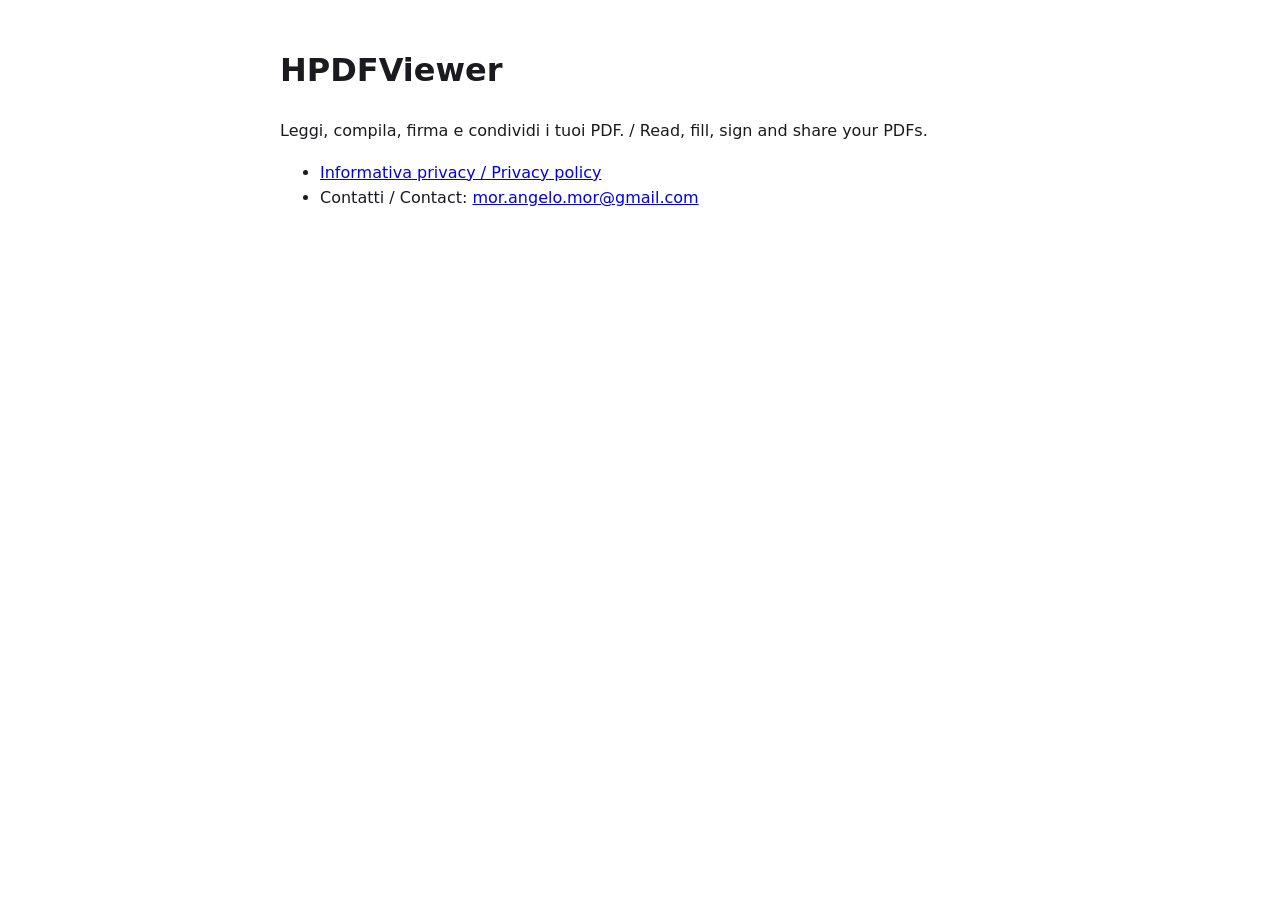
==== index.html @ 76ed1330 "chore: informativa privacy e app-ads.txt di HPDFViewer Co-Authored-By: Claude Opus 5.5 <noreply@anth" ====
<!doctype html>
<html lang="it">
<head>
<meta charset="utf-8">
<meta name="viewport" content="width=device-width, initial-scale=1">
<title>HPDFViewer</title>
<style>
  body { font: 16px/1.6 system-ui, sans-serif; max-width: 720px; margin: 0 auto; padding: 24px 16px; color: #1b1b1f; background: #fff; }
  @media (prefers-color-scheme: dark) { body { color: #e4e1e6; background: #131316; } a { color: #a8c7fa; } }
</style>
</head>
<body>
<h1>HPDFViewer</h1>
<p>Leggi, compila, firma e condividi i tuoi PDF. / Read, fill, sign and share your PDFs.</p>
<ul>
  <li><a href="privacy.html">Informativa privacy / Privacy policy</a></li>
  <li>Contatti / Contact: <a href="mailto:mor.angelo.mor@gmail.com">mor.angelo.mor@gmail.com</a></li>
</ul>
</body>
</html>
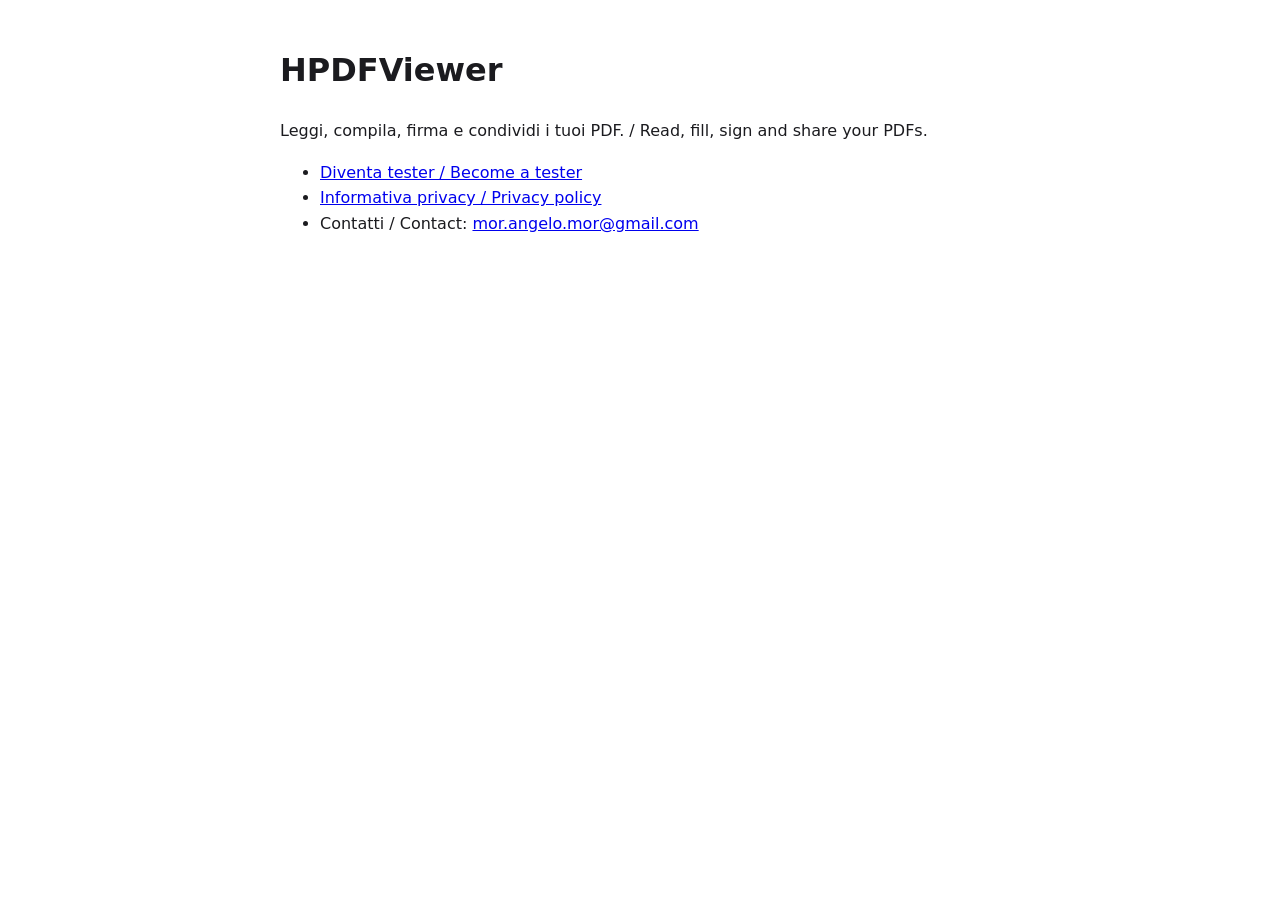
==== commit c35c3888: "feat: pagina Diventa tester Co-Authored-By: Claude Opus 5.5 <noreply@anthropic.com>" ====
--- a/index.html
+++ b/index.html
@@ -13,6 +13,7 @@
 <h1>HPDFViewer</h1>
 <p>Leggi, compila, firma e condividi i tuoi PDF. / Read, fill, sign and share your PDFs.</p>
 <ul>
+  <li><a href="tester.html">Diventa tester / Become a tester</a></li>
   <li><a href="privacy.html">Informativa privacy / Privacy policy</a></li>
   <li>Contatti / Contact: <a href="mailto:mor.angelo.mor@gmail.com">mor.angelo.mor@gmail.com</a></li>
 </ul>
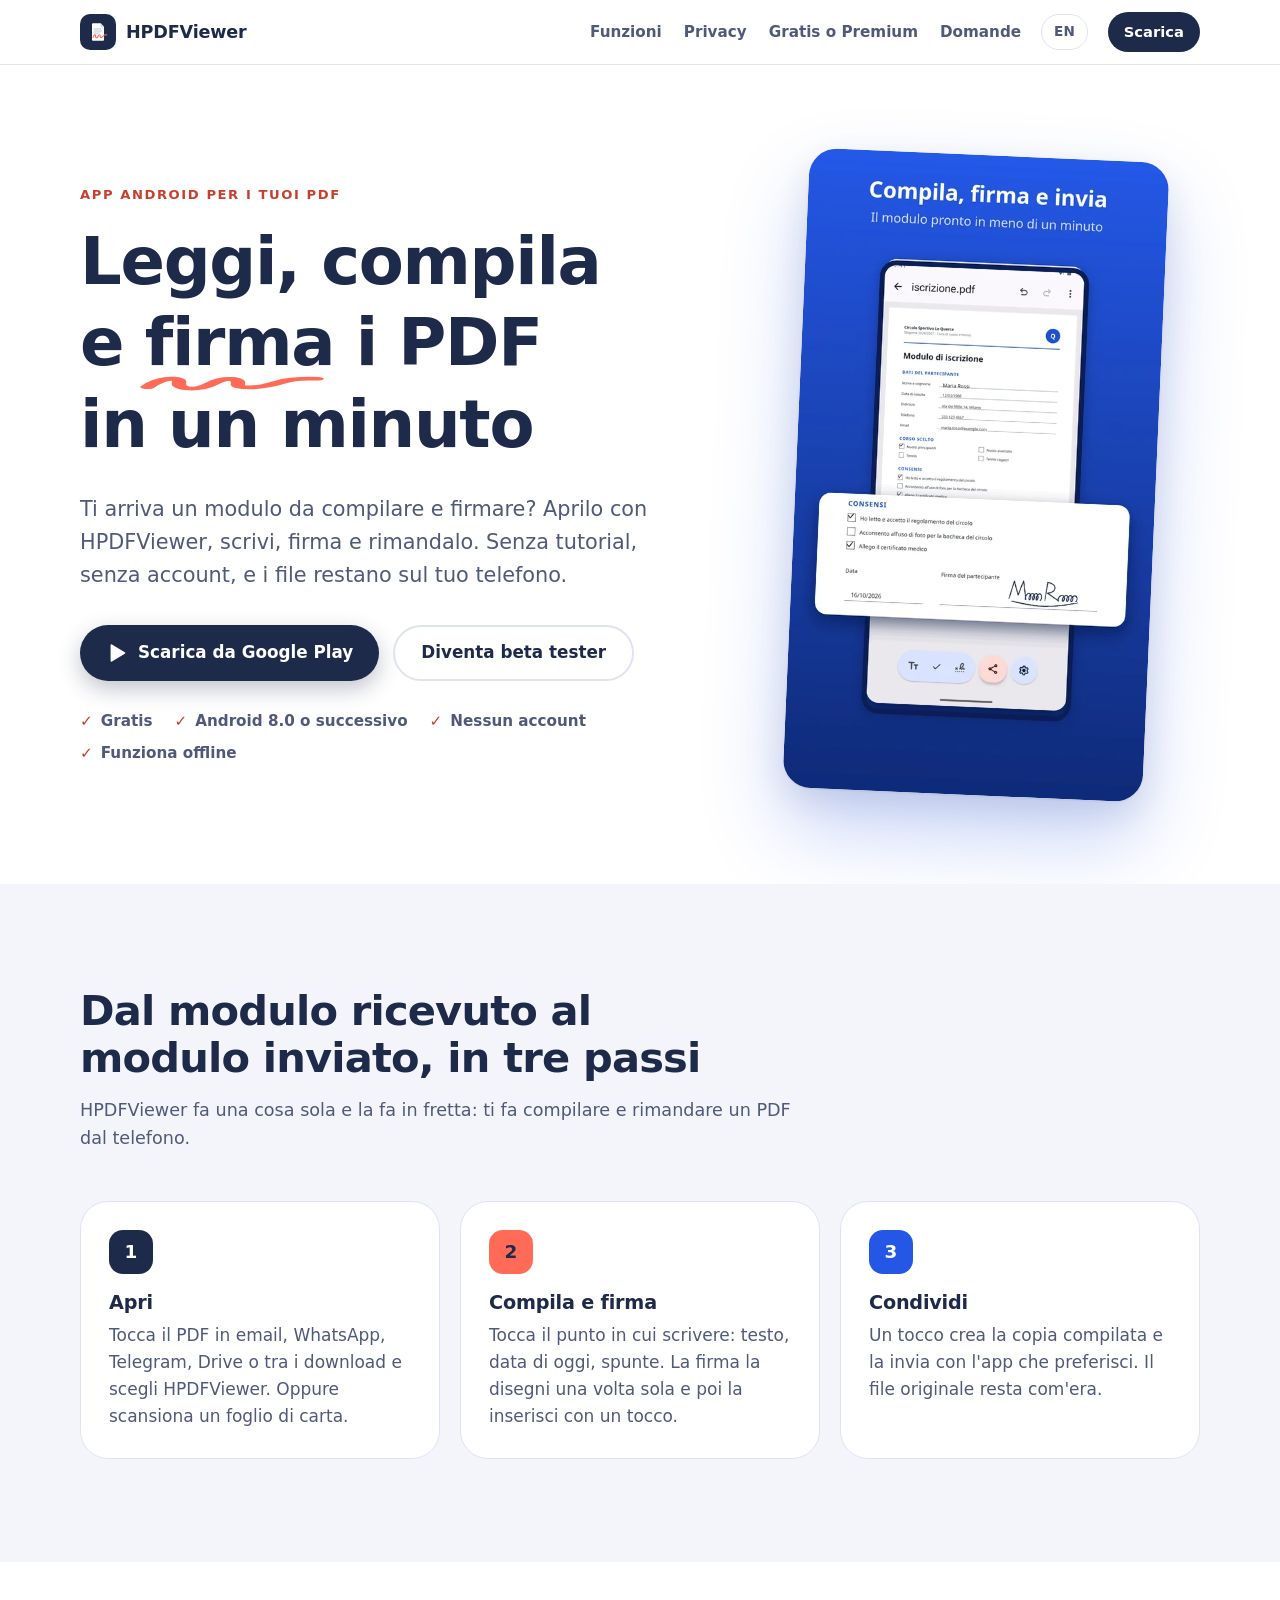
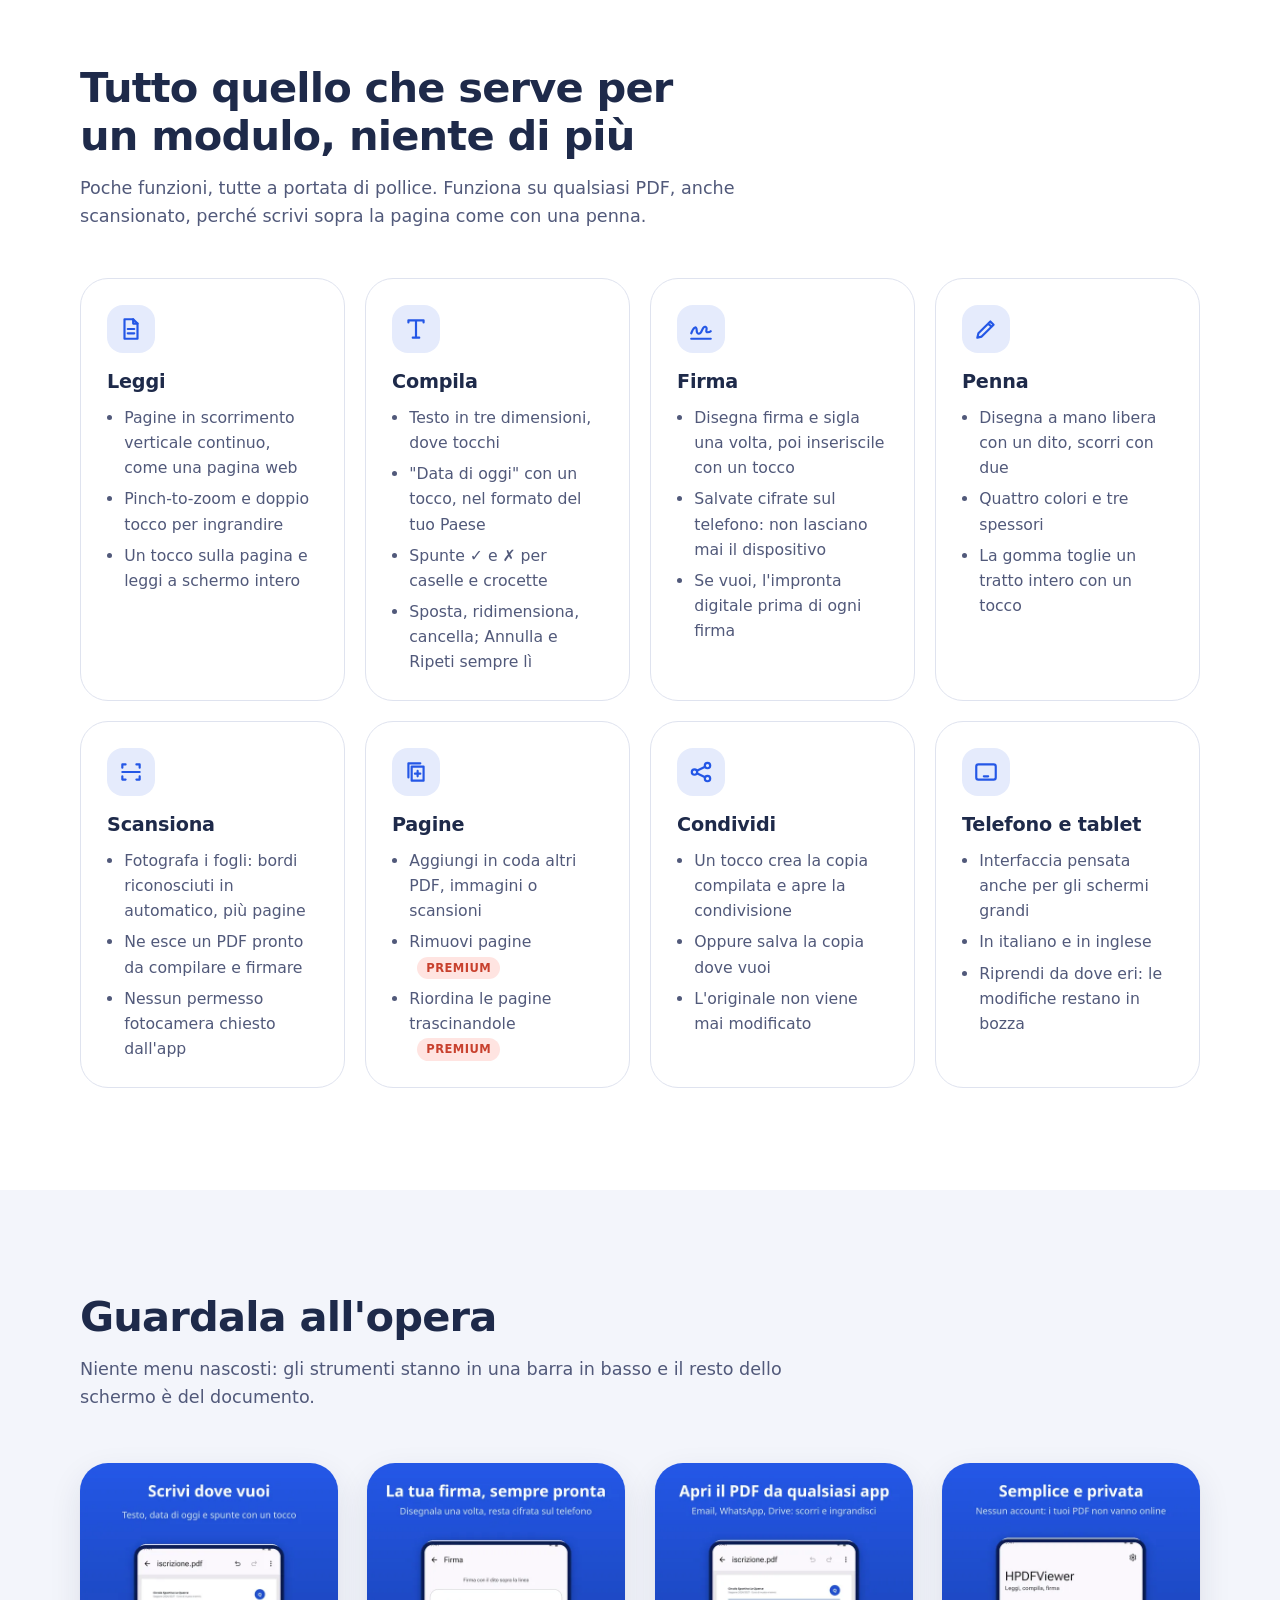
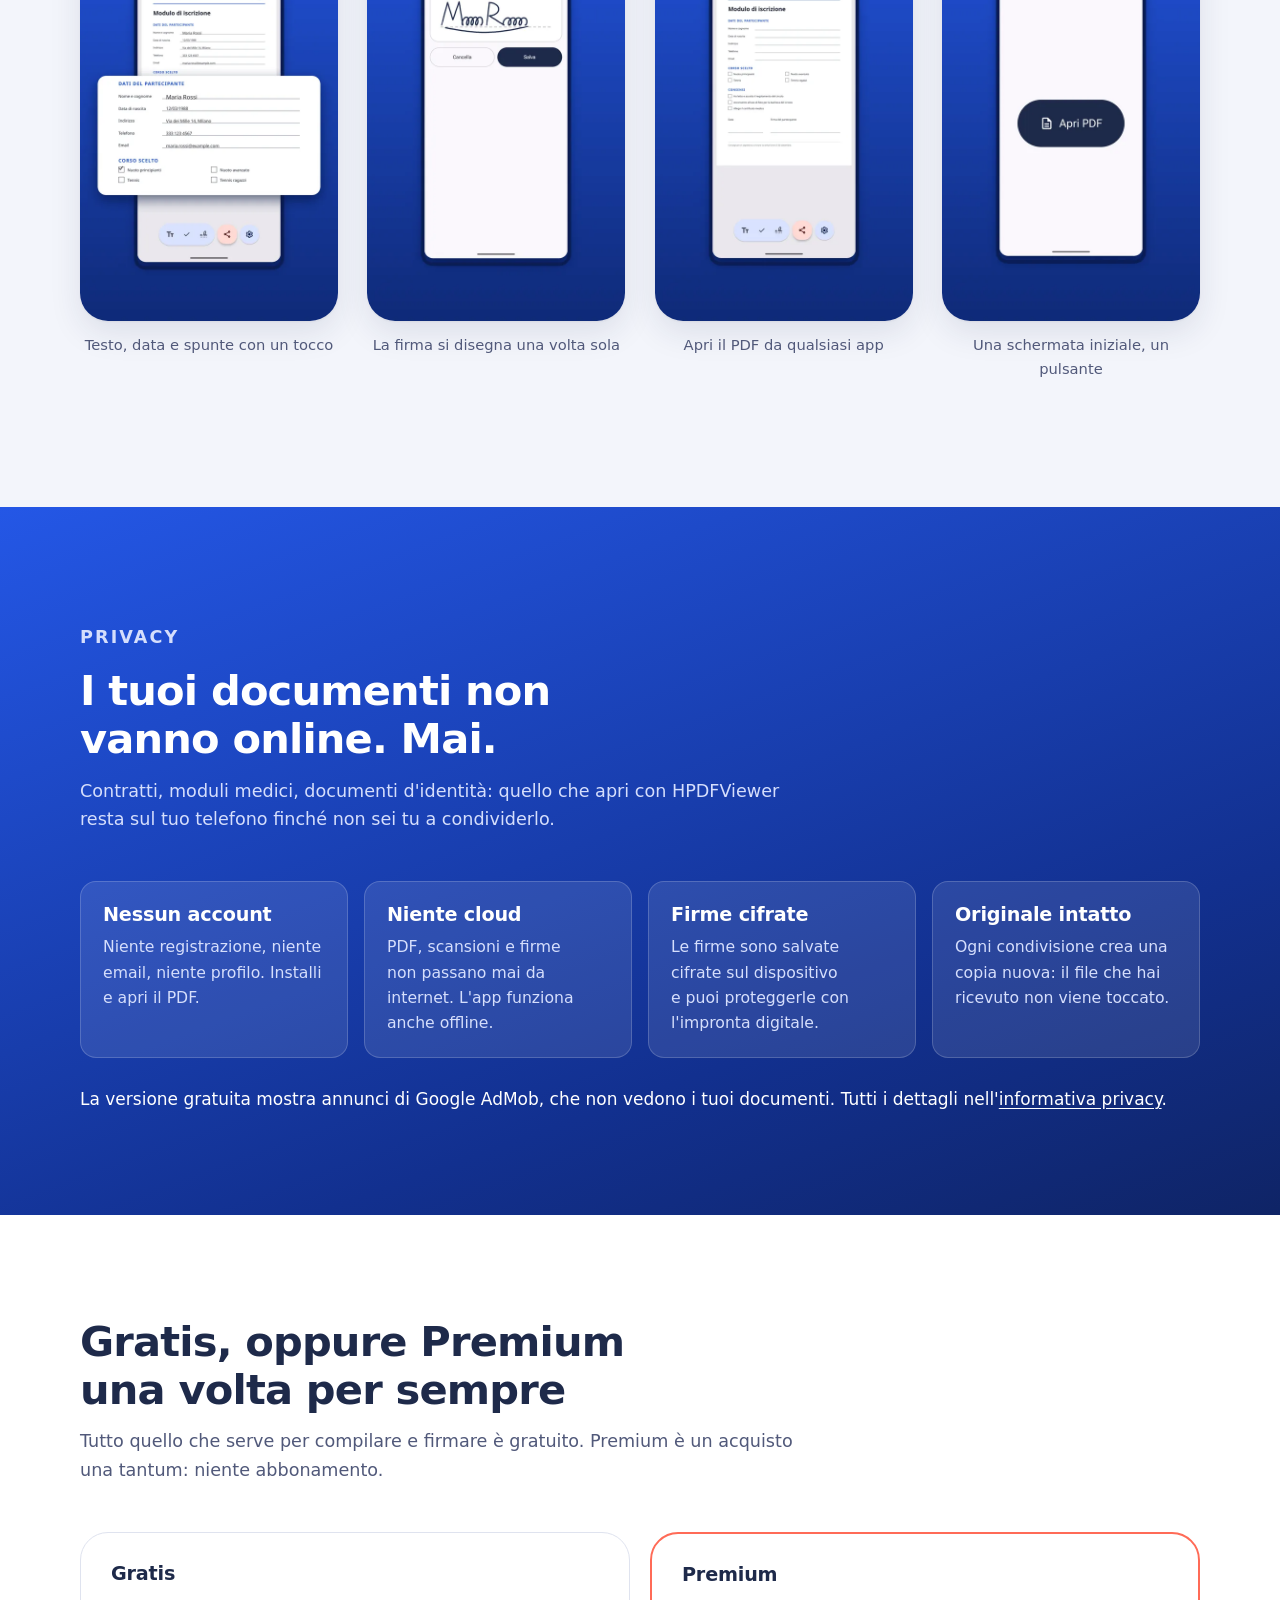
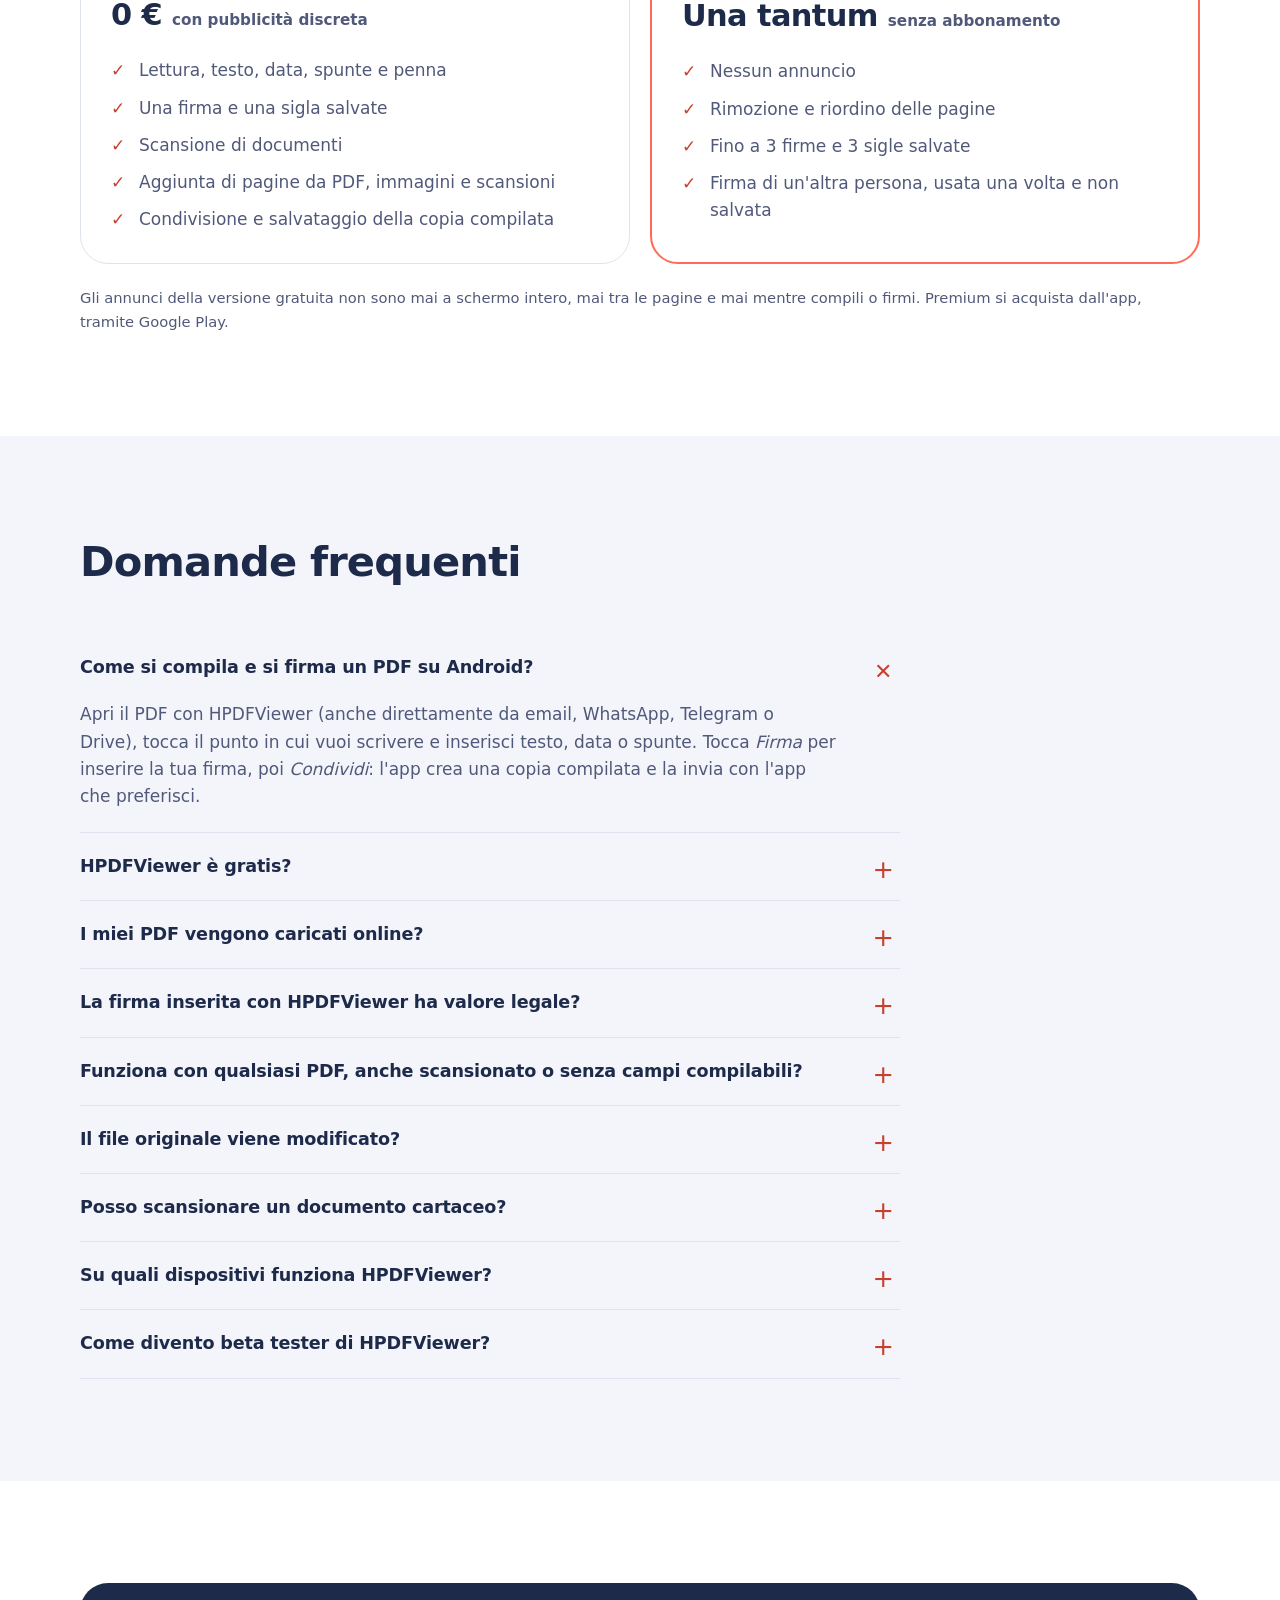
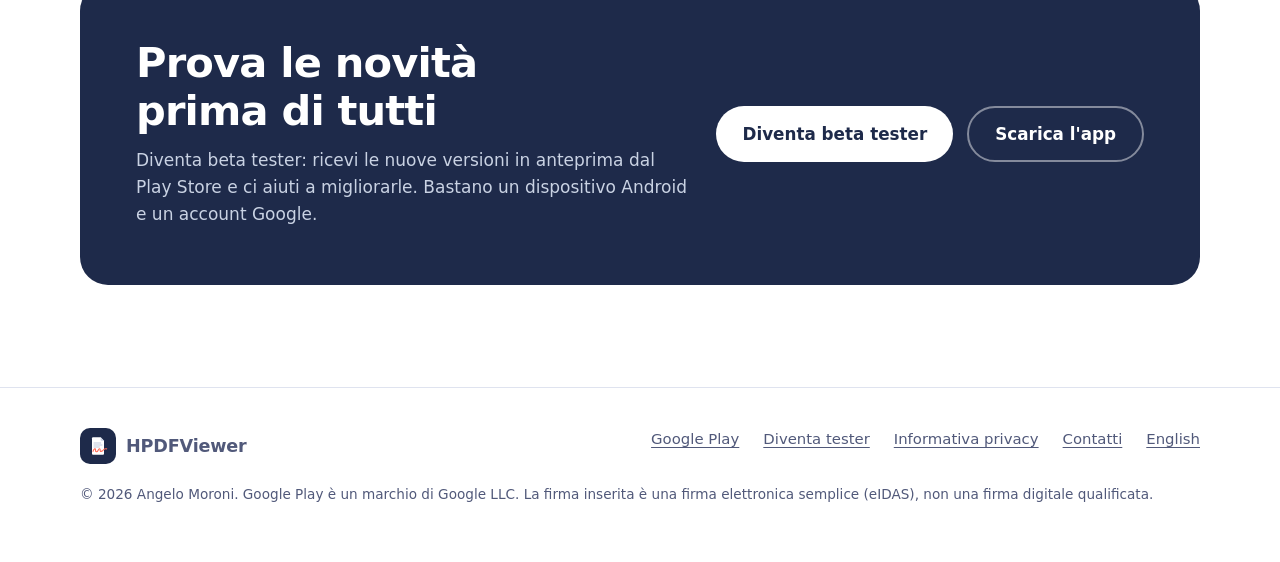
==== commit 460b9d61: "feat: landing page del progetto (it + en) con SEO e GEO Nuova home in italiano e /en/ in inglese: he" ====
--- a/index.html
+++ b/index.html
@@ -3,19 +3,465 @@
 <head>
 <meta charset="utf-8">
 <meta name="viewport" content="width=device-width, initial-scale=1">
-<title>HPDFViewer</title>
-<style>
-  body { font: 16px/1.6 system-ui, sans-serif; max-width: 720px; margin: 0 auto; padding: 24px 16px; color: #1b1b1f; background: #fff; }
-  @media (prefers-color-scheme: dark) { body { color: #e4e1e6; background: #131316; } a { color: #a8c7fa; } }
-</style>
+<title>HPDFViewer — Leggi, compila e firma i PDF su Android</title>
+<meta name="description" content="HPDFViewer è l'app Android per leggere, compilare, firmare e condividere un PDF in meno di un minuto. Gratis, senza account: i tuoi file restano sul telefono.">
+<link rel="canonical" href="https://hpdfviewer.github.io/">
+<link rel="alternate" hreflang="it" href="https://hpdfviewer.github.io/">
+<link rel="alternate" hreflang="en" href="https://hpdfviewer.github.io/en/">
+<link rel="alternate" hreflang="x-default" href="https://hpdfviewer.github.io/">
+<meta name="theme-color" content="#1e2a4a">
+<link rel="icon" href="/favicon.ico" sizes="48x48">
+<link rel="icon" href="/assets/img/icon.svg" type="image/svg+xml">
+<link rel="apple-touch-icon" href="/assets/img/apple-touch-icon.png">
+<link rel="manifest" href="/site.webmanifest">
+<meta property="og:type" content="website">
+<meta property="og:site_name" content="HPDFViewer">
+<meta property="og:locale" content="it_IT">
+<meta property="og:locale:alternate" content="en_US">
+<meta property="og:url" content="https://hpdfviewer.github.io/">
+<meta property="og:title" content="HPDFViewer — Leggi, compila e firma i PDF su Android">
+<meta property="og:description" content="Apri il modulo, scrivi, firma e rimandalo in meno di un minuto. Gratis, senza account: i tuoi file restano sul telefono.">
+<meta property="og:image" content="https://hpdfviewer.github.io/assets/img/og-it.jpg">
+<meta property="og:image:width" content="1200">
+<meta property="og:image:height" content="586">
+<meta property="og:image:alt" content="HPDFViewer: leggi, compila e firma i PDF in un minuto">
+<meta name="twitter:card" content="summary_large_image">
+<link rel="stylesheet" href="/assets/css/site.css">
+<script type="application/ld+json">
+{
+  "@context": "https://schema.org",
+  "@graph": [
+    {
+      "@type": "MobileApplication",
+      "@id": "https://hpdfviewer.github.io/#app",
+      "name": "HPDFViewer",
+      "alternateName": "HPDFViewer - Leggi e firma PDF",
+      "description": "App Android per leggere un PDF in scorrimento verticale continuo, compilarlo con testo, spunte, penna e firma, e condividere la copia compilata. Senza account: PDF e firme restano sul dispositivo.",
+      "url": "https://hpdfviewer.github.io/",
+      "image": "https://hpdfviewer.github.io/assets/img/icon-512.png",
+      "screenshot": [
+        "https://hpdfviewer.github.io/assets/img/shot-it-1-1080.webp",
+        "https://hpdfviewer.github.io/assets/img/shot-it-2-1080.webp",
+        "https://hpdfviewer.github.io/assets/img/shot-it-3-1080.webp"
+      ],
+      "applicationCategory": "ProductivityApplication",
+      "applicationSubCategory": "PDF reader, PDF form filler, PDF signer",
+      "operatingSystem": "Android 8.0+",
+      "inLanguage": ["it", "en"],
+      "isAccessibleForFree": true,
+      "installUrl": "https://play.google.com/store/apps/details?id=com.hooloovoochimico.hpdfviewer",
+      "downloadUrl": "https://play.google.com/store/apps/details?id=com.hooloovoochimico.hpdfviewer",
+      "offers": { "@type": "Offer", "price": "0", "priceCurrency": "EUR" },
+      "featureList": [
+        "Lettura PDF in scorrimento verticale continuo con pinch-to-zoom",
+        "Testo, data di oggi e spunte ✓ ✗ su qualsiasi PDF",
+        "Firma e sigla disegnate una volta, salvate cifrate sul dispositivo",
+        "Penna a mano libera con gomma",
+        "Scansione di documenti cartacei in PDF",
+        "Aggiunta di pagine da altri PDF, immagini o scansioni",
+        "Condivisione di una copia compilata: l'originale non viene modificato",
+        "Nessun account, funziona offline"
+      ],
+      "author": { "@type": "Person", "name": "Angelo Moroni" },
+      "publisher": { "@id": "https://hpdfviewer.github.io/#org" }
+    },
+    {
+      "@type": "Organization",
+      "@id": "https://hpdfviewer.github.io/#org",
+      "name": "HPDFViewer",
+      "url": "https://hpdfviewer.github.io/",
+      "logo": "https://hpdfviewer.github.io/assets/img/icon-512.png"
+    },
+    {
+      "@type": "WebSite",
+      "@id": "https://hpdfviewer.github.io/#site",
+      "name": "HPDFViewer",
+      "url": "https://hpdfviewer.github.io/",
+      "inLanguage": "it",
+      "publisher": { "@id": "https://hpdfviewer.github.io/#org" }
+    },
+    {
+      "@type": "FAQPage",
+      "@id": "https://hpdfviewer.github.io/#faq",
+      "inLanguage": "it",
+      "mainEntity": [
+        {
+          "@type": "Question",
+          "name": "Come si compila e si firma un PDF su Android?",
+          "acceptedAnswer": { "@type": "Answer", "text": "Apri il PDF con HPDFViewer (anche direttamente da email, WhatsApp, Telegram o Drive), tocca il punto in cui vuoi scrivere e inserisci testo, data o spunte. Tocca Firma per inserire la tua firma, poi Condividi: l'app crea una copia compilata e la invia con l'app che preferisci." }
+        },
+        {
+          "@type": "Question",
+          "name": "HPDFViewer è gratis?",
+          "acceptedAnswer": { "@type": "Answer", "text": "Sì. Leggere, compilare, firmare, scansionare e condividere è gratuito, con pubblicità discreta: mai a schermo intero, mai tra le pagine e mai mentre compili o firmi. Premium è un acquisto una tantum, senza abbonamento, che toglie gli annunci e aggiunge alcune funzioni." }
+        },
+        {
+          "@type": "Question",
+          "name": "I miei PDF vengono caricati online?",
+          "acceptedAnswer": { "@type": "Answer", "text": "No. HPDFViewer non ha account e non invia mai PDF, scansioni o firme in rete. Un documento lascia il telefono solo quando sei tu a condividerlo con un'altra app." }
+        },
+        {
+          "@type": "Question",
+          "name": "La firma inserita con HPDFViewer ha valore legale?",
+          "acceptedAnswer": { "@type": "Answer", "text": "È una firma elettronica semplice ai sensi del regolamento eIDAS: l'immagine della tua firma disegnata sul documento. Non è una firma digitale qualificata, quindi non sostituisce la firma digitale quando è espressamente richiesta." }
+        },
+        {
+          "@type": "Question",
+          "name": "Funziona con qualsiasi PDF, anche scansionato o senza campi compilabili?",
+          "acceptedAnswer": { "@type": "Answer", "text": "Sì. HPDFViewer scrive sopra la pagina, come una penna sulla carta, quindi funziona anche con i moduli scansionati e con i PDF senza campi interattivi. Non compila i campi modulo interattivi (AcroForm) come tali: scrivi nel punto che tocchi." }
+        },
+        {
+          "@type": "Question",
+          "name": "Il file originale viene modificato?",
+          "acceptedAnswer": { "@type": "Answer", "text": "No, mai. Quando condividi o salvi, HPDFViewer crea sempre una copia nuova del PDF con quello che hai aggiunto." }
+        },
+        {
+          "@type": "Question",
+          "name": "Posso scansionare un documento cartaceo?",
+          "acceptedAnswer": { "@type": "Answer", "text": "Sì, gratis. Scansiona documento fotografa i fogli, riconosce i bordi e crea un PDF che puoi subito compilare, firmare e condividere. Le pagine sono elaborate sul telefono e l'app non chiede il permesso della fotocamera." }
+        },
+        {
+          "@type": "Question",
+          "name": "Su quali dispositivi funziona HPDFViewer?",
+          "acceptedAnswer": { "@type": "Answer", "text": "Su telefoni e tablet con Android 8.0 o successivo. Si scarica da Google Play." }
+        },
+        {
+          "@type": "Question",
+          "name": "Come divento beta tester di HPDFViewer?",
+          "acceptedAnswer": { "@type": "Answer", "text": "Apri la pagina Diventa tester su hpdfviewer.github.io/tester.html, partecipa al test con il tuo account Google e aggiorna l'app dal Play Store: riceverai le versioni di prova prima di tutti. Puoi lasciare il test in qualsiasi momento." }
+        }
+      ]
+    }
+  ]
+}
+</script>
 </head>
 <body>
-<h1>HPDFViewer</h1>
-<p>Leggi, compila, firma e condividi i tuoi PDF. / Read, fill, sign and share your PDFs.</p>
-<ul>
-  <li><a href="tester.html">Diventa tester / Become a tester</a></li>
-  <li><a href="privacy.html">Informativa privacy / Privacy policy</a></li>
-  <li>Contatti / Contact: <a href="mailto:mor.angelo.mor@gmail.com">mor.angelo.mor@gmail.com</a></li>
-</ul>
+<a class="skip" href="#main">Vai al contenuto</a>
+
+<header class="site-header">
+  <div class="wrap">
+    <a class="brand" href="/" aria-label="HPDFViewer, pagina iniziale">
+      <img src="/assets/img/icon.svg" alt="" width="36" height="36">
+      HPDFViewer
+    </a>
+    <nav class="site-nav" aria-label="Sezioni">
+      <a href="#funzioni">Funzioni</a>
+      <a href="#privacy">Privacy</a>
+      <a href="#premium">Gratis o Premium</a>
+      <a href="#faq">Domande</a>
+    </nav>
+    <a class="lang" href="/en/" hreflang="en" lang="en" aria-label="English version">EN</a>
+    <a class="btn btn-primary btn-small" href="https://play.google.com/store/apps/details?id=com.hooloovoochimico.hpdfviewer&amp;hl=it">Scarica</a>
+  </div>
+</header>
+
+<main id="main">
+
+<section class="hero">
+  <div class="wrap">
+    <div>
+      <p class="eyebrow">App Android per i tuoi PDF</p>
+      <h1>Leggi, compila e <span class="sign">firma<svg viewBox="37 58 45 18" preserveAspectRatio="none" aria-hidden="true"><path pathLength="100" d="M39,70 C42,61 47,60 46.5,66 C46,72 51,74 54.5,66.5 C57.5,60 61,62 60.5,67 C60,72 66,71 70,66 C72.5,63 76,61.5 80,62.5"/></svg></span> i PDF in un minuto</h1>
+      <p class="lead">Ti arriva un modulo da compilare e firmare? Aprilo con HPDFViewer, scrivi, firma e rimandalo. Senza tutorial, senza account, e i file restano sul tuo telefono.</p>
+      <div class="cta">
+        <a class="btn btn-primary" href="https://play.google.com/store/apps/details?id=com.hooloovoochimico.hpdfviewer&amp;hl=it">
+          <svg viewBox="0 0 24 24" aria-hidden="true"><path fill="currentColor" d="M5 3.5v17a1 1 0 0 0 1.5.86l14-8.5a1 1 0 0 0 0-1.72l-14-8.5A1 1 0 0 0 5 3.5Z"/></svg>
+          Scarica da Google Play
+        </a>
+        <a class="btn btn-ghost" href="/tester.html">Diventa beta tester</a>
+      </div>
+      <ul class="facts">
+        <li>Gratis</li>
+        <li>Android 8.0 o successivo</li>
+        <li>Nessun account</li>
+        <li>Funziona offline</li>
+      </ul>
+    </div>
+    <div class="hero-shot">
+      <img src="/assets/img/shot-it-1-540.webp"
+           srcset="/assets/img/shot-it-1-540.webp 540w, /assets/img/shot-it-1-1080.webp 1080w"
+           sizes="(max-width: 860px) 78vw, 360px"
+           width="540" height="960" fetchpriority="high"
+           alt="HPDFViewer con un modulo di iscrizione compilato: caselle spuntate, data e firma inserite, pronto da condividere">
+    </div>
+  </div>
+</section>
+
+<section class="section section-soft" id="come-funziona">
+  <div class="wrap">
+    <div class="section-head">
+      <h2>Dal modulo ricevuto al modulo inviato, in tre passi</h2>
+      <p>HPDFViewer fa una cosa sola e la fa in fretta: ti fa compilare e rimandare un PDF dal telefono.</p>
+    </div>
+    <ol class="steps">
+      <li>
+        <h3>Apri</h3>
+        <p>Tocca il PDF in email, WhatsApp, Telegram, Drive o tra i download e scegli HPDFViewer. Oppure scansiona un foglio di carta.</p>
+      </li>
+      <li>
+        <h3>Compila e firma</h3>
+        <p>Tocca il punto in cui scrivere: testo, data di oggi, spunte. La firma la disegni una volta sola e poi la inserisci con un tocco.</p>
+      </li>
+      <li>
+        <h3>Condividi</h3>
+        <p>Un tocco crea la copia compilata e la invia con l'app che preferisci. Il file originale resta com'era.</p>
+      </li>
+    </ol>
+  </div>
+</section>
+
+<section class="section" id="funzioni">
+  <div class="wrap">
+    <div class="section-head">
+      <h2>Tutto quello che serve per un modulo, niente di più</h2>
+      <p>Poche funzioni, tutte a portata di pollice. Funziona su qualsiasi PDF, anche scansionato, perché scrivi sopra la pagina come con una penna.</p>
+    </div>
+    <div class="features">
+      <article class="feature">
+        <div class="ico"><svg viewBox="0 0 24 24" aria-hidden="true"><path d="M6 3h8l4 4v14H6z"/><path d="M14 3v4h4M9 12h6M9 16h6"/></svg></div>
+        <h3>Leggi</h3>
+        <ul>
+          <li>Pagine in scorrimento verticale continuo, come una pagina web</li>
+          <li>Pinch-to-zoom e doppio tocco per ingrandire</li>
+          <li>Un tocco sulla pagina e leggi a schermo intero</li>
+        </ul>
+      </article>
+      <article class="feature">
+        <div class="ico"><svg viewBox="0 0 24 24" aria-hidden="true"><path d="M5 6V4h14v2M12 4v16M9 20h6"/></svg></div>
+        <h3>Compila</h3>
+        <ul>
+          <li>Testo in tre dimensioni, dove tocchi</li>
+          <li>"Data di oggi" con un tocco, nel formato del tuo Paese</li>
+          <li>Spunte ✓ e ✗ per caselle e crocette</li>
+          <li>Sposta, ridimensiona, cancella; Annulla e Ripeti sempre lì</li>
+        </ul>
+      </article>
+      <article class="feature">
+        <div class="ico"><svg viewBox="0 0 24 24" aria-hidden="true"><path d="M3 16c2-6 5-7 5-3s3 5 5 0 5-3 4 0 3 2 4 1M3 21h18"/></svg></div>
+        <h3>Firma</h3>
+        <ul>
+          <li>Disegna firma e sigla una volta, poi inseriscile con un tocco</li>
+          <li>Salvate cifrate sul telefono: non lasciano mai il dispositivo</li>
+          <li>Se vuoi, l'impronta digitale prima di ogni firma</li>
+        </ul>
+      </article>
+      <article class="feature">
+        <div class="ico"><svg viewBox="0 0 24 24" aria-hidden="true"><path d="M4 20l1-4L16 5l3 3L8 19zM14 7l3 3"/></svg></div>
+        <h3>Penna</h3>
+        <ul>
+          <li>Disegna a mano libera con un dito, scorri con due</li>
+          <li>Quattro colori e tre spessori</li>
+          <li>La gomma toglie un tratto intero con un tocco</li>
+        </ul>
+      </article>
+      <article class="feature">
+        <div class="ico"><svg viewBox="0 0 24 24" aria-hidden="true"><path d="M4 8V5h3M17 5h3v3M20 16v3h-3M7 19H4v-3M4 12h16"/></svg></div>
+        <h3>Scansiona</h3>
+        <ul>
+          <li>Fotografa i fogli: bordi riconosciuti in automatico, più pagine</li>
+          <li>Ne esce un PDF pronto da compilare e firmare</li>
+          <li>Nessun permesso fotocamera chiesto dall'app</li>
+        </ul>
+      </article>
+      <article class="feature">
+        <div class="ico"><svg viewBox="0 0 24 24" aria-hidden="true"><path d="M8 7h11v13H8zM5 17V4h11M13.5 11v5M11 13.5h5"/></svg></div>
+        <h3>Pagine</h3>
+        <ul>
+          <li>Aggiungi in coda altri PDF, immagini o scansioni</li>
+          <li>Rimuovi pagine <span class="tag">Premium</span></li>
+          <li>Riordina le pagine trascinandole <span class="tag">Premium</span></li>
+        </ul>
+      </article>
+      <article class="feature">
+        <div class="ico"><svg viewBox="0 0 24 24" aria-hidden="true"><circle cx="6" cy="12" r="2.5"/><circle cx="18" cy="6" r="2.5"/><circle cx="18" cy="18" r="2.5"/><path d="M8.2 10.9l7.6-3.800M8.2 13.1l7.6 3.800"/></svg></div>
+        <h3>Condividi</h3>
+        <ul>
+          <li>Un tocco crea la copia compilata e apre la condivisione</li>
+          <li>Oppure salva la copia dove vuoi</li>
+          <li>L'originale non viene mai modificato</li>
+        </ul>
+      </article>
+      <article class="feature">
+        <div class="ico"><svg viewBox="0 0 24 24" aria-hidden="true"><rect x="3" y="5" width="18" height="14" rx="2"/><path d="M10 16h4"/></svg></div>
+        <h3>Telefono e tablet</h3>
+        <ul>
+          <li>Interfaccia pensata anche per gli schermi grandi</li>
+          <li>In italiano e in inglese</li>
+          <li>Riprendi da dove eri: le modifiche restano in bozza</li>
+        </ul>
+      </article>
+    </div>
+  </div>
+</section>
+
+<section class="section section-soft" id="schermate">
+  <div class="wrap">
+    <div class="section-head">
+      <h2>Guardala all'opera</h2>
+      <p>Niente menu nascosti: gli strumenti stanno in una barra in basso e il resto dello schermo è del documento.</p>
+    </div>
+    <div class="shots" tabindex="0" role="group" aria-label="Schermate dell'app">
+      <figure>
+        <img loading="lazy" src="/assets/img/shot-it-2-540.webp" srcset="/assets/img/shot-it-2-540.webp 540w, /assets/img/shot-it-2-1080.webp 1080w" sizes="270px" width="540" height="960" alt="Scrivi dove vuoi: nome, data di nascita e indirizzo inseriti sul modulo, casella spuntata">
+        <figcaption>Testo, data e spunte con un tocco</figcaption>
+      </figure>
+      <figure>
+        <img loading="lazy" src="/assets/img/shot-it-3-540.webp" srcset="/assets/img/shot-it-3-540.webp 540w, /assets/img/shot-it-3-1080.webp 1080w" sizes="270px" width="540" height="960" alt="Schermata Firma: la firma disegnata con il dito, con i pulsanti Cancella e Salva">
+        <figcaption>La firma si disegna una volta sola</figcaption>
+      </figure>
+      <figure>
+        <img loading="lazy" src="/assets/img/shot-it-4-540.webp" srcset="/assets/img/shot-it-4-540.webp 540w, /assets/img/shot-it-4-1080.webp 1080w" sizes="270px" width="540" height="960" alt="Un modulo PDF aperto in lettura, con la barra degli strumenti in basso">
+        <figcaption>Apri il PDF da qualsiasi app</figcaption>
+      </figure>
+      <figure>
+        <img loading="lazy" src="/assets/img/shot-it-5-540.webp" srcset="/assets/img/shot-it-5-540.webp 540w, /assets/img/shot-it-5-1080.webp 1080w" sizes="270px" width="540" height="960" alt="Schermata iniziale di HPDFViewer con il pulsante Apri PDF">
+        <figcaption>Una schermata iniziale, un pulsante</figcaption>
+      </figure>
+    </div>
+  </div>
+</section>
+
+<section class="section band" id="privacy">
+  <div class="wrap">
+    <div class="section-head">
+      <p class="eyebrow">Privacy</p>
+      <h2>I tuoi documenti non vanno online. Mai.</h2>
+      <p>Contratti, moduli medici, documenti d'identità: quello che apri con HPDFViewer resta sul tuo telefono finché non sei tu a condividerlo.</p>
+    </div>
+    <div class="pillars">
+      <div>
+        <h3>Nessun account</h3>
+        <p>Niente registrazione, niente email, niente profilo. Installi e apri il PDF.</p>
+      </div>
+      <div>
+        <h3>Niente cloud</h3>
+        <p>PDF, scansioni e firme non passano mai da internet. L'app funziona anche offline.</p>
+      </div>
+      <div>
+        <h3>Firme cifrate</h3>
+        <p>Le firme sono salvate cifrate sul dispositivo e puoi proteggerle con l'impronta digitale.</p>
+      </div>
+      <div>
+        <h3>Originale intatto</h3>
+        <p>Ogni condivisione crea una copia nuova: il file che hai ricevuto non viene toccato.</p>
+      </div>
+    </div>
+    <p class="more">La versione gratuita mostra annunci di Google AdMob, che non vedono i tuoi documenti. Tutti i dettagli nell'<a href="/privacy.html">informativa privacy</a>.</p>
+  </div>
+</section>
+
+<section class="section" id="premium">
+  <div class="wrap">
+    <div class="section-head">
+      <h2>Gratis, oppure Premium una volta per sempre</h2>
+      <p>Tutto quello che serve per compilare e firmare è gratuito. Premium è un acquisto una tantum: niente abbonamento.</p>
+    </div>
+    <div class="plans">
+      <div class="plan">
+        <h3>Gratis</h3>
+        <p class="price">0 € <small>con pubblicità discreta</small></p>
+        <ul>
+          <li>Lettura, testo, data, spunte e penna</li>
+          <li>Una firma e una sigla salvate</li>
+          <li>Scansione di documenti</li>
+          <li>Aggiunta di pagine da PDF, immagini e scansioni</li>
+          <li>Condivisione e salvataggio della copia compilata</li>
+        </ul>
+      </div>
+      <div class="plan plan-premium">
+        <h3>Premium</h3>
+        <p class="price">Una tantum <small>senza abbonamento</small></p>
+        <ul>
+          <li>Nessun annuncio</li>
+          <li>Rimozione e riordino delle pagine</li>
+          <li>Fino a 3 firme e 3 sigle salvate</li>
+          <li>Firma di un'altra persona, usata una volta e non salvata</li>
+        </ul>
+      </div>
+    </div>
+    <p class="note">Gli annunci della versione gratuita non sono mai a schermo intero, mai tra le pagine e mai mentre compili o firmi. Premium si acquista dall'app, tramite Google Play.</p>
+  </div>
+</section>
+
+<section class="section section-soft" id="faq">
+  <div class="wrap">
+    <div class="section-head">
+      <h2>Domande frequenti</h2>
+    </div>
+    <div class="faq">
+      <details open>
+        <summary><h3>Come si compila e si firma un PDF su Android?</h3></summary>
+        <p>Apri il PDF con HPDFViewer (anche direttamente da email, WhatsApp, Telegram o Drive), tocca il punto in cui vuoi scrivere e inserisci testo, data o spunte. Tocca <em>Firma</em> per inserire la tua firma, poi <em>Condividi</em>: l'app crea una copia compilata e la invia con l'app che preferisci.</p>
+      </details>
+      <details>
+        <summary><h3>HPDFViewer è gratis?</h3></summary>
+        <p>Sì. Leggere, compilare, firmare, scansionare e condividere è gratuito, con pubblicità discreta: mai a schermo intero, mai tra le pagine e mai mentre compili o firmi. Premium è un acquisto una tantum, senza abbonamento, che toglie gli annunci e aggiunge alcune funzioni.</p>
+      </details>
+      <details>
+        <summary><h3>I miei PDF vengono caricati online?</h3></summary>
+        <p>No. HPDFViewer non ha account e non invia mai PDF, scansioni o firme in rete. Un documento lascia il telefono solo quando sei tu a condividerlo con un'altra app. Vedi l'<a href="/privacy.html">informativa privacy</a>.</p>
+      </details>
+      <details>
+        <summary><h3>La firma inserita con HPDFViewer ha valore legale?</h3></summary>
+        <p>È una firma elettronica semplice ai sensi del regolamento eIDAS: l'immagine della tua firma disegnata sul documento. Non è una firma digitale qualificata, quindi non sostituisce la firma digitale quando è espressamente richiesta.</p>
+      </details>
+      <details>
+        <summary><h3>Funziona con qualsiasi PDF, anche scansionato o senza campi compilabili?</h3></summary>
+        <p>Sì. HPDFViewer scrive sopra la pagina, come una penna sulla carta, quindi funziona anche con i moduli scansionati e con i PDF senza campi interattivi. Non compila i campi modulo interattivi (AcroForm) come tali: scrivi nel punto che tocchi.</p>
+      </details>
+      <details>
+        <summary><h3>Il file originale viene modificato?</h3></summary>
+        <p>No, mai. Quando condividi o salvi, HPDFViewer crea sempre una copia nuova del PDF con quello che hai aggiunto.</p>
+      </details>
+      <details>
+        <summary><h3>Posso scansionare un documento cartaceo?</h3></summary>
+        <p>Sì, gratis. <em>Scansiona documento</em> fotografa i fogli, riconosce i bordi e crea un PDF che puoi subito compilare, firmare e condividere. Le pagine sono elaborate sul telefono e l'app non chiede il permesso della fotocamera.</p>
+      </details>
+      <details>
+        <summary><h3>Su quali dispositivi funziona HPDFViewer?</h3></summary>
+        <p>Su telefoni e tablet con Android 8.0 o successivo. Si scarica da <a href="https://play.google.com/store/apps/details?id=com.hooloovoochimico.hpdfviewer&amp;hl=it">Google Play</a>.</p>
+      </details>
+      <details>
+        <summary><h3>Come divento beta tester di HPDFViewer?</h3></summary>
+        <p>Apri la pagina <a href="/tester.html">Diventa tester</a>, partecipa al test con il tuo account Google e aggiorna l'app dal Play Store: riceverai le versioni di prova prima di tutti. Puoi lasciare il test in qualsiasi momento.</p>
+      </details>
+    </div>
+  </div>
+</section>
+
+<section class="section" id="tester">
+  <div class="wrap">
+    <div class="tester">
+      <div>
+        <h2>Prova le novità prima di tutti</h2>
+        <p>Diventa beta tester: ricevi le nuove versioni in anteprima dal Play Store e ci aiuti a migliorarle. Bastano un dispositivo Android e un account Google.</p>
+      </div>
+      <div class="cta">
+        <a class="btn btn-light" href="/tester.html">Diventa beta tester</a>
+        <a class="btn btn-outline-light" href="https://play.google.com/store/apps/details?id=com.hooloovoochimico.hpdfviewer&amp;hl=it">Scarica l'app</a>
+      </div>
+    </div>
+  </div>
+</section>
+
+</main>
+
+<footer class="site-footer">
+  <div class="wrap">
+    <a class="brand" href="/">
+      <img src="/assets/img/icon.svg" alt="" width="36" height="36">
+      HPDFViewer
+    </a>
+    <ul>
+      <li><a href="https://play.google.com/store/apps/details?id=com.hooloovoochimico.hpdfviewer&amp;hl=it">Google Play</a></li>
+      <li><a href="/tester.html">Diventa tester</a></li>
+      <li><a href="/privacy.html">Informativa privacy</a></li>
+      <li><a href="mailto:mor.angelo.mor@gmail.com">Contatti</a></li>
+      <li><a href="/en/" hreflang="en" lang="en">English</a></li>
+    </ul>
+    <p class="legal">© 2026 Angelo Moroni. Google Play è un marchio di Google LLC. La firma inserita è una firma elettronica semplice (eIDAS), non una firma digitale qualificata.</p>
+  </div>
+</footer>
 </body>
 </html>
--- a/assets/css/site.css
+++ b/assets/css/site.css
@@ -0,0 +1,217 @@
+/* HPDFViewer landing — palette dall'icona dell'app: blu penna, corallo, blu brand. */
+:root {
+  --ink: #1e2a4a;
+  --coral: #ff6b57;
+  --coral-text: #c8402d;
+  --blue: #2457e6;
+  --blue-deep: #12308f;
+  --bg: #ffffff;
+  --bg-soft: #f3f5fb;
+  --surface: #ffffff;
+  --text: #1e2a4a;
+  --text-soft: #51597a;
+  --line: #dfe3ef;
+  --link: #2457e6;
+  --radius: 28px;
+  --radius-s: 16px;
+  --wrap: 1120px;
+  --shadow: 0 1px 2px rgb(30 42 74 / 0.06), 0 12px 32px rgb(30 42 74 / 0.1);
+  color-scheme: light dark;
+}
+
+@media (prefers-color-scheme: dark) {
+  :root {
+    --bg: #10131c;
+    --bg-soft: #171b27;
+    --surface: #1c2130;
+    --text: #e6e9f4;
+    --text-soft: #a9b1cc;
+    --line: #2b3247;
+    --link: #a8c0ff;
+    --coral-text: #ff8f7f;
+    --shadow: 0 1px 2px rgb(0 0 0 / 0.3), 0 12px 32px rgb(0 0 0 / 0.35);
+  }
+}
+
+*, *::before, *::after { box-sizing: border-box; }
+
+html { scroll-behavior: smooth; -webkit-text-size-adjust: 100%; }
+
+body {
+  margin: 0;
+  font: 17px/1.6 system-ui, -apple-system, "Segoe UI", Roboto, "Noto Sans", sans-serif;
+  color: var(--text);
+  background: var(--bg);
+}
+
+img, svg { max-width: 100%; height: auto; display: block; }
+
+a { color: var(--link); text-underline-offset: 0.18em; }
+
+h1, h2, h3 { line-height: 1.15; margin: 0; letter-spacing: -0.02em; text-wrap: balance; }
+h1 { font-size: clamp(2.3rem, 5.2vw + 0.6rem, 4.1rem); font-weight: 800; }
+h2 { font-size: clamp(1.7rem, 2.4vw + 0.9rem, 2.6rem); font-weight: 750; }
+h3 { font-size: 1.2rem; font-weight: 700; letter-spacing: -0.01em; }
+p { margin: 0; text-wrap: pretty; }
+
+.wrap { width: min(100% - 40px, var(--wrap)); margin-inline: auto; }
+
+.skip {
+  position: absolute; left: 16px; top: -100px; z-index: 20;
+  background: var(--ink); color: #fff; padding: 10px 16px; border-radius: 12px;
+}
+.skip:focus { top: 12px; }
+
+:focus-visible { outline: 3px solid var(--coral); outline-offset: 3px; border-radius: 6px; }
+
+/* ---------- Header ---------- */
+.site-header {
+  position: sticky; top: 0; z-index: 10;
+  background: color-mix(in srgb, var(--bg) 88%, transparent);
+  backdrop-filter: saturate(1.4) blur(12px);
+  border-bottom: 1px solid var(--line);
+}
+.site-header .wrap { display: flex; align-items: center; gap: 20px; min-height: 64px; }
+.brand { display: flex; align-items: center; gap: 10px; font-weight: 800; font-size: 1.1rem; color: var(--text); text-decoration: none; letter-spacing: -0.01em; }
+.brand img { width: 36px; height: 36px; border-radius: 10px; }
+.site-nav { display: flex; gap: 22px; margin-left: auto; }
+.site-nav a { color: var(--text-soft); text-decoration: none; font-weight: 600; font-size: 0.95rem; }
+.site-nav a:hover { color: var(--text); }
+.lang { font-weight: 700; font-size: 0.85rem; text-decoration: none; color: var(--text-soft); border: 1px solid var(--line); border-radius: 999px; padding: 6px 12px; }
+.lang:hover { color: var(--text); border-color: var(--text-soft); }
+@media (max-width: 760px) {
+  .site-nav { display: none; }
+  .lang { margin-left: auto; }
+}
+
+/* ---------- Buttons ---------- */
+.btn {
+  display: inline-flex; align-items: center; gap: 10px;
+  min-height: 56px; padding: 12px 26px; border-radius: 999px;
+  font-weight: 700; font-size: 1.05rem; text-decoration: none;
+  transition: transform 0.15s ease, box-shadow 0.15s ease, background-color 0.15s ease;
+}
+.btn:hover { transform: translateY(-2px); }
+.btn-primary { background: var(--ink); color: #fff; box-shadow: 0 8px 22px rgb(30 42 74 / 0.28); }
+.btn-primary svg { width: 22px; height: 22px; flex: none; }
+.btn-ghost { color: var(--text); border: 2px solid var(--line); }
+.btn-ghost:hover { border-color: var(--text-soft); }
+.btn-small { min-height: 40px; padding: 6px 16px; font-size: 0.92rem; box-shadow: none; }
+.btn-light { background: #fff; color: var(--ink); }
+.btn-outline-light { color: #fff; border: 2px solid rgb(255 255 255 / 0.45); }
+.btn-outline-light:hover { border-color: #fff; }
+@media (prefers-color-scheme: dark) {
+  .btn-primary { background: #fff; color: var(--ink); box-shadow: none; }
+}
+@media (max-width: 520px) { .site-header .btn-small { display: none; } }
+
+/* ---------- Hero ---------- */
+.hero { padding: clamp(40px, 7vw, 96px) 0 clamp(48px, 7vw, 96px); overflow: hidden; }
+.hero .wrap { display: grid; grid-template-columns: 1.15fr 0.85fr; gap: clamp(32px, 5vw, 72px); align-items: center; }
+.eyebrow { font-size: 0.82rem; font-weight: 800; letter-spacing: 0.12em; text-transform: uppercase; color: var(--coral-text); margin-bottom: 16px; }
+.hero h1 .sign { position: relative; white-space: nowrap; }
+.hero h1 { line-height: 1.24; }
+.hero h1 .sign svg { position: absolute; left: -3%; bottom: -0.2em; width: 106%; height: 0.3em; overflow: visible; }
+.hero h1 .sign path { fill: none; stroke: var(--coral); stroke-width: 3.4; stroke-linecap: round; stroke-linejoin: round; stroke-dasharray: 100; stroke-dashoffset: 100; animation: draw 1.1s 0.35s ease-out forwards; }
+@keyframes draw { to { stroke-dashoffset: 0; } }
+.lead { font-size: clamp(1.1rem, 0.6vw + 1rem, 1.3rem); color: var(--text-soft); margin-top: 28px; max-width: 34em; }
+.cta { display: flex; flex-wrap: wrap; gap: 14px; margin-top: 32px; }
+.facts { display: flex; flex-wrap: wrap; gap: 8px 22px; list-style: none; padding: 0; margin: 28px 0 0; color: var(--text-soft); font-size: 0.95rem; font-weight: 600; }
+.facts li::before { content: "✓"; color: var(--coral-text); font-weight: 800; margin-right: 8px; }
+.hero-shot { justify-self: center; position: relative; }
+.hero-shot img { width: min(360px, 78vw); border-radius: var(--radius); box-shadow: var(--shadow), 0 40px 80px rgb(36 87 230 / 0.25); transform: rotate(2.5deg); }
+@media (max-width: 860px) {
+  .hero .wrap { grid-template-columns: 1fr; }
+  .hero-shot img { transform: none; }
+}
+
+/* ---------- Sections ---------- */
+.section { padding: clamp(56px, 8vw, 104px) 0; }
+.section-soft { background: var(--bg-soft); }
+.section-head { max-width: 42em; margin-bottom: clamp(28px, 4vw, 48px); }
+.section-head p { color: var(--text-soft); font-size: 1.1rem; margin-top: 14px; }
+
+/* Steps */
+.steps { list-style: none; padding: 0; margin: 0; display: grid; grid-template-columns: repeat(3, 1fr); gap: 20px; counter-reset: step; }
+.steps li { counter-increment: step; background: var(--surface); border: 1px solid var(--line); border-radius: var(--radius); padding: 28px; }
+.steps li::before {
+  content: counter(step); display: grid; place-items: center;
+  width: 44px; height: 44px; border-radius: 14px; margin-bottom: 18px;
+  background: var(--ink); color: #fff; font-weight: 800; font-size: 1.15rem;
+}
+.steps li:nth-child(2)::before { background: var(--coral); color: var(--ink); }
+.steps li:nth-child(3)::before { background: var(--blue); }
+.steps p { color: var(--text-soft); margin-top: 8px; }
+@media (max-width: 860px) { .steps { grid-template-columns: 1fr; } }
+
+/* Features */
+.features { display: grid; grid-template-columns: repeat(auto-fit, minmax(250px, 1fr)); gap: 20px; }
+.feature { background: var(--surface); border: 1px solid var(--line); border-radius: var(--radius); padding: 26px; }
+.feature .ico { width: 48px; height: 48px; border-radius: 16px; display: grid; place-items: center; background: color-mix(in srgb, var(--blue) 12%, var(--surface)); color: var(--link); margin-bottom: 18px; }
+.feature .ico svg { width: 26px; height: 26px; fill: none; stroke: currentColor; stroke-width: 2; stroke-linecap: round; stroke-linejoin: round; }
+.feature ul { margin: 12px 0 0; padding-left: 1.1em; color: var(--text-soft); font-size: 0.98rem; }
+.feature li + li { margin-top: 6px; }
+.tag { display: inline-block; margin-left: 8px; padding: 2px 9px; border-radius: 999px; background: color-mix(in srgb, var(--coral) 18%, var(--surface)); color: var(--coral-text); font-size: 0.72rem; font-weight: 800; letter-spacing: 0.04em; text-transform: uppercase; vertical-align: middle; white-space: nowrap; }
+
+/* Screenshots */
+.shots { display: flex; gap: 20px; overflow-x: auto; scroll-snap-type: x mandatory; padding: 4px 20px 24px; margin-inline: -20px; scrollbar-width: thin; }
+.shots figure { margin: 0; flex: 0 0 min(270px, 70vw); scroll-snap-align: center; }
+.shots img { border-radius: var(--radius); box-shadow: var(--shadow); }
+.shots figcaption { margin-top: 12px; font-size: 0.92rem; color: var(--text-soft); text-align: center; }
+@media (min-width: 1180px) { .shots { overflow: visible; justify-content: space-between; } .shots figure { flex-basis: 258px; } }
+
+/* Privacy band */
+.band { background: linear-gradient(160deg, var(--blue) 0%, var(--blue-deep) 70%, #0f2466 100%); color: #fff; }
+.band h2, .band h3 { color: #fff; }
+.band .section-head p { color: #d5defc; }
+.band .eyebrow { color: #ffb4a8; }
+.pillars { display: grid; grid-template-columns: repeat(auto-fit, minmax(230px, 1fr)); gap: 16px; }
+.pillars div { background: rgb(255 255 255 / 0.1); border: 1px solid rgb(255 255 255 / 0.18); border-radius: var(--radius-s); padding: 22px; }
+.pillars p { color: #d5defc; margin-top: 8px; font-size: 0.98rem; }
+.band a { color: #fff; }
+.band .more { margin-top: 28px; }
+
+/* Pricing */
+.plans { display: grid; grid-template-columns: repeat(2, 1fr); gap: 20px; }
+.plan { background: var(--surface); border: 1px solid var(--line); border-radius: var(--radius); padding: 30px; }
+.plan-premium { border: 2px solid var(--coral); }
+.plan .price { font-size: 1.9rem; font-weight: 800; letter-spacing: -0.02em; margin-top: 6px; }
+.plan .price small { font-size: 0.95rem; font-weight: 600; color: var(--text-soft); letter-spacing: 0; }
+.plan ul { list-style: none; padding: 0; margin: 18px 0 0; color: var(--text-soft); }
+.plan li { padding-left: 28px; position: relative; }
+.plan li + li { margin-top: 10px; }
+.plan li::before { content: "✓"; position: absolute; left: 0; color: var(--coral-text); font-weight: 800; }
+.note { color: var(--text-soft); font-size: 0.92rem; margin-top: 22px; }
+@media (max-width: 760px) { .plans { grid-template-columns: 1fr; } }
+
+/* FAQ */
+.faq { max-width: 820px; }
+.faq details { border-bottom: 1px solid var(--line); }
+.faq summary { cursor: pointer; list-style: none; padding: 20px 40px 20px 0; position: relative; }
+.faq summary::-webkit-details-marker { display: none; }
+.faq summary h3 { display: inline; font-size: 1.1rem; }
+.faq summary::after { content: "+"; position: absolute; right: 6px; top: 16px; font-size: 1.6rem; font-weight: 400; color: var(--coral-text); transition: transform 0.2s ease; }
+.faq details[open] summary::after { transform: rotate(45deg); }
+.faq details p { color: var(--text-soft); padding: 0 40px 22px 0; }
+
+/* Tester CTA */
+.tester { background: var(--ink); color: #fff; border-radius: var(--radius); padding: clamp(32px, 5vw, 56px); display: grid; grid-template-columns: 1fr auto; gap: 28px; align-items: center; }
+.tester h2 { color: #fff; }
+.tester p { color: #c9d2e3; margin-top: 12px; max-width: 36em; }
+.tester .cta { margin-top: 0; }
+@media (max-width: 860px) { .tester { grid-template-columns: 1fr; } }
+
+/* Footer */
+.site-footer { border-top: 1px solid var(--line); padding: 40px 0 56px; color: var(--text-soft); font-size: 0.93rem; }
+.site-footer .wrap { display: flex; flex-wrap: wrap; gap: 20px 40px; justify-content: space-between; align-items: flex-start; }
+.site-footer ul { list-style: none; padding: 0; margin: 0; display: flex; flex-wrap: wrap; gap: 8px 24px; }
+.site-footer a { color: var(--text-soft); }
+.site-footer a:hover { color: var(--text); }
+.legal { flex-basis: 100%; font-size: 0.85rem; }
+
+@media (prefers-reduced-motion: reduce) {
+  html { scroll-behavior: auto; }
+  .hero h1 .sign path { animation: none; stroke-dashoffset: 0; }
+  .btn { transition: none; }
+  .btn:hover { transform: none; }
+}
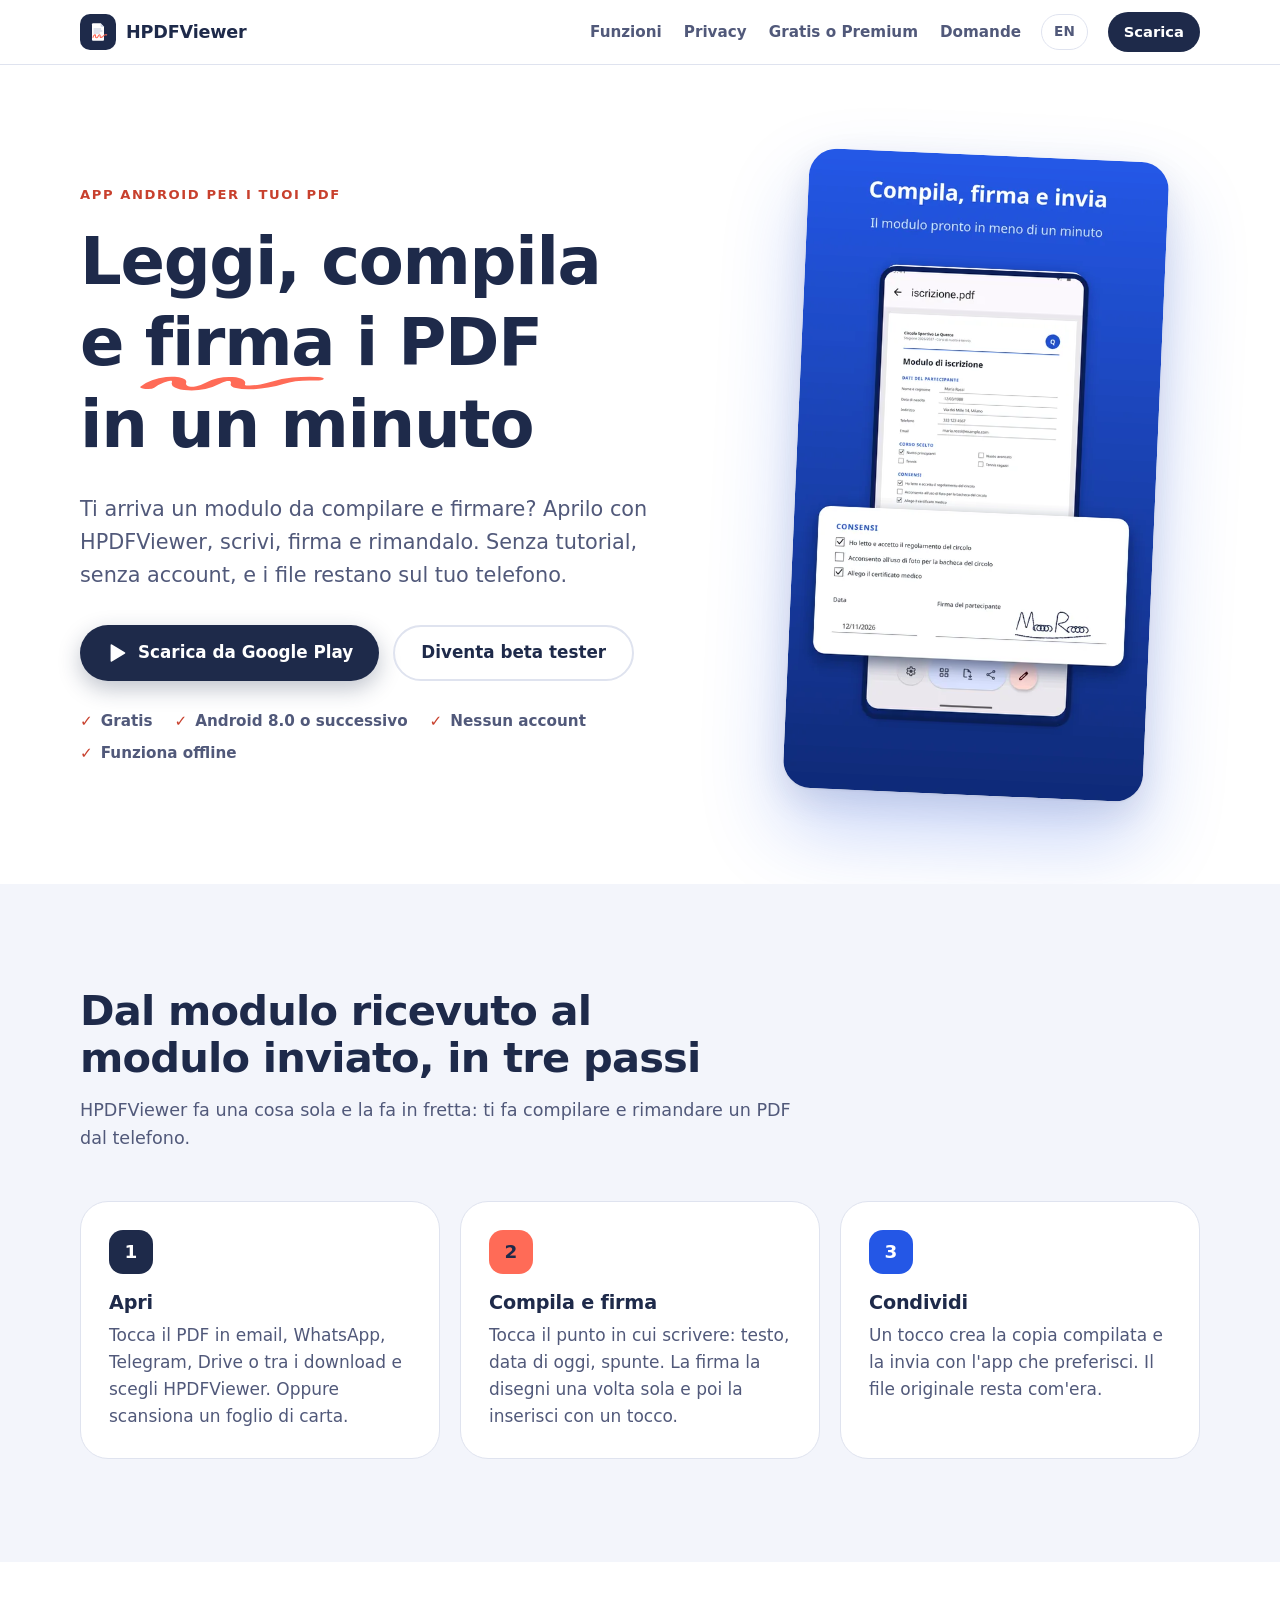
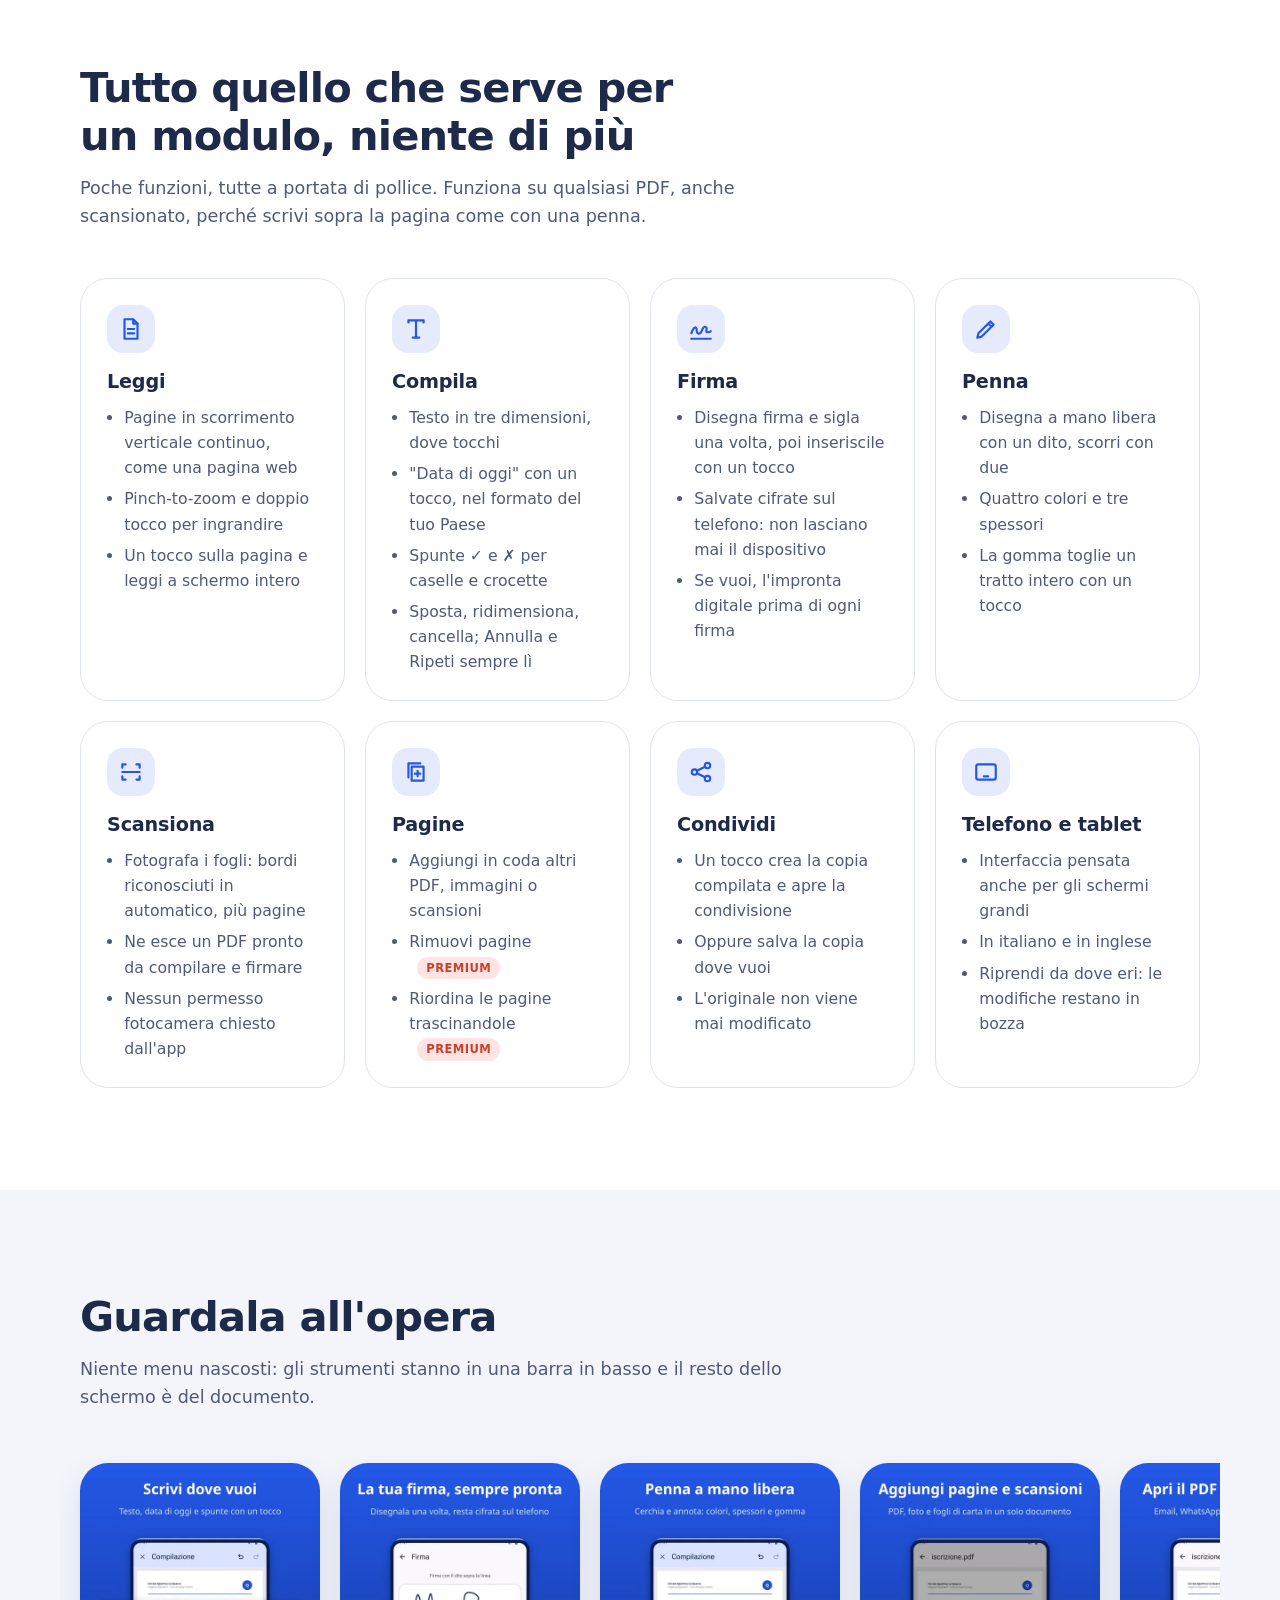
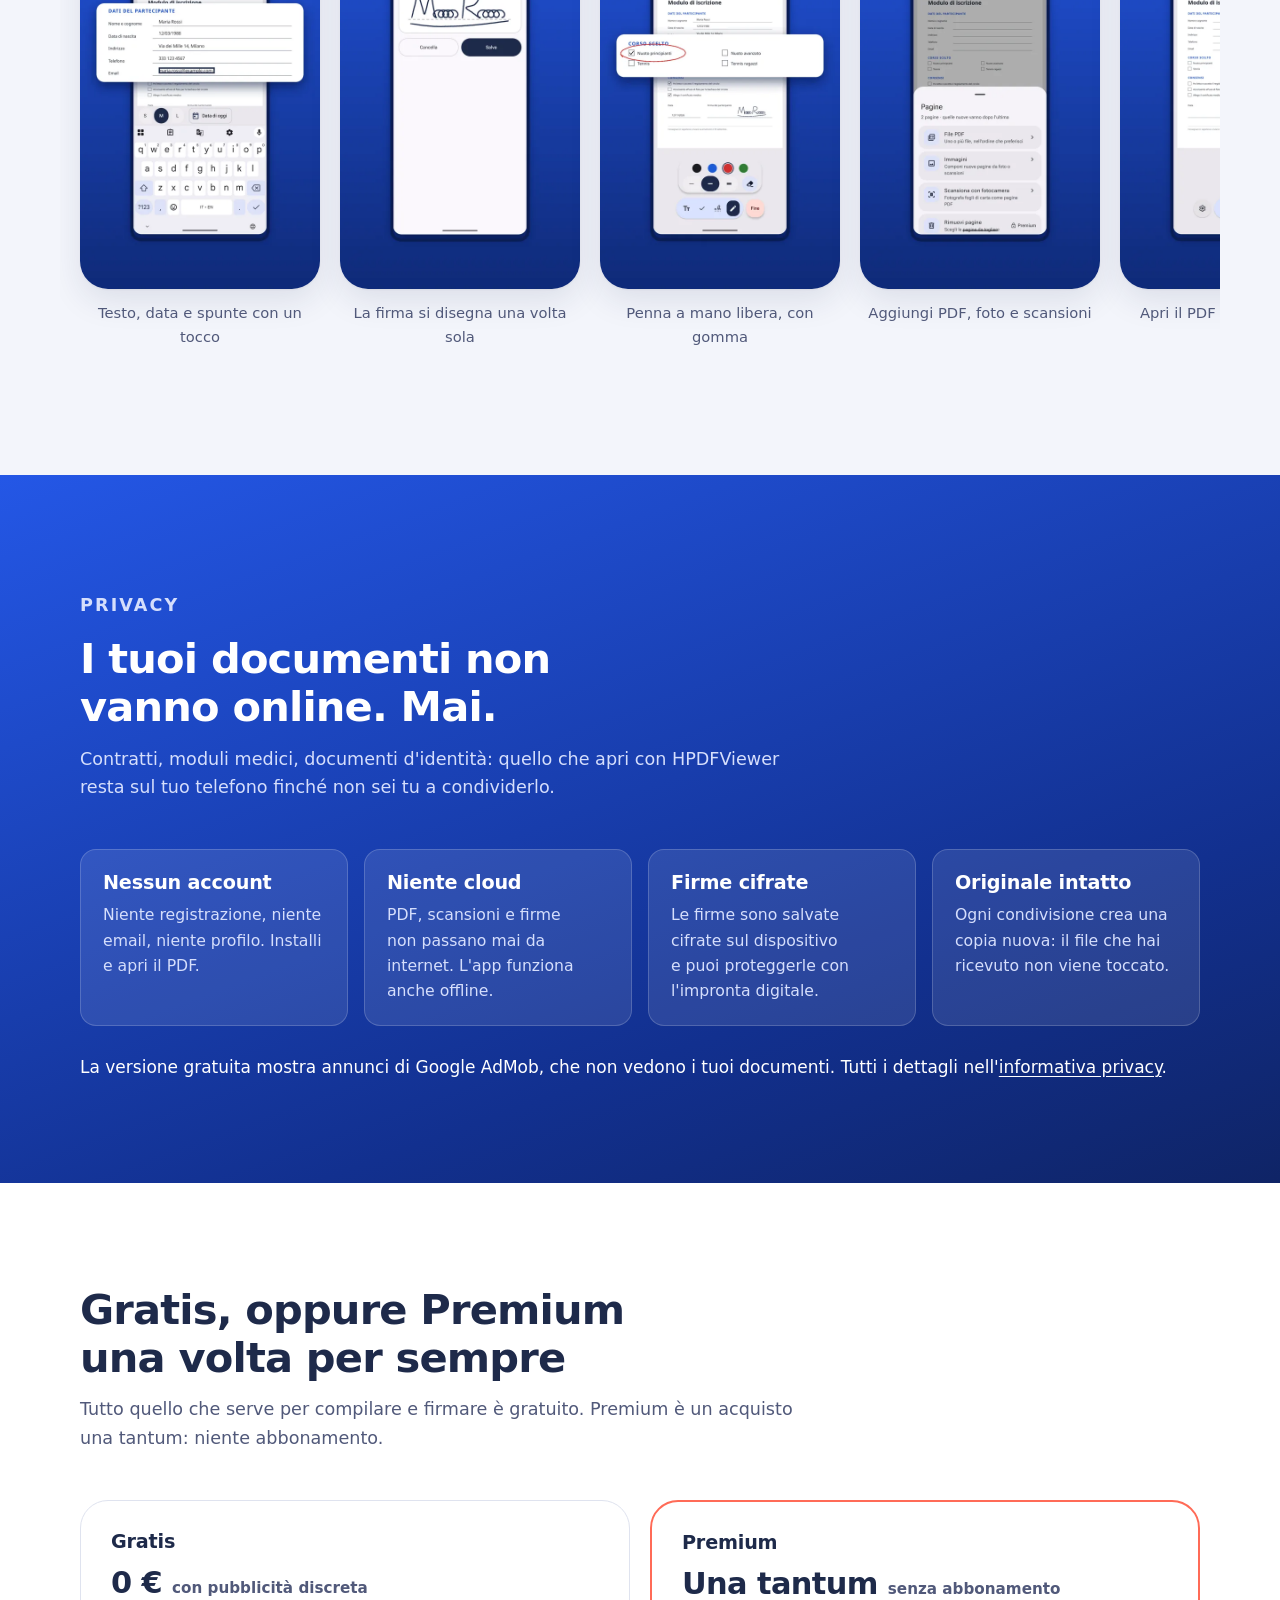
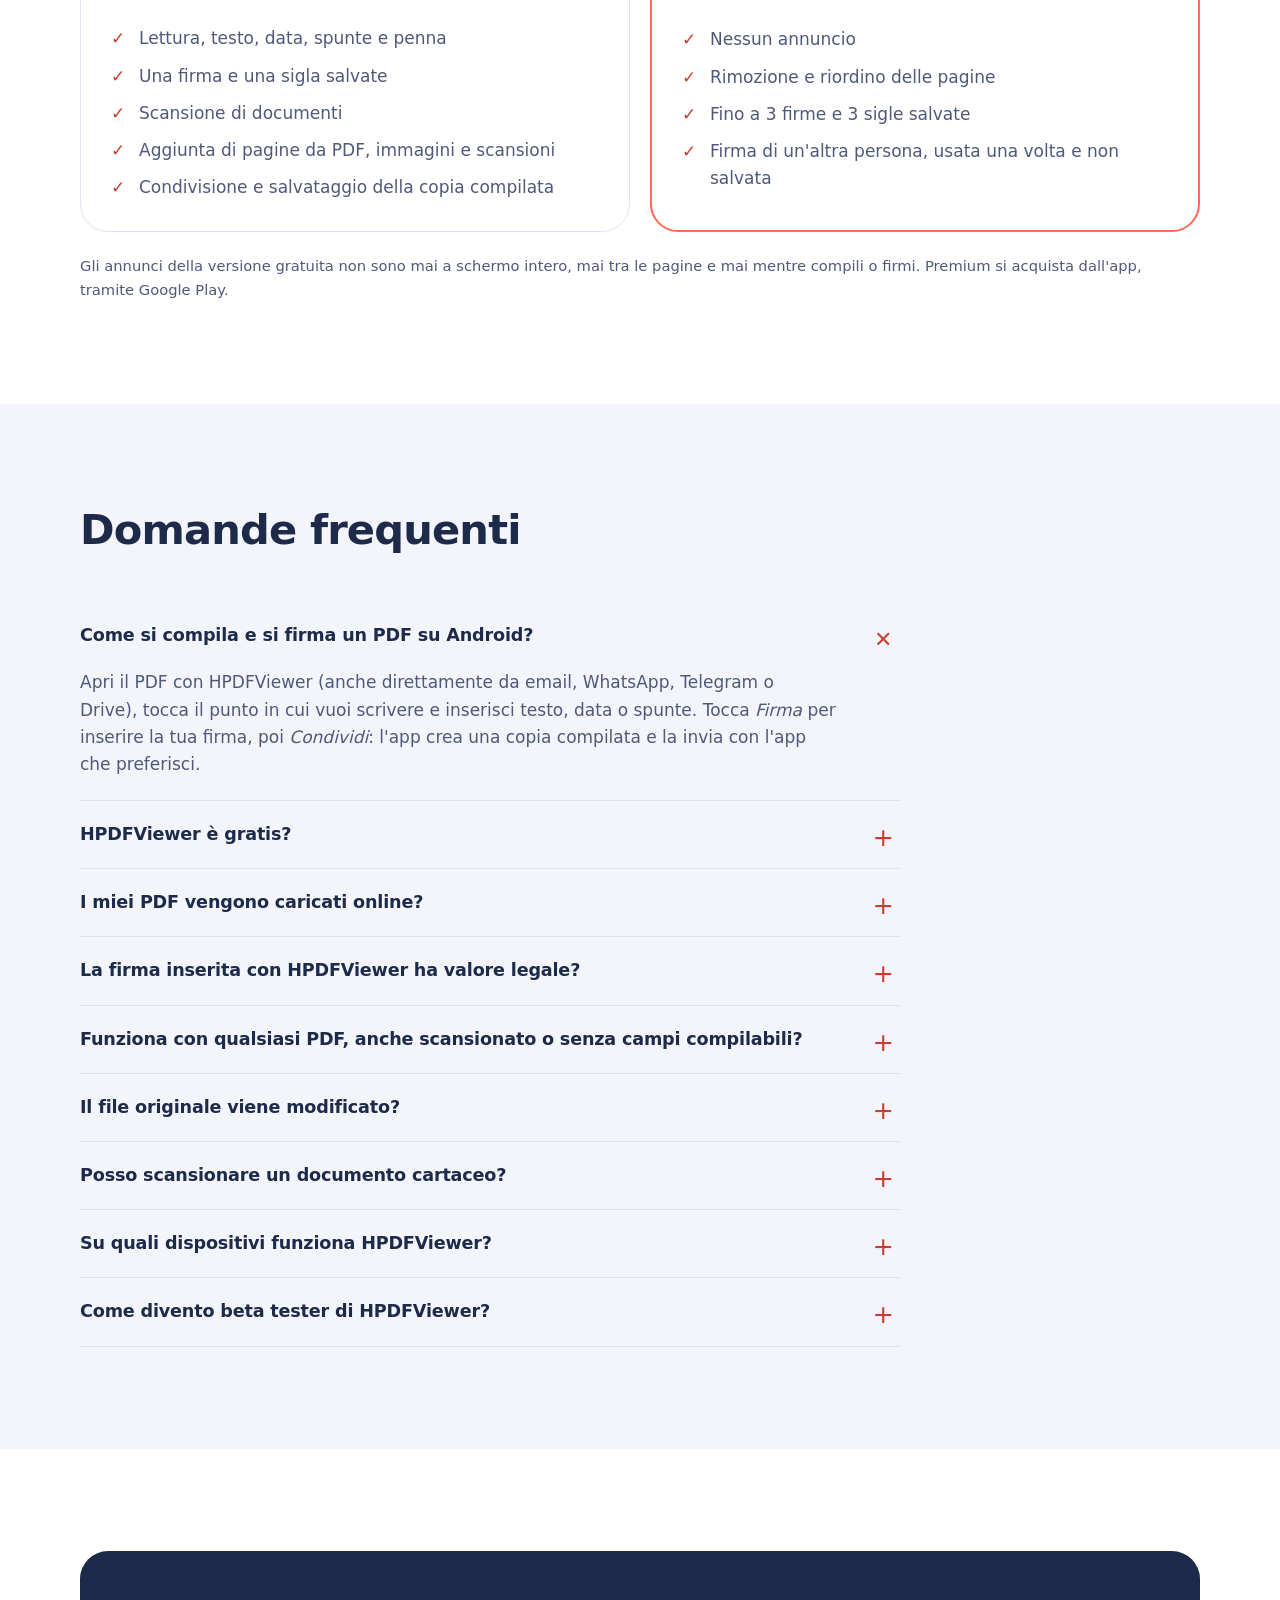
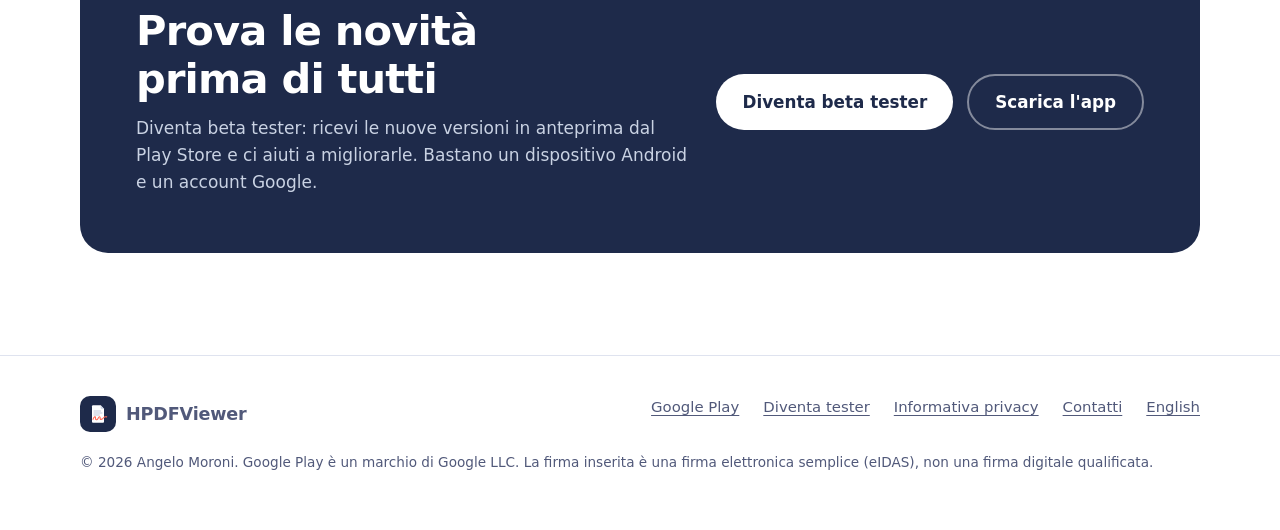
==== commit 6d963e03: "feat: schermate aggiornate all'interfaccia 0.9, galleria con penna e pagine Co-Authored-By: Claude F" ====
--- a/index.html
+++ b/index.html
@@ -303,7 +303,7 @@
     </div>
     <div class="shots" tabindex="0" role="group" aria-label="Schermate dell'app">
       <figure>
-        <img loading="lazy" src="/assets/img/shot-it-2-540.webp" srcset="/assets/img/shot-it-2-540.webp 540w, /assets/img/shot-it-2-1080.webp 1080w" sizes="270px" width="540" height="960" alt="Scrivi dove vuoi: nome, data di nascita e indirizzo inseriti sul modulo, casella spuntata">
+        <img loading="lazy" src="/assets/img/shot-it-2-540.webp" srcset="/assets/img/shot-it-2-540.webp 540w, /assets/img/shot-it-2-1080.webp 1080w" sizes="270px" width="540" height="960" alt="Scrivi dove vuoi: i dati del partecipante scritti sul modulo, con la tastiera, le dimensioni S M L e Data di oggi">
         <figcaption>Testo, data e spunte con un tocco</figcaption>
       </figure>
       <figure>
@@ -311,12 +311,20 @@
         <figcaption>La firma si disegna una volta sola</figcaption>
       </figure>
       <figure>
-        <img loading="lazy" src="/assets/img/shot-it-4-540.webp" srcset="/assets/img/shot-it-4-540.webp 540w, /assets/img/shot-it-4-1080.webp 1080w" sizes="270px" width="540" height="960" alt="Un modulo PDF aperto in lettura, con la barra degli strumenti in basso">
+        <img loading="lazy" src="/assets/img/shot-it-4-540.webp" srcset="/assets/img/shot-it-4-540.webp 540w, /assets/img/shot-it-4-1080.webp 1080w" sizes="270px" width="540" height="960" alt="Penna a mano libera: un cerchio rosso attorno al corso scelto, con colori, spessori e gomma">
+        <figcaption>Penna a mano libera, con gomma</figcaption>
+      </figure>
+      <figure>
+        <img loading="lazy" src="/assets/img/shot-it-5-540.webp" srcset="/assets/img/shot-it-5-540.webp 540w, /assets/img/shot-it-5-1080.webp 1080w" sizes="270px" width="540" height="960" alt="Foglio Pagine: aggiungi File PDF, Immagini o Scansiona con fotocamera">
+        <figcaption>Aggiungi PDF, foto e scansioni</figcaption>
+      </figure>
+      <figure>
+        <img loading="lazy" src="/assets/img/shot-it-6-540.webp" srcset="/assets/img/shot-it-6-540.webp 540w, /assets/img/shot-it-6-1080.webp 1080w" sizes="270px" width="540" height="960" alt="Un modulo PDF aperto in lettura, con la barra degli strumenti in basso">
         <figcaption>Apri il PDF da qualsiasi app</figcaption>
       </figure>
       <figure>
-        <img loading="lazy" src="/assets/img/shot-it-5-540.webp" srcset="/assets/img/shot-it-5-540.webp 540w, /assets/img/shot-it-5-1080.webp 1080w" sizes="270px" width="540" height="960" alt="Schermata iniziale di HPDFViewer con il pulsante Apri PDF">
-        <figcaption>Una schermata iniziale, un pulsante</figcaption>
+        <img loading="lazy" src="/assets/img/shot-it-7-540.webp" srcset="/assets/img/shot-it-7-540.webp 540w, /assets/img/shot-it-7-1080.webp 1080w" sizes="270px" width="540" height="960" alt="Schermata iniziale di HPDFViewer con i pulsanti Apri PDF e Scansiona documento">
+        <figcaption>Una schermata iniziale, due pulsanti</figcaption>
       </figure>
     </div>
   </div>
--- a/assets/css/site.css
+++ b/assets/css/site.css
@@ -155,10 +155,9 @@
 
 /* Screenshots */
 .shots { display: flex; gap: 20px; overflow-x: auto; scroll-snap-type: x mandatory; padding: 4px 20px 24px; margin-inline: -20px; scrollbar-width: thin; }
-.shots figure { margin: 0; flex: 0 0 min(270px, 70vw); scroll-snap-align: center; }
+.shots figure { margin: 0; flex: 0 0 min(240px, 70vw); scroll-snap-align: center; }
 .shots img { border-radius: var(--radius); box-shadow: var(--shadow); }
 .shots figcaption { margin-top: 12px; font-size: 0.92rem; color: var(--text-soft); text-align: center; }
-@media (min-width: 1180px) { .shots { overflow: visible; justify-content: space-between; } .shots figure { flex-basis: 258px; } }
 
 /* Privacy band */
 .band { background: linear-gradient(160deg, var(--blue) 0%, var(--blue-deep) 70%, #0f2466 100%); color: #fff; }
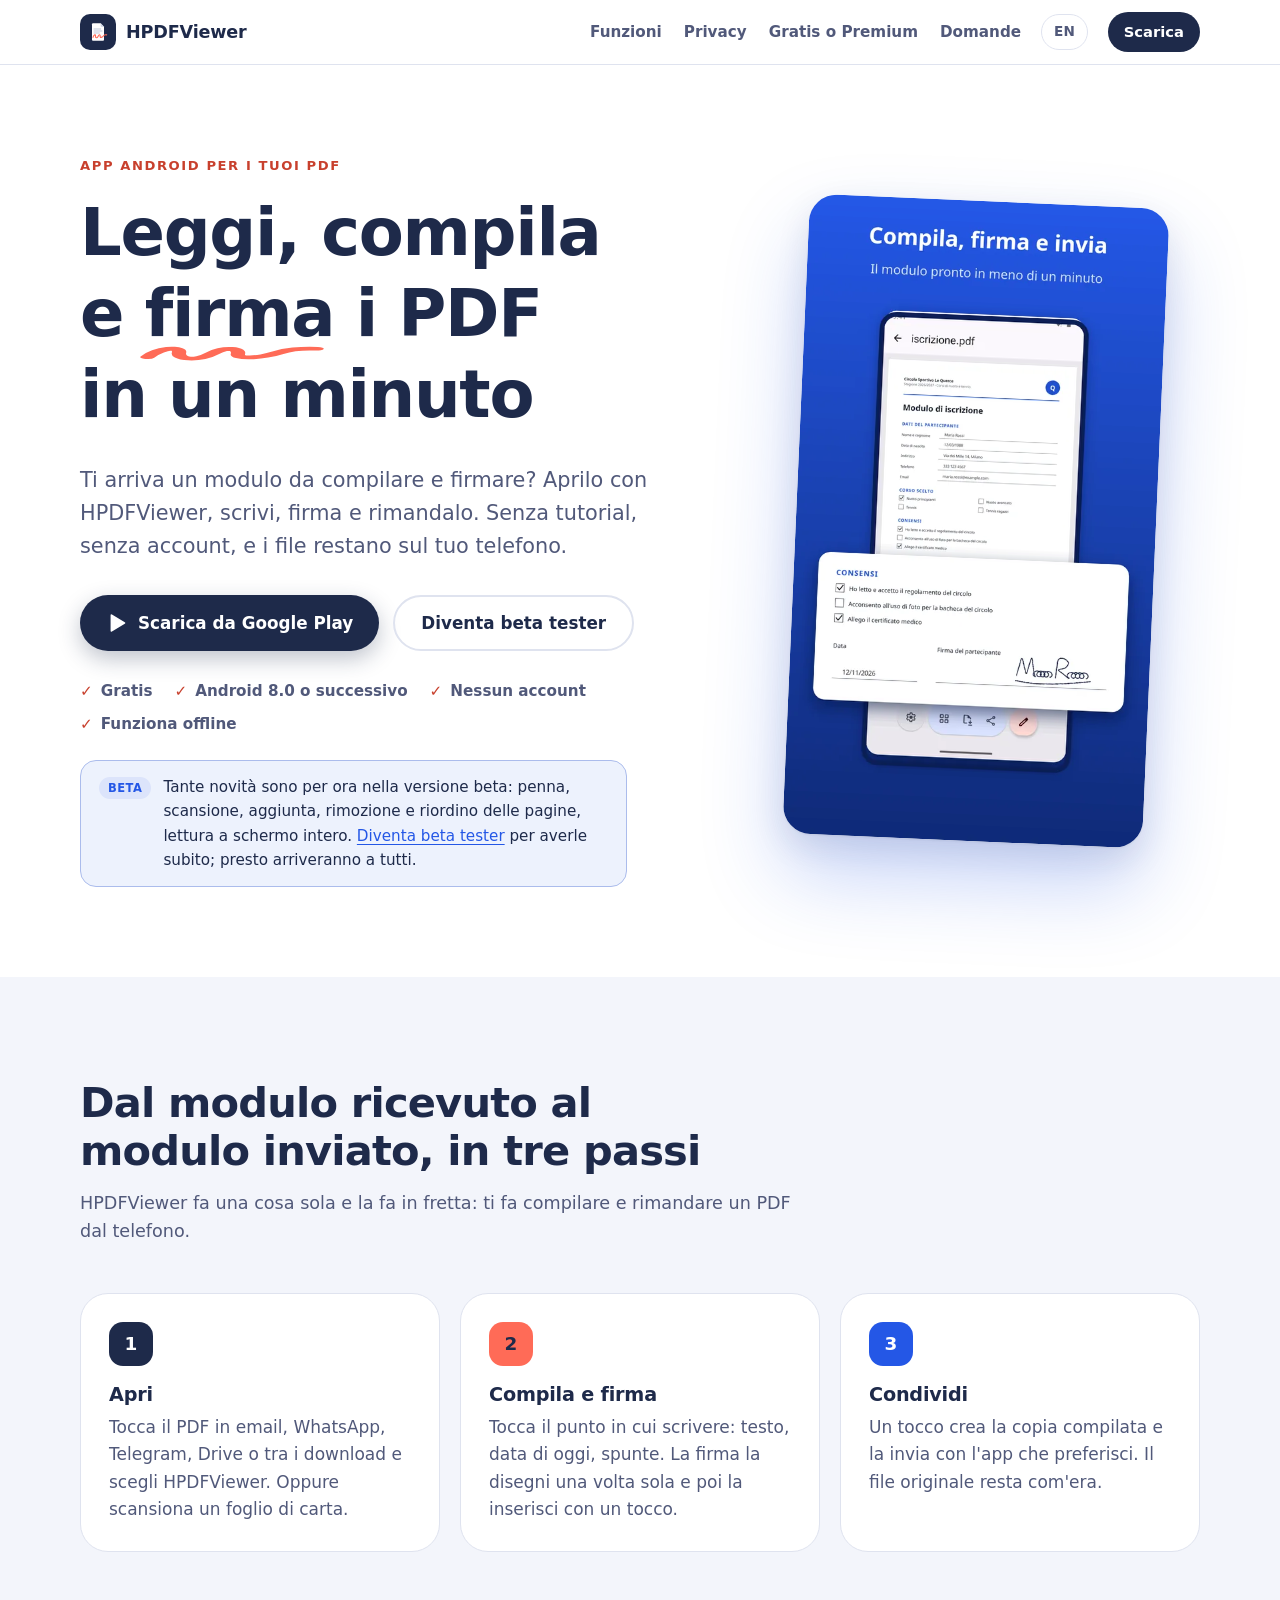
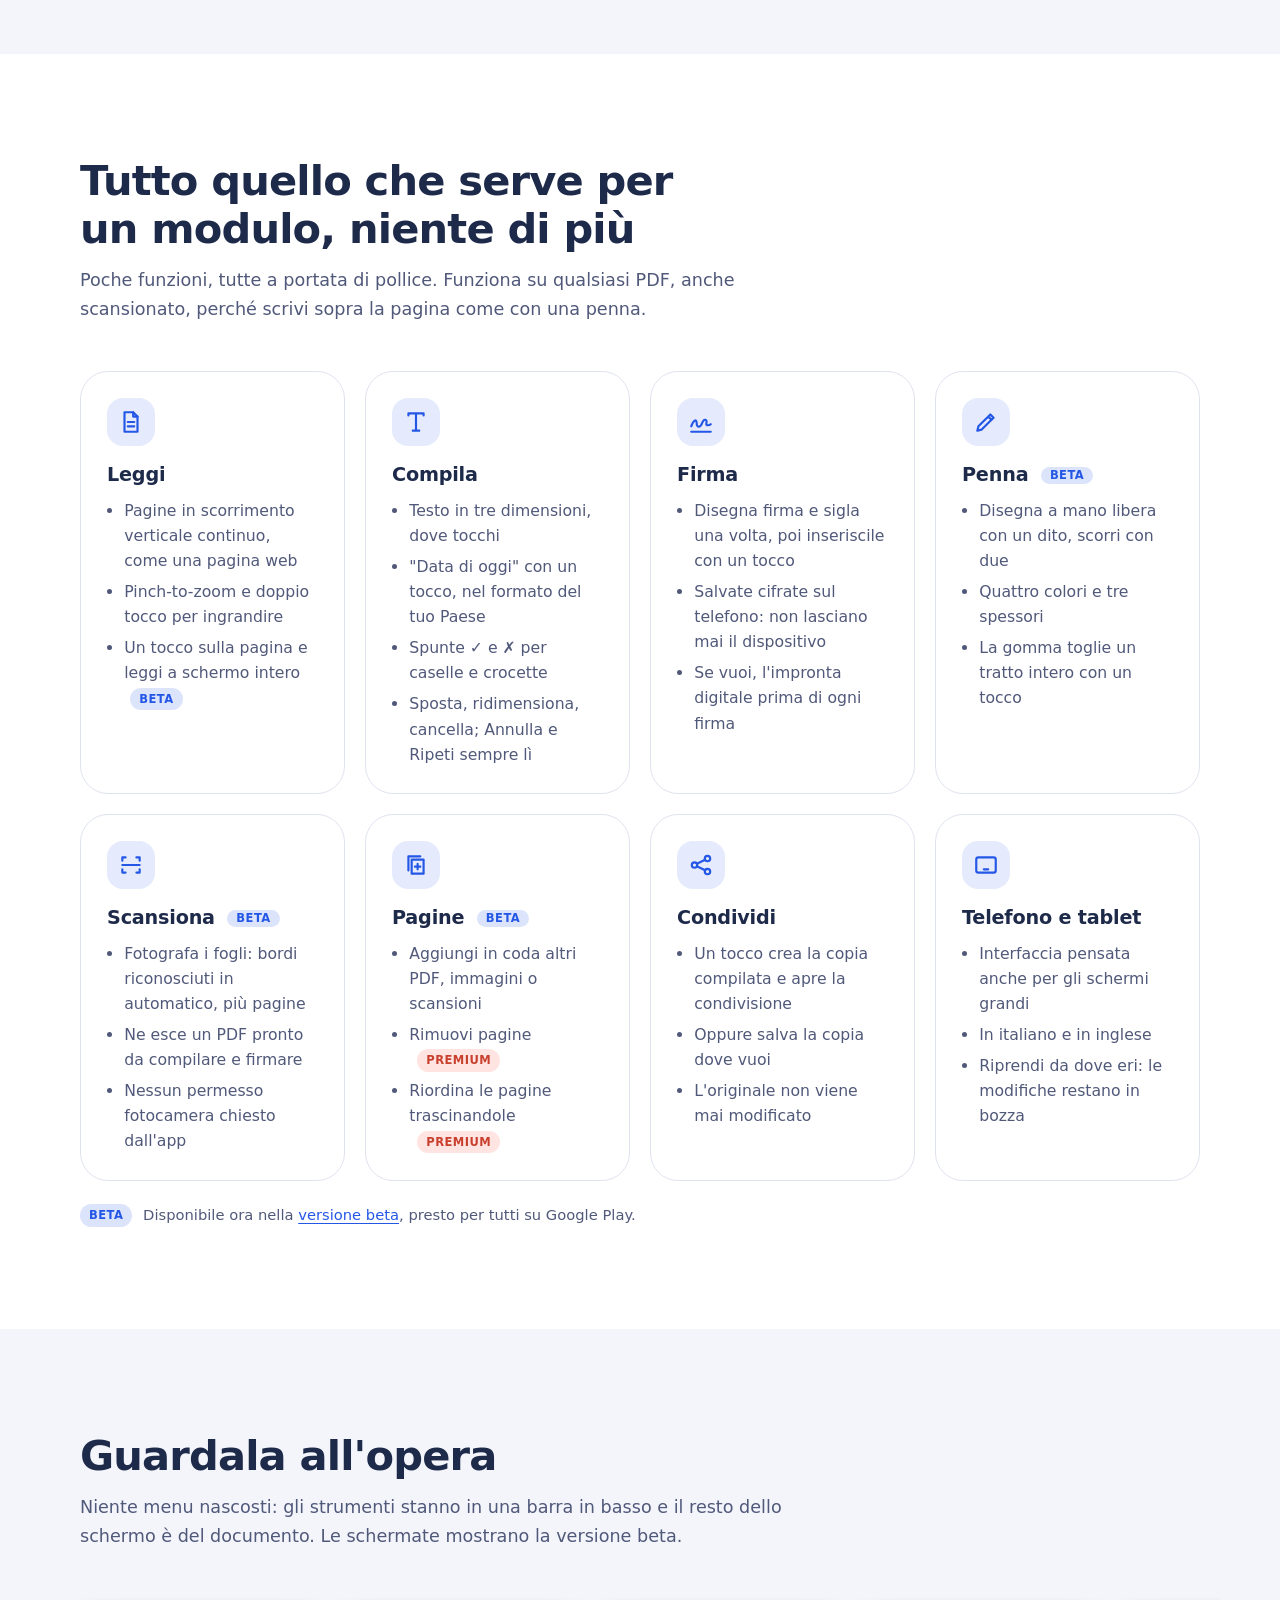
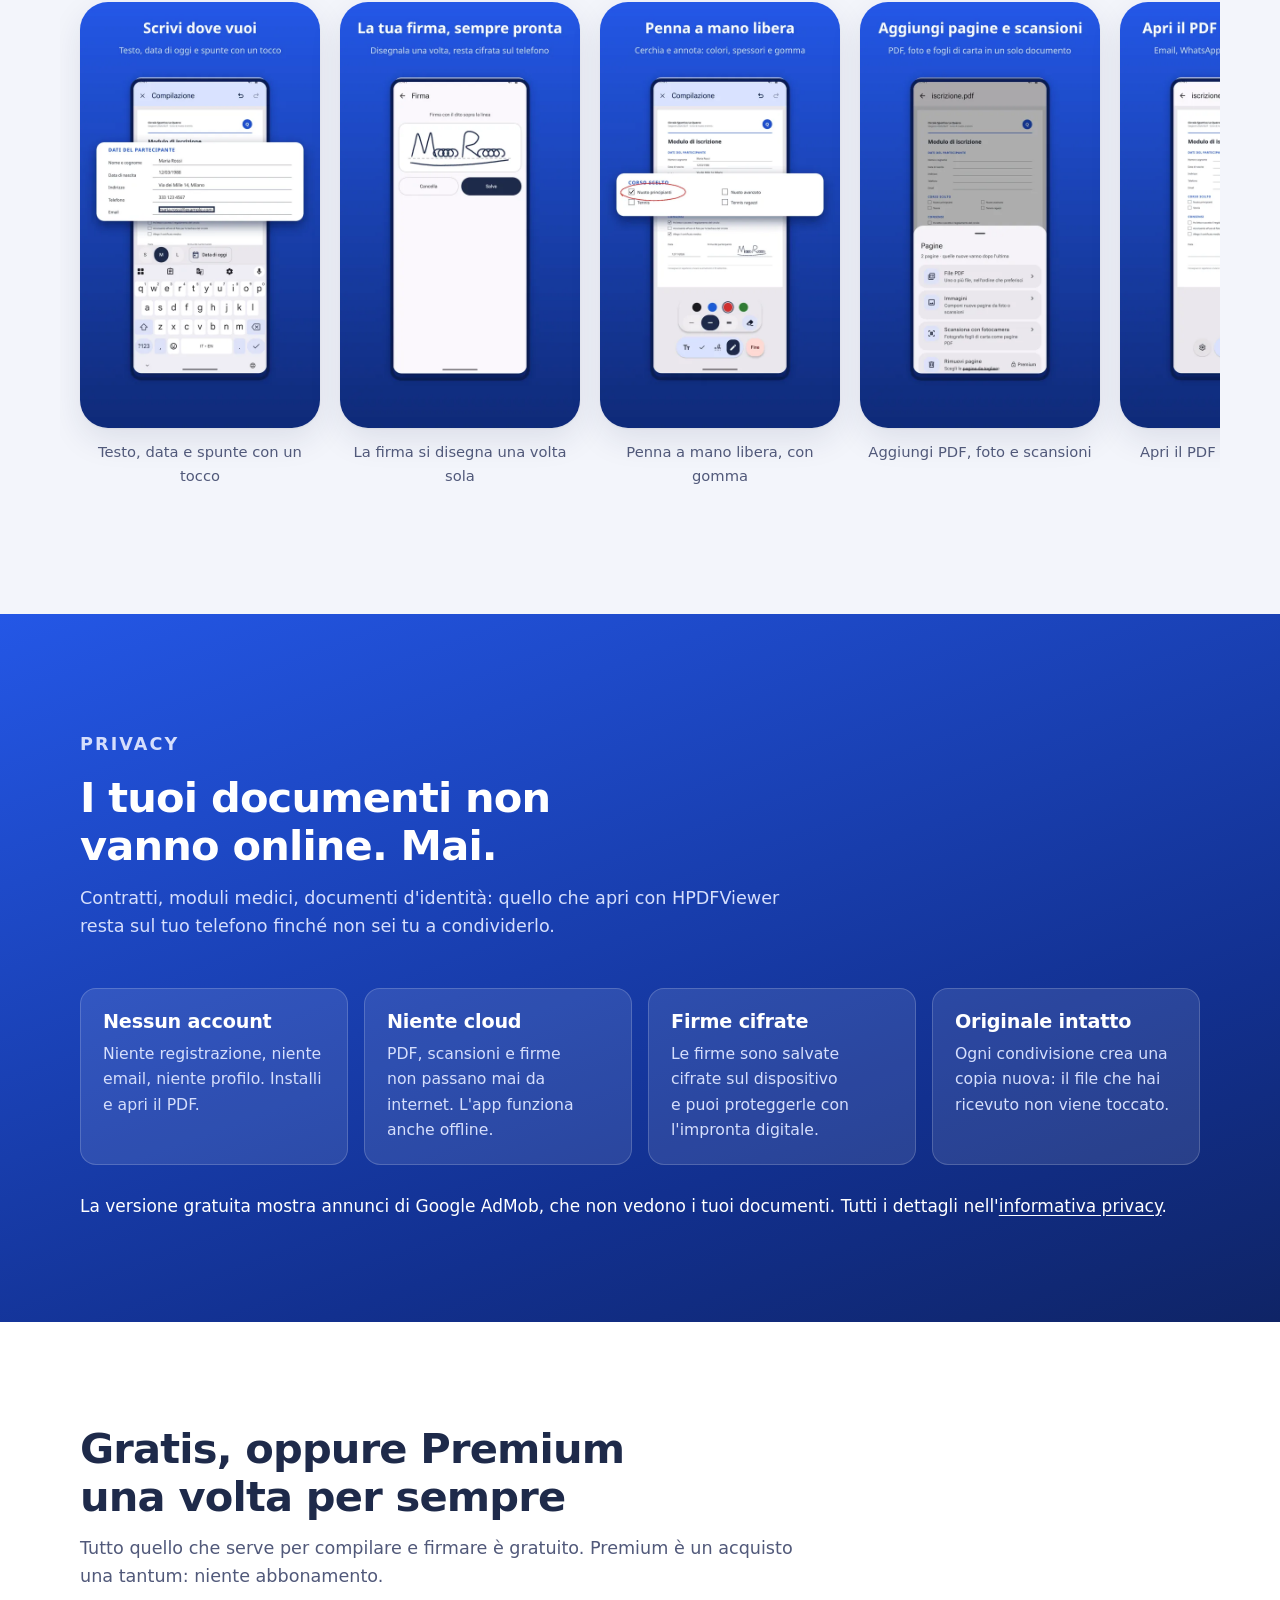
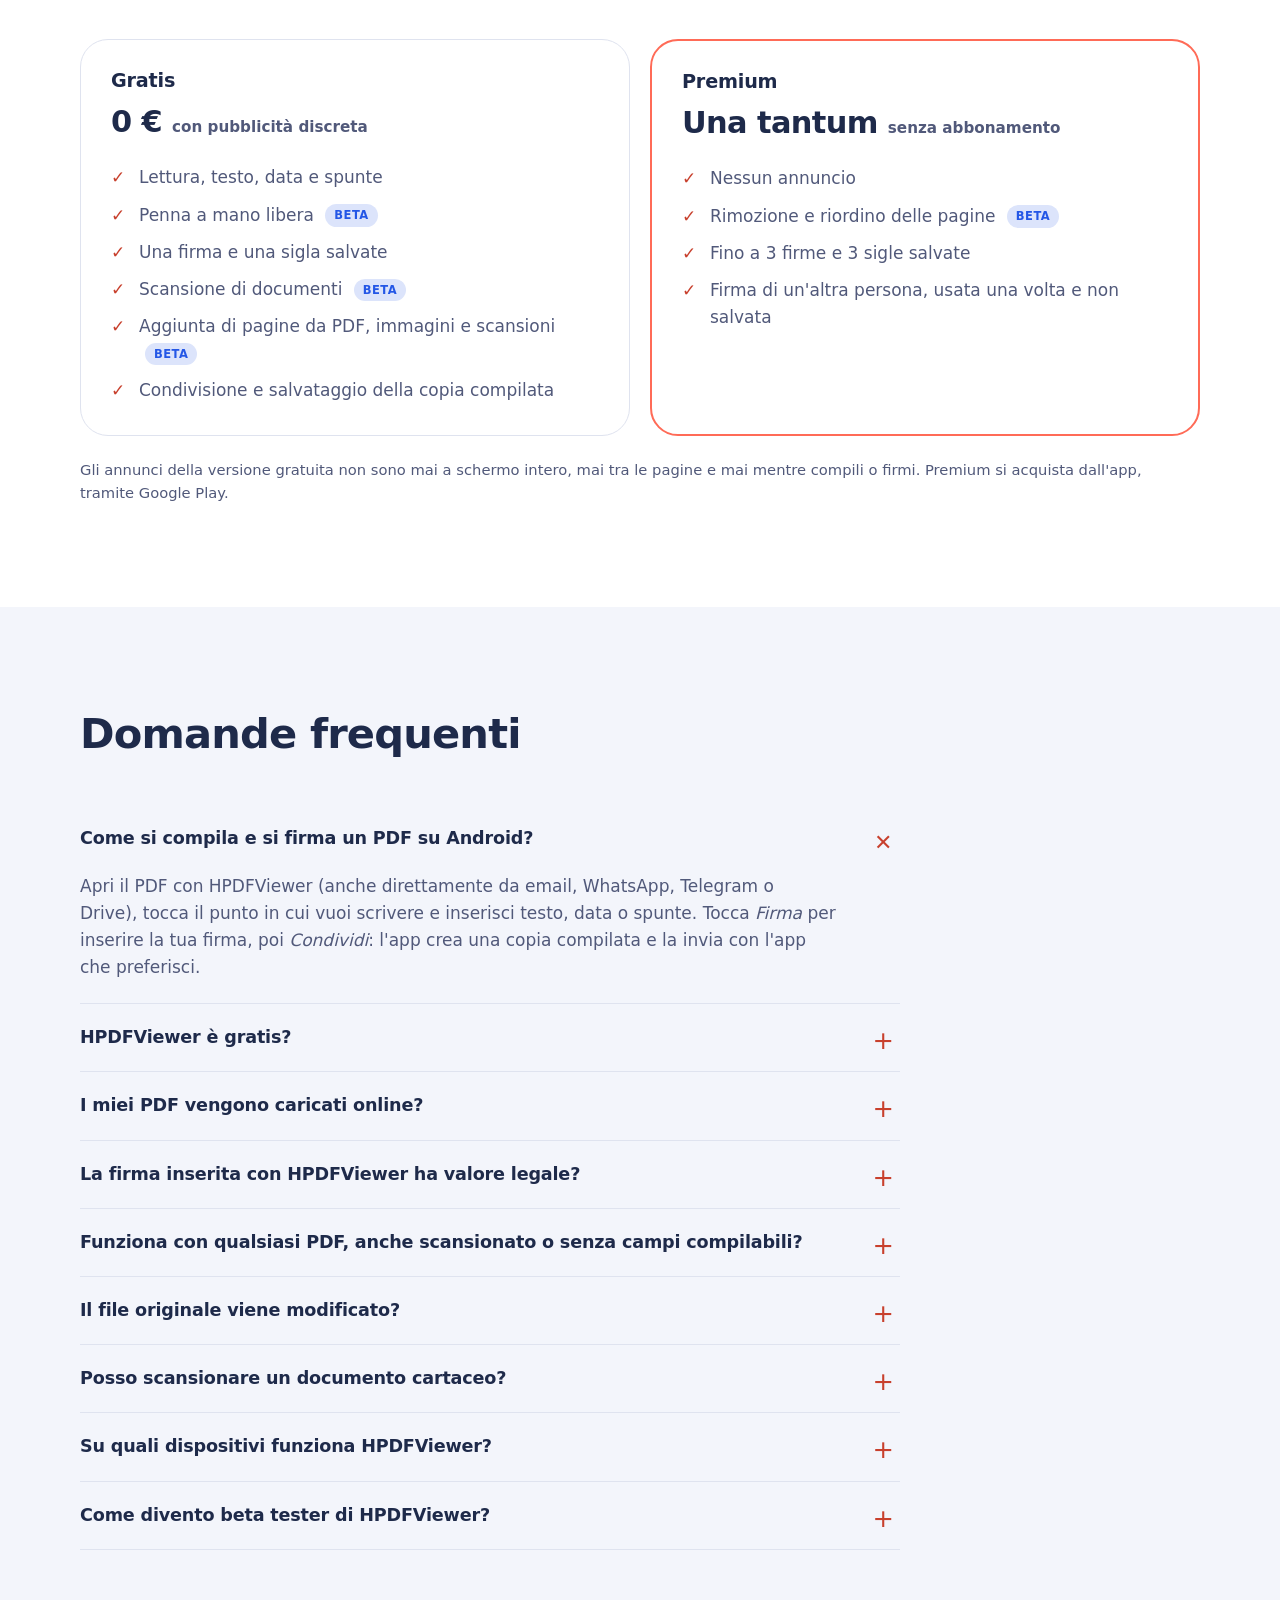
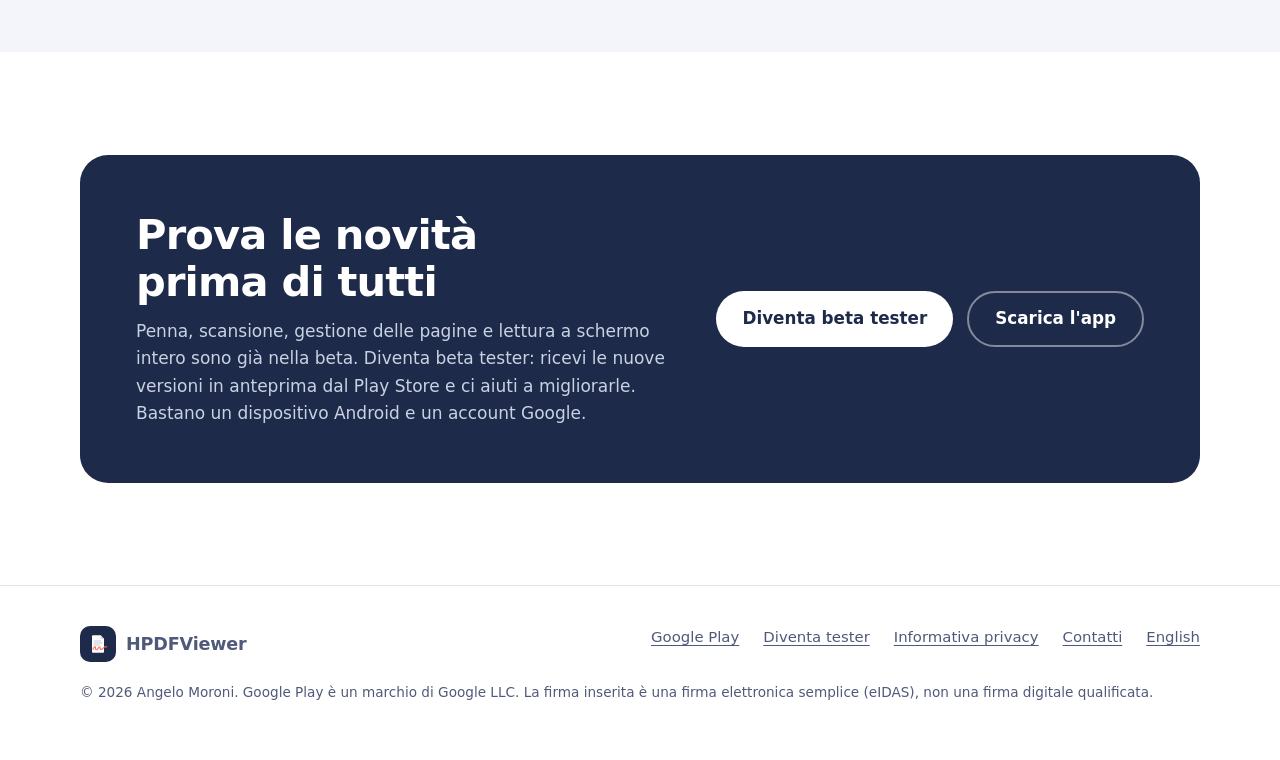
==== commit 917ed64f: "feat: le novità ancora in beta in evidenza (it + en) In produzione su Play c'è la 0.3.2; penna, scan" ====
--- a/index.html
+++ b/index.html
@@ -118,7 +118,7 @@
         {
           "@type": "Question",
           "name": "Posso scansionare un documento cartaceo?",
-          "acceptedAnswer": { "@type": "Answer", "text": "Sì, gratis. Scansiona documento fotografa i fogli, riconosce i bordi e crea un PDF che puoi subito compilare, firmare e condividere. Le pagine sono elaborate sul telefono e l'app non chiede il permesso della fotocamera." }
+          "acceptedAnswer": { "@type": "Answer", "text": "Sì, gratis. Scansiona documento fotografa i fogli, riconosce i bordi e crea un PDF che puoi subito compilare, firmare e condividere. Le pagine sono elaborate sul telefono e l'app non chiede il permesso della fotocamera. Per ora la scansione è nella versione beta: diventa tester per usarla subito." }
         },
         {
           "@type": "Question",
@@ -128,7 +128,7 @@
         {
           "@type": "Question",
           "name": "Come divento beta tester di HPDFViewer?",
-          "acceptedAnswer": { "@type": "Answer", "text": "Apri la pagina Diventa tester su hpdfviewer.github.io/tester.html, partecipa al test con il tuo account Google e aggiorna l'app dal Play Store: riceverai le versioni di prova prima di tutti. Puoi lasciare il test in qualsiasi momento." }
+          "acceptedAnswer": { "@type": "Answer", "text": "Apri la pagina Diventa tester su hpdfviewer.github.io/tester.html, partecipa al test con il tuo account Google e aggiorna l'app dal Play Store: riceverai le versioni di prova prima di tutti. Oggi la beta ha già penna, scansione, gestione delle pagine e lettura a schermo intero. Puoi lasciare il test in qualsiasi momento." }
         }
       ]
     }
@@ -177,6 +177,7 @@
         <li>Nessun account</li>
         <li>Funziona offline</li>
       </ul>
+      <p class="beta-note"><span class="tag tag-beta">Beta</span> <span>Tante novità sono per ora nella versione beta: penna, scansione, aggiunta, rimozione e riordino delle pagine, lettura a schermo intero. <a href="/tester.html">Diventa beta tester</a> per averle subito; presto arriveranno a tutti.</span></p>
     </div>
     <div class="hero-shot">
       <img src="/assets/img/shot-it-1-540.webp"
@@ -224,7 +225,7 @@
         <ul>
           <li>Pagine in scorrimento verticale continuo, come una pagina web</li>
           <li>Pinch-to-zoom e doppio tocco per ingrandire</li>
-          <li>Un tocco sulla pagina e leggi a schermo intero</li>
+          <li>Un tocco sulla pagina e leggi a schermo intero <span class="tag tag-beta">Beta</span></li>
         </ul>
       </article>
       <article class="feature">
@@ -248,7 +249,7 @@
       </article>
       <article class="feature">
         <div class="ico"><svg viewBox="0 0 24 24" aria-hidden="true"><path d="M4 20l1-4L16 5l3 3L8 19zM14 7l3 3"/></svg></div>
-        <h3>Penna</h3>
+        <h3>Penna <span class="tag tag-beta">Beta</span></h3>
         <ul>
           <li>Disegna a mano libera con un dito, scorri con due</li>
           <li>Quattro colori e tre spessori</li>
@@ -257,7 +258,7 @@
       </article>
       <article class="feature">
         <div class="ico"><svg viewBox="0 0 24 24" aria-hidden="true"><path d="M4 8V5h3M17 5h3v3M20 16v3h-3M7 19H4v-3M4 12h16"/></svg></div>
-        <h3>Scansiona</h3>
+        <h3>Scansiona <span class="tag tag-beta">Beta</span></h3>
         <ul>
           <li>Fotografa i fogli: bordi riconosciuti in automatico, più pagine</li>
           <li>Ne esce un PDF pronto da compilare e firmare</li>
@@ -266,7 +267,7 @@
       </article>
       <article class="feature">
         <div class="ico"><svg viewBox="0 0 24 24" aria-hidden="true"><path d="M8 7h11v13H8zM5 17V4h11M13.5 11v5M11 13.5h5"/></svg></div>
-        <h3>Pagine</h3>
+        <h3>Pagine <span class="tag tag-beta">Beta</span></h3>
         <ul>
           <li>Aggiungi in coda altri PDF, immagini o scansioni</li>
           <li>Rimuovi pagine <span class="tag">Premium</span></li>
@@ -292,6 +293,7 @@
         </ul>
       </article>
     </div>
+    <p class="note"><span class="tag tag-beta">Beta</span> Disponibile ora nella <a href="/tester.html">versione beta</a>, presto per tutti su Google Play.</p>
   </div>
 </section>
 
@@ -299,7 +301,7 @@
   <div class="wrap">
     <div class="section-head">
       <h2>Guardala all'opera</h2>
-      <p>Niente menu nascosti: gli strumenti stanno in una barra in basso e il resto dello schermo è del documento.</p>
+      <p>Niente menu nascosti: gli strumenti stanno in una barra in basso e il resto dello schermo è del documento. Le schermate mostrano la versione beta.</p>
     </div>
     <div class="shots" tabindex="0" role="group" aria-label="Schermate dell'app">
       <figure>
@@ -370,10 +372,11 @@
         <h3>Gratis</h3>
         <p class="price">0 € <small>con pubblicità discreta</small></p>
         <ul>
-          <li>Lettura, testo, data, spunte e penna</li>
+          <li>Lettura, testo, data e spunte</li>
+          <li>Penna a mano libera <span class="tag tag-beta">Beta</span></li>
           <li>Una firma e una sigla salvate</li>
-          <li>Scansione di documenti</li>
-          <li>Aggiunta di pagine da PDF, immagini e scansioni</li>
+          <li>Scansione di documenti <span class="tag tag-beta">Beta</span></li>
+          <li>Aggiunta di pagine da PDF, immagini e scansioni <span class="tag tag-beta">Beta</span></li>
           <li>Condivisione e salvataggio della copia compilata</li>
         </ul>
       </div>
@@ -382,7 +385,7 @@
         <p class="price">Una tantum <small>senza abbonamento</small></p>
         <ul>
           <li>Nessun annuncio</li>
-          <li>Rimozione e riordino delle pagine</li>
+          <li>Rimozione e riordino delle pagine <span class="tag tag-beta">Beta</span></li>
           <li>Fino a 3 firme e 3 sigle salvate</li>
           <li>Firma di un'altra persona, usata una volta e non salvata</li>
         </ul>
@@ -424,7 +427,7 @@
       </details>
       <details>
         <summary><h3>Posso scansionare un documento cartaceo?</h3></summary>
-        <p>Sì, gratis. <em>Scansiona documento</em> fotografa i fogli, riconosce i bordi e crea un PDF che puoi subito compilare, firmare e condividere. Le pagine sono elaborate sul telefono e l'app non chiede il permesso della fotocamera.</p>
+        <p>Sì, gratis. <em>Scansiona documento</em> fotografa i fogli, riconosce i bordi e crea un PDF che puoi subito compilare, firmare e condividere. Le pagine sono elaborate sul telefono e l'app non chiede il permesso della fotocamera. Per ora la scansione è nella versione beta: <a href="/tester.html">diventa tester</a> per usarla subito.</p>
       </details>
       <details>
         <summary><h3>Su quali dispositivi funziona HPDFViewer?</h3></summary>
@@ -432,7 +435,7 @@
       </details>
       <details>
         <summary><h3>Come divento beta tester di HPDFViewer?</h3></summary>
-        <p>Apri la pagina <a href="/tester.html">Diventa tester</a>, partecipa al test con il tuo account Google e aggiorna l'app dal Play Store: riceverai le versioni di prova prima di tutti. Puoi lasciare il test in qualsiasi momento.</p>
+        <p>Apri la pagina <a href="/tester.html">Diventa tester</a>, partecipa al test con il tuo account Google e aggiorna l'app dal Play Store: riceverai le versioni di prova prima di tutti. Oggi la beta ha già penna, scansione, gestione delle pagine e lettura a schermo intero. Puoi lasciare il test in qualsiasi momento.</p>
       </details>
     </div>
   </div>
@@ -443,7 +446,7 @@
     <div class="tester">
       <div>
         <h2>Prova le novità prima di tutti</h2>
-        <p>Diventa beta tester: ricevi le nuove versioni in anteprima dal Play Store e ci aiuti a migliorarle. Bastano un dispositivo Android e un account Google.</p>
+        <p>Penna, scansione, gestione delle pagine e lettura a schermo intero sono già nella beta. Diventa beta tester: ricevi le nuove versioni in anteprima dal Play Store e ci aiuti a migliorarle. Bastano un dispositivo Android e un account Google.</p>
       </div>
       <div class="cta">
         <a class="btn btn-light" href="/tester.html">Diventa beta tester</a>
--- a/assets/css/site.css
+++ b/assets/css/site.css
@@ -181,6 +181,10 @@
 .plan li + li { margin-top: 10px; }
 .plan li::before { content: "✓"; position: absolute; left: 0; color: var(--coral-text); font-weight: 800; }
 .note { color: var(--text-soft); font-size: 0.92rem; margin-top: 22px; }
+.tag-beta { margin-left: 6px; background: color-mix(in srgb, var(--blue) 16%, var(--surface)); color: var(--link); }
+.beta-note { display: flex; gap: 12px; align-items: flex-start; margin-top: 24px; padding: 14px 18px; border-radius: var(--radius-s); background: color-mix(in srgb, var(--blue) 8%, var(--bg)); border: 1px solid color-mix(in srgb, var(--blue) 28%, var(--line)); color: var(--text); font-size: 0.95rem; max-width: 36em; }
+.beta-note .tag { margin: 2px 0 0; flex: none; }
+.note .tag { margin: 0 6px 0 0; }
 @media (max-width: 760px) { .plans { grid-template-columns: 1fr; } }
 
 /* FAQ */
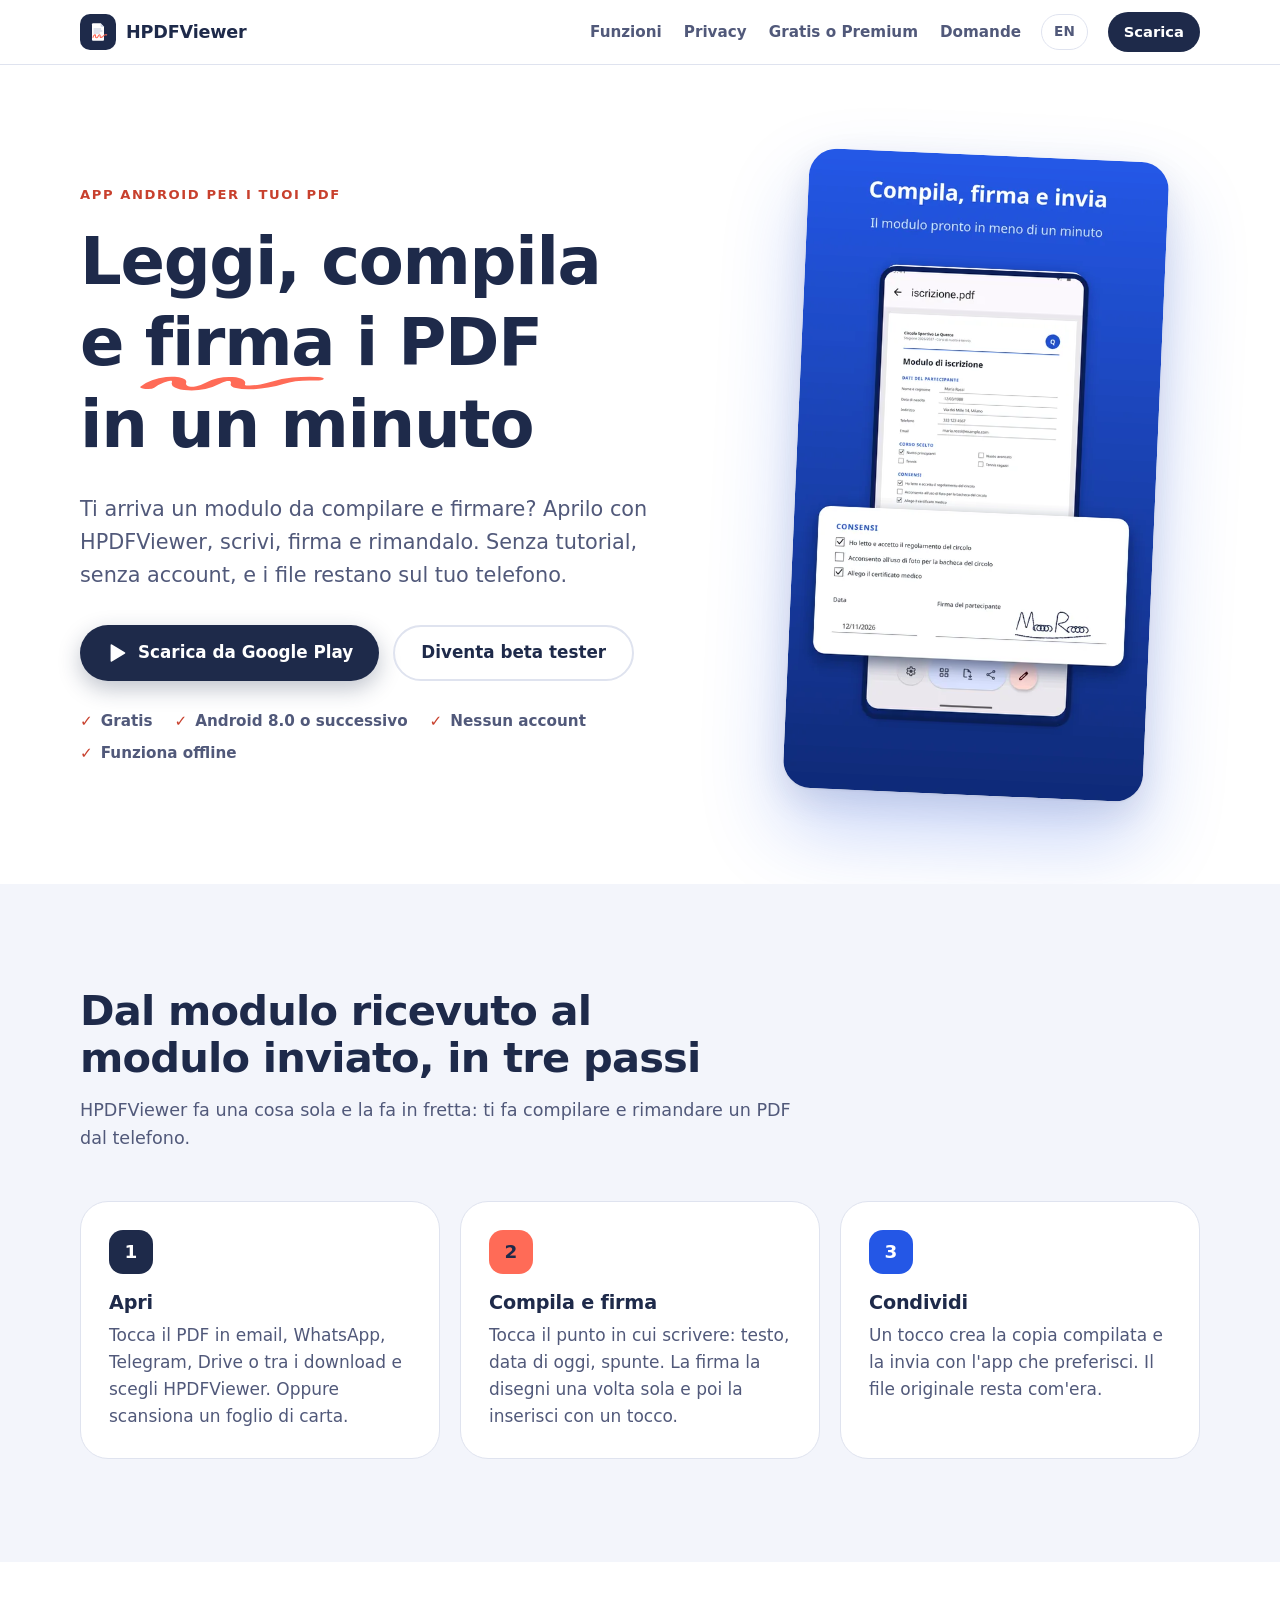
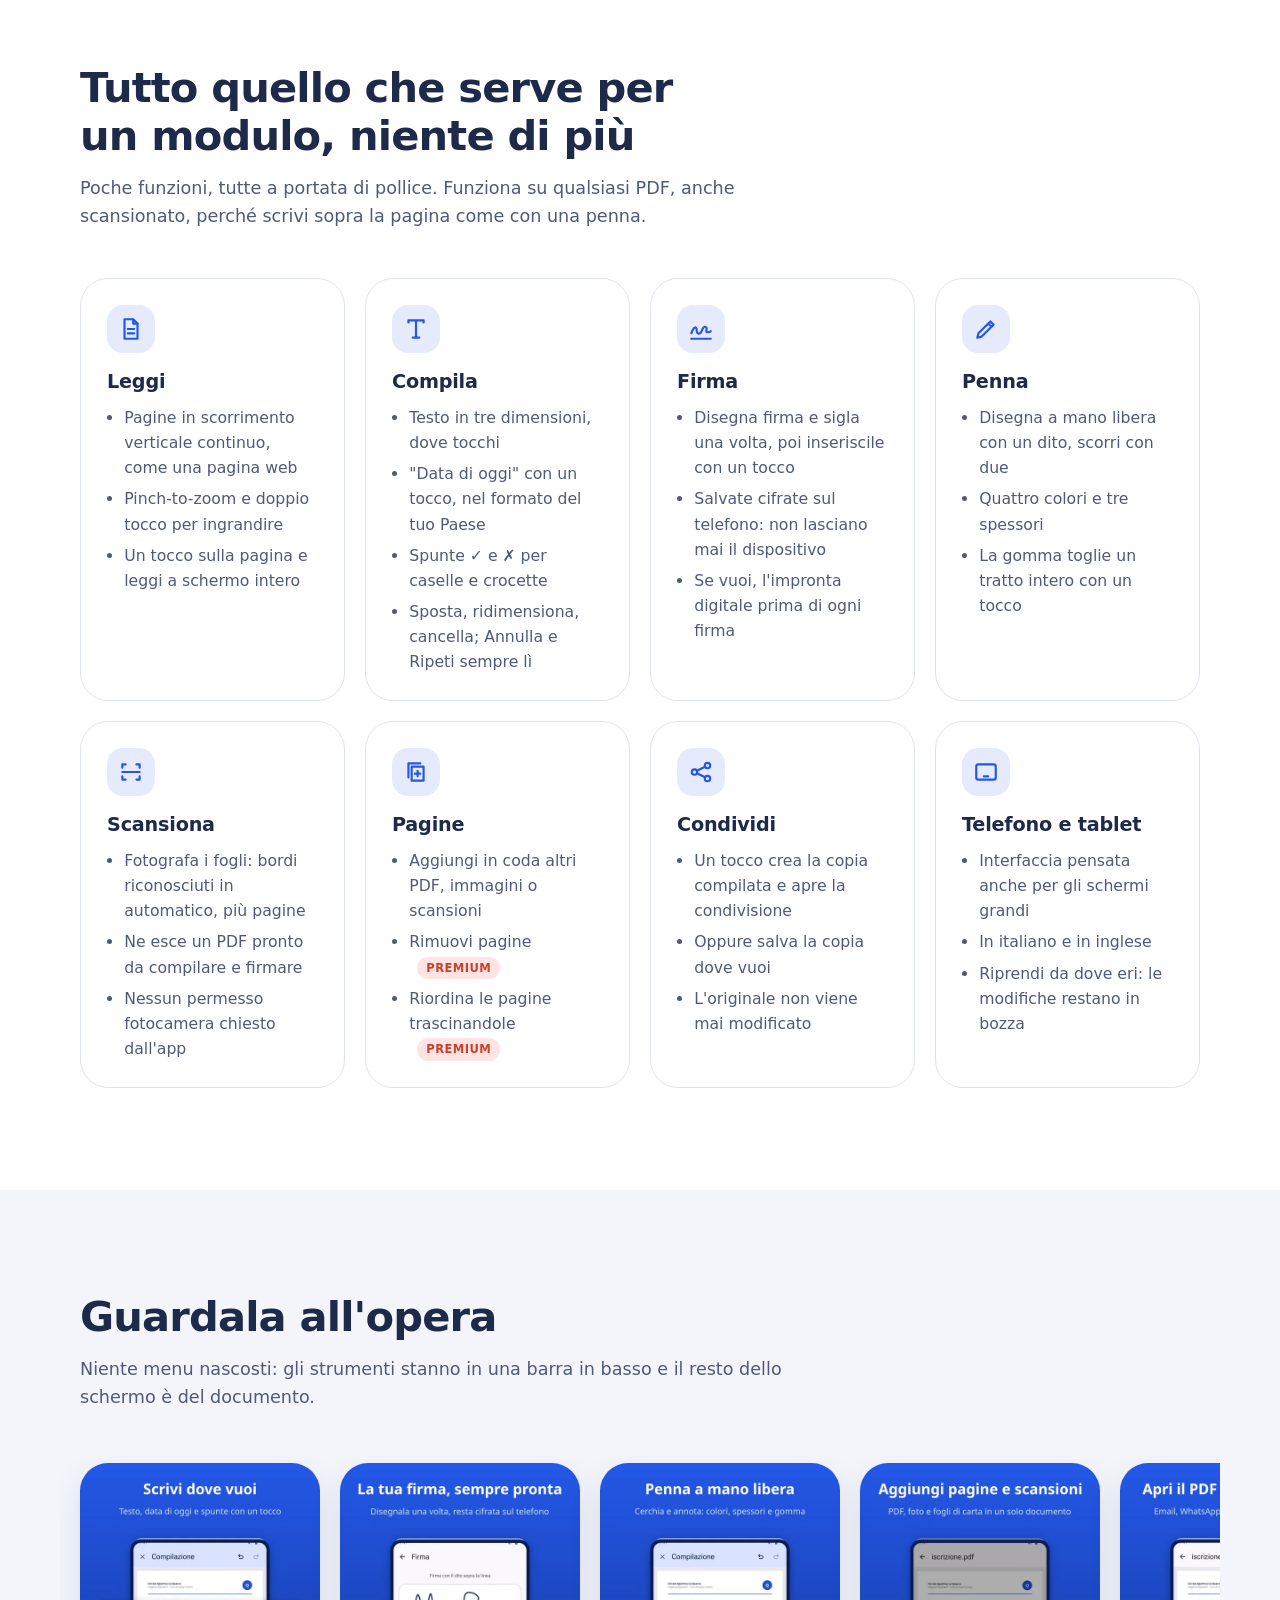
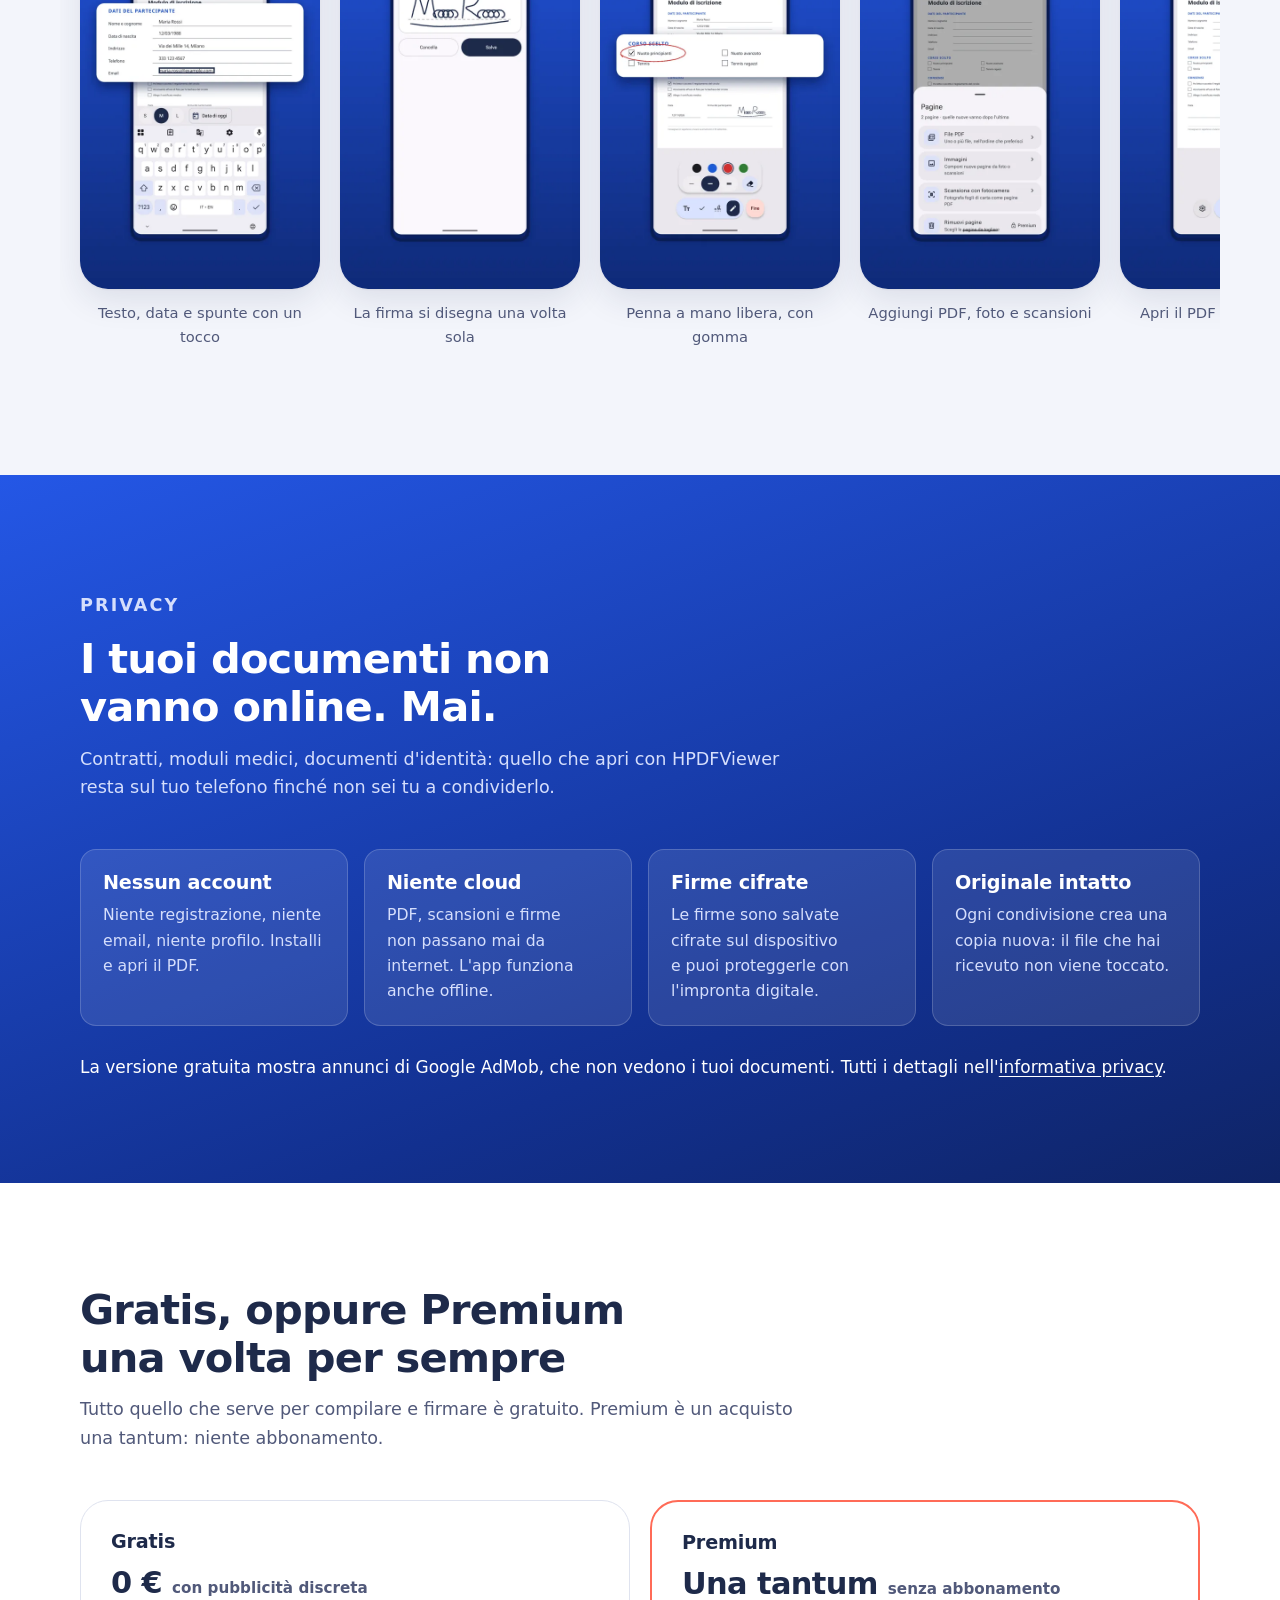
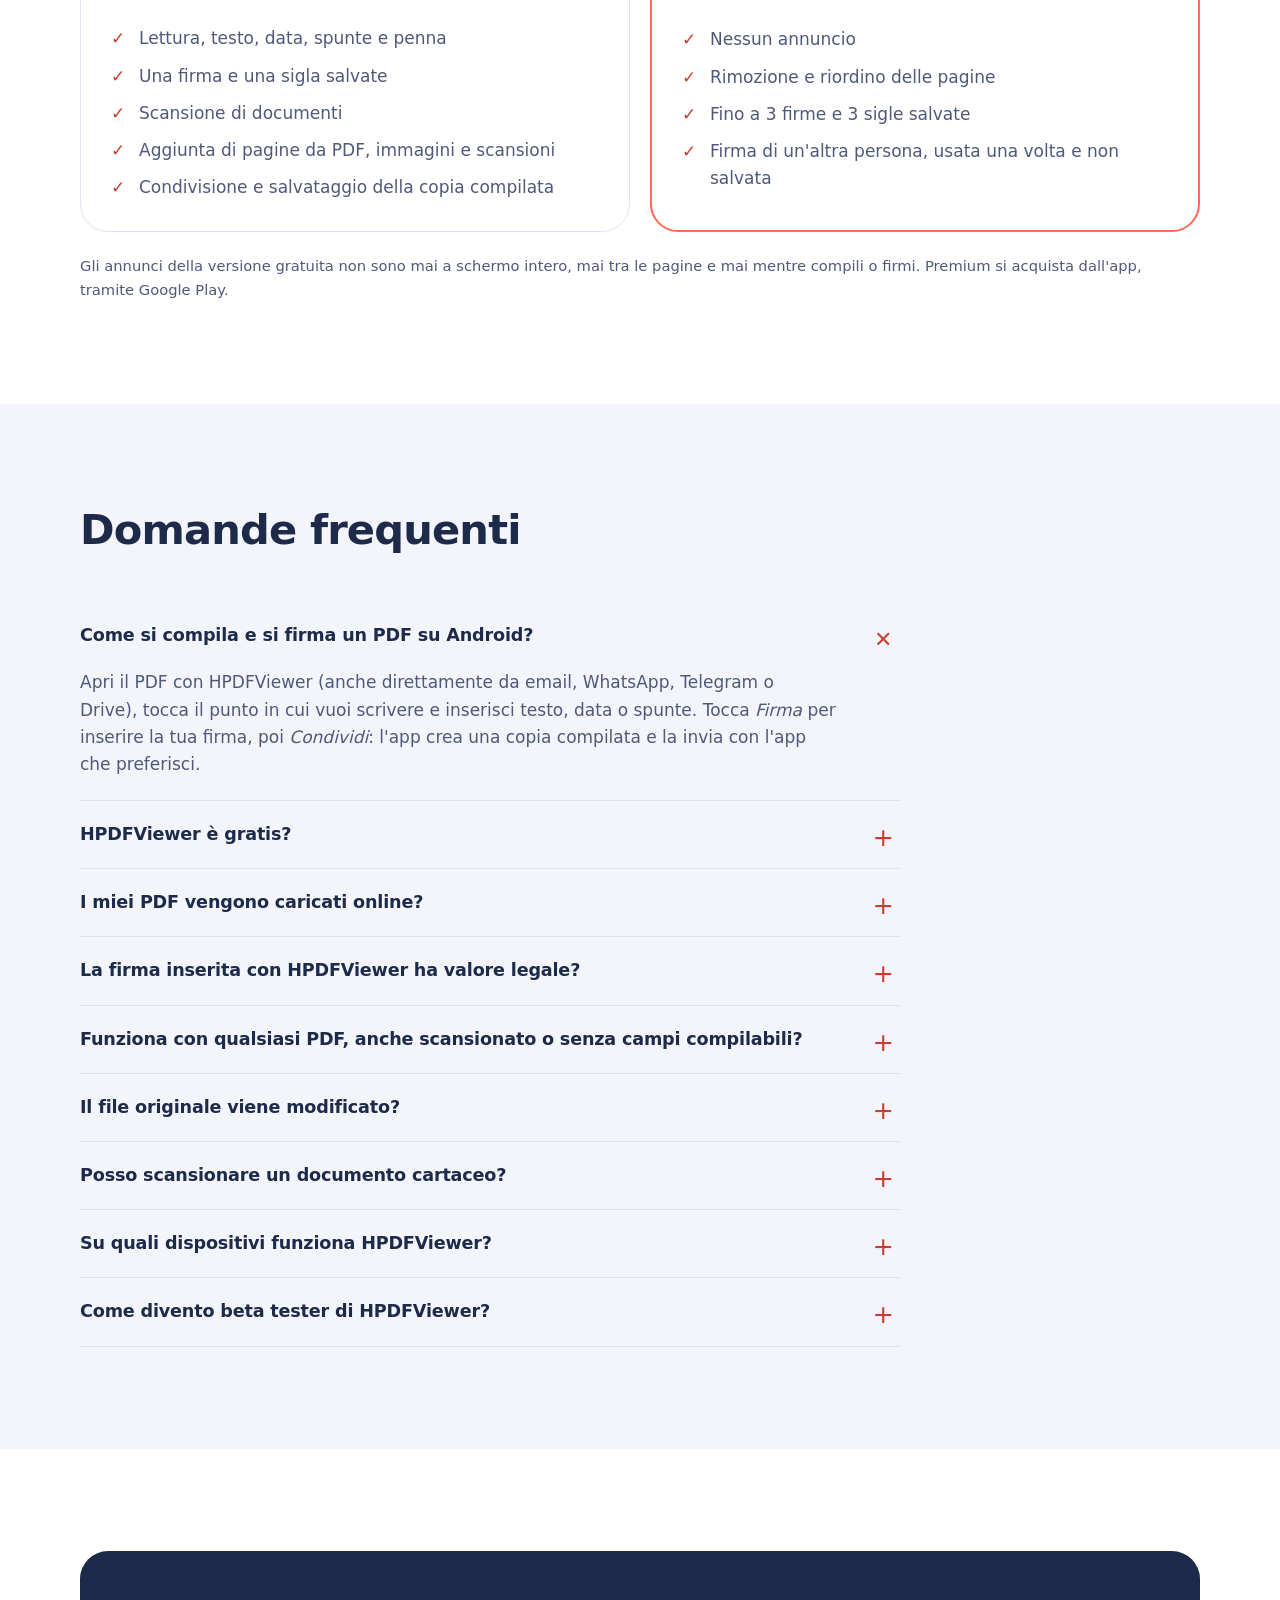
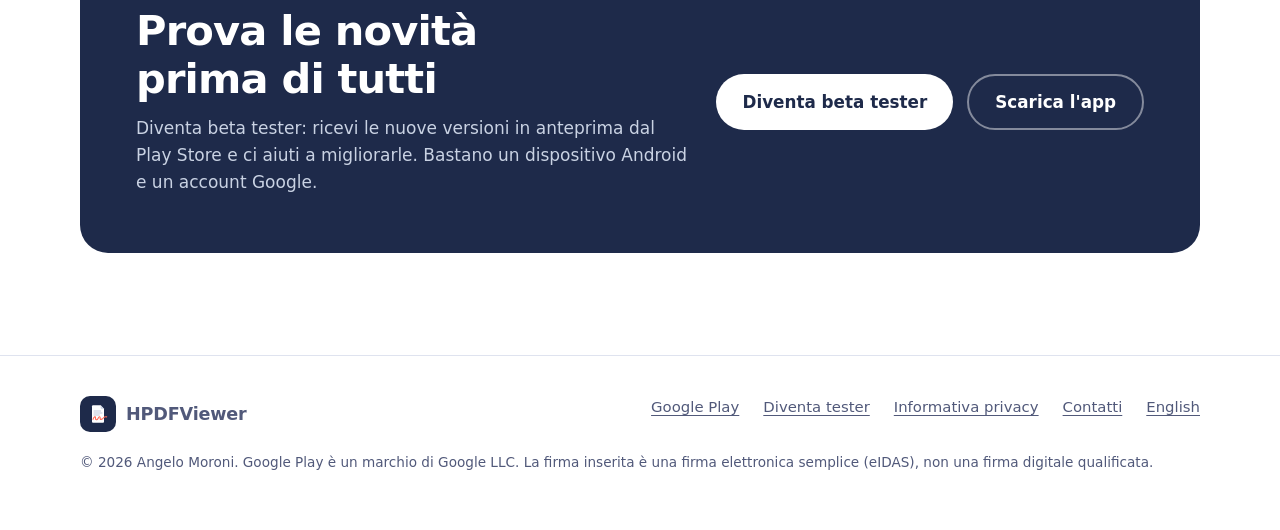
==== commit 9b190238: "revert: togli le etichette beta dal sito Le novità (penna, scansione, pagine, schermo intero) vanno " ====
--- a/index.html
+++ b/index.html
@@ -118,7 +118,7 @@
         {
           "@type": "Question",
           "name": "Posso scansionare un documento cartaceo?",
-          "acceptedAnswer": { "@type": "Answer", "text": "Sì, gratis. Scansiona documento fotografa i fogli, riconosce i bordi e crea un PDF che puoi subito compilare, firmare e condividere. Le pagine sono elaborate sul telefono e l'app non chiede il permesso della fotocamera. Per ora la scansione è nella versione beta: diventa tester per usarla subito." }
+          "acceptedAnswer": { "@type": "Answer", "text": "Sì, gratis. Scansiona documento fotografa i fogli, riconosce i bordi e crea un PDF che puoi subito compilare, firmare e condividere. Le pagine sono elaborate sul telefono e l'app non chiede il permesso della fotocamera." }
         },
         {
           "@type": "Question",
@@ -128,7 +128,7 @@
         {
           "@type": "Question",
           "name": "Come divento beta tester di HPDFViewer?",
-          "acceptedAnswer": { "@type": "Answer", "text": "Apri la pagina Diventa tester su hpdfviewer.github.io/tester.html, partecipa al test con il tuo account Google e aggiorna l'app dal Play Store: riceverai le versioni di prova prima di tutti. Oggi la beta ha già penna, scansione, gestione delle pagine e lettura a schermo intero. Puoi lasciare il test in qualsiasi momento." }
+          "acceptedAnswer": { "@type": "Answer", "text": "Apri la pagina Diventa tester su hpdfviewer.github.io/tester.html, partecipa al test con il tuo account Google e aggiorna l'app dal Play Store: riceverai le versioni di prova prima di tutti. Puoi lasciare il test in qualsiasi momento." }
         }
       ]
     }
@@ -177,7 +177,6 @@
         <li>Nessun account</li>
         <li>Funziona offline</li>
       </ul>
-      <p class="beta-note"><span class="tag tag-beta">Beta</span> <span>Tante novità sono per ora nella versione beta: penna, scansione, aggiunta, rimozione e riordino delle pagine, lettura a schermo intero. <a href="/tester.html">Diventa beta tester</a> per averle subito; presto arriveranno a tutti.</span></p>
     </div>
     <div class="hero-shot">
       <img src="/assets/img/shot-it-1-540.webp"
@@ -225,7 +224,7 @@
         <ul>
           <li>Pagine in scorrimento verticale continuo, come una pagina web</li>
           <li>Pinch-to-zoom e doppio tocco per ingrandire</li>
-          <li>Un tocco sulla pagina e leggi a schermo intero <span class="tag tag-beta">Beta</span></li>
+          <li>Un tocco sulla pagina e leggi a schermo intero</li>
         </ul>
       </article>
       <article class="feature">
@@ -249,7 +248,7 @@
       </article>
       <article class="feature">
         <div class="ico"><svg viewBox="0 0 24 24" aria-hidden="true"><path d="M4 20l1-4L16 5l3 3L8 19zM14 7l3 3"/></svg></div>
-        <h3>Penna <span class="tag tag-beta">Beta</span></h3>
+        <h3>Penna</h3>
         <ul>
           <li>Disegna a mano libera con un dito, scorri con due</li>
           <li>Quattro colori e tre spessori</li>
@@ -258,7 +257,7 @@
       </article>
       <article class="feature">
         <div class="ico"><svg viewBox="0 0 24 24" aria-hidden="true"><path d="M4 8V5h3M17 5h3v3M20 16v3h-3M7 19H4v-3M4 12h16"/></svg></div>
-        <h3>Scansiona <span class="tag tag-beta">Beta</span></h3>
+        <h3>Scansiona</h3>
         <ul>
           <li>Fotografa i fogli: bordi riconosciuti in automatico, più pagine</li>
           <li>Ne esce un PDF pronto da compilare e firmare</li>
@@ -267,7 +266,7 @@
       </article>
       <article class="feature">
         <div class="ico"><svg viewBox="0 0 24 24" aria-hidden="true"><path d="M8 7h11v13H8zM5 17V4h11M13.5 11v5M11 13.5h5"/></svg></div>
-        <h3>Pagine <span class="tag tag-beta">Beta</span></h3>
+        <h3>Pagine</h3>
         <ul>
           <li>Aggiungi in coda altri PDF, immagini o scansioni</li>
           <li>Rimuovi pagine <span class="tag">Premium</span></li>
@@ -293,7 +292,6 @@
         </ul>
       </article>
     </div>
-    <p class="note"><span class="tag tag-beta">Beta</span> Disponibile ora nella <a href="/tester.html">versione beta</a>, presto per tutti su Google Play.</p>
   </div>
 </section>
 
@@ -301,7 +299,7 @@
   <div class="wrap">
     <div class="section-head">
       <h2>Guardala all'opera</h2>
-      <p>Niente menu nascosti: gli strumenti stanno in una barra in basso e il resto dello schermo è del documento. Le schermate mostrano la versione beta.</p>
+      <p>Niente menu nascosti: gli strumenti stanno in una barra in basso e il resto dello schermo è del documento.</p>
     </div>
     <div class="shots" tabindex="0" role="group" aria-label="Schermate dell'app">
       <figure>
@@ -372,11 +370,10 @@
         <h3>Gratis</h3>
         <p class="price">0 € <small>con pubblicità discreta</small></p>
         <ul>
-          <li>Lettura, testo, data e spunte</li>
-          <li>Penna a mano libera <span class="tag tag-beta">Beta</span></li>
+          <li>Lettura, testo, data, spunte e penna</li>
           <li>Una firma e una sigla salvate</li>
-          <li>Scansione di documenti <span class="tag tag-beta">Beta</span></li>
-          <li>Aggiunta di pagine da PDF, immagini e scansioni <span class="tag tag-beta">Beta</span></li>
+          <li>Scansione di documenti</li>
+          <li>Aggiunta di pagine da PDF, immagini e scansioni</li>
           <li>Condivisione e salvataggio della copia compilata</li>
         </ul>
       </div>
@@ -385,7 +382,7 @@
         <p class="price">Una tantum <small>senza abbonamento</small></p>
         <ul>
           <li>Nessun annuncio</li>
-          <li>Rimozione e riordino delle pagine <span class="tag tag-beta">Beta</span></li>
+          <li>Rimozione e riordino delle pagine</li>
           <li>Fino a 3 firme e 3 sigle salvate</li>
           <li>Firma di un'altra persona, usata una volta e non salvata</li>
         </ul>
@@ -427,7 +424,7 @@
       </details>
       <details>
         <summary><h3>Posso scansionare un documento cartaceo?</h3></summary>
-        <p>Sì, gratis. <em>Scansiona documento</em> fotografa i fogli, riconosce i bordi e crea un PDF che puoi subito compilare, firmare e condividere. Le pagine sono elaborate sul telefono e l'app non chiede il permesso della fotocamera. Per ora la scansione è nella versione beta: <a href="/tester.html">diventa tester</a> per usarla subito.</p>
+        <p>Sì, gratis. <em>Scansiona documento</em> fotografa i fogli, riconosce i bordi e crea un PDF che puoi subito compilare, firmare e condividere. Le pagine sono elaborate sul telefono e l'app non chiede il permesso della fotocamera.</p>
       </details>
       <details>
         <summary><h3>Su quali dispositivi funziona HPDFViewer?</h3></summary>
@@ -435,7 +432,7 @@
       </details>
       <details>
         <summary><h3>Come divento beta tester di HPDFViewer?</h3></summary>
-        <p>Apri la pagina <a href="/tester.html">Diventa tester</a>, partecipa al test con il tuo account Google e aggiorna l'app dal Play Store: riceverai le versioni di prova prima di tutti. Oggi la beta ha già penna, scansione, gestione delle pagine e lettura a schermo intero. Puoi lasciare il test in qualsiasi momento.</p>
+        <p>Apri la pagina <a href="/tester.html">Diventa tester</a>, partecipa al test con il tuo account Google e aggiorna l'app dal Play Store: riceverai le versioni di prova prima di tutti. Puoi lasciare il test in qualsiasi momento.</p>
       </details>
     </div>
   </div>
@@ -446,7 +443,7 @@
     <div class="tester">
       <div>
         <h2>Prova le novità prima di tutti</h2>
-        <p>Penna, scansione, gestione delle pagine e lettura a schermo intero sono già nella beta. Diventa beta tester: ricevi le nuove versioni in anteprima dal Play Store e ci aiuti a migliorarle. Bastano un dispositivo Android e un account Google.</p>
+        <p>Diventa beta tester: ricevi le nuove versioni in anteprima dal Play Store e ci aiuti a migliorarle. Bastano un dispositivo Android e un account Google.</p>
       </div>
       <div class="cta">
         <a class="btn btn-light" href="/tester.html">Diventa beta tester</a>
--- a/assets/css/site.css
+++ b/assets/css/site.css
@@ -181,10 +181,6 @@
 .plan li + li { margin-top: 10px; }
 .plan li::before { content: "✓"; position: absolute; left: 0; color: var(--coral-text); font-weight: 800; }
 .note { color: var(--text-soft); font-size: 0.92rem; margin-top: 22px; }
-.tag-beta { margin-left: 6px; background: color-mix(in srgb, var(--blue) 16%, var(--surface)); color: var(--link); }
-.beta-note { display: flex; gap: 12px; align-items: flex-start; margin-top: 24px; padding: 14px 18px; border-radius: var(--radius-s); background: color-mix(in srgb, var(--blue) 8%, var(--bg)); border: 1px solid color-mix(in srgb, var(--blue) 28%, var(--line)); color: var(--text); font-size: 0.95rem; max-width: 36em; }
-.beta-note .tag { margin: 2px 0 0; flex: none; }
-.note .tag { margin: 0 6px 0 0; }
 @media (max-width: 760px) { .plans { grid-template-columns: 1fr; } }
 
 /* FAQ */
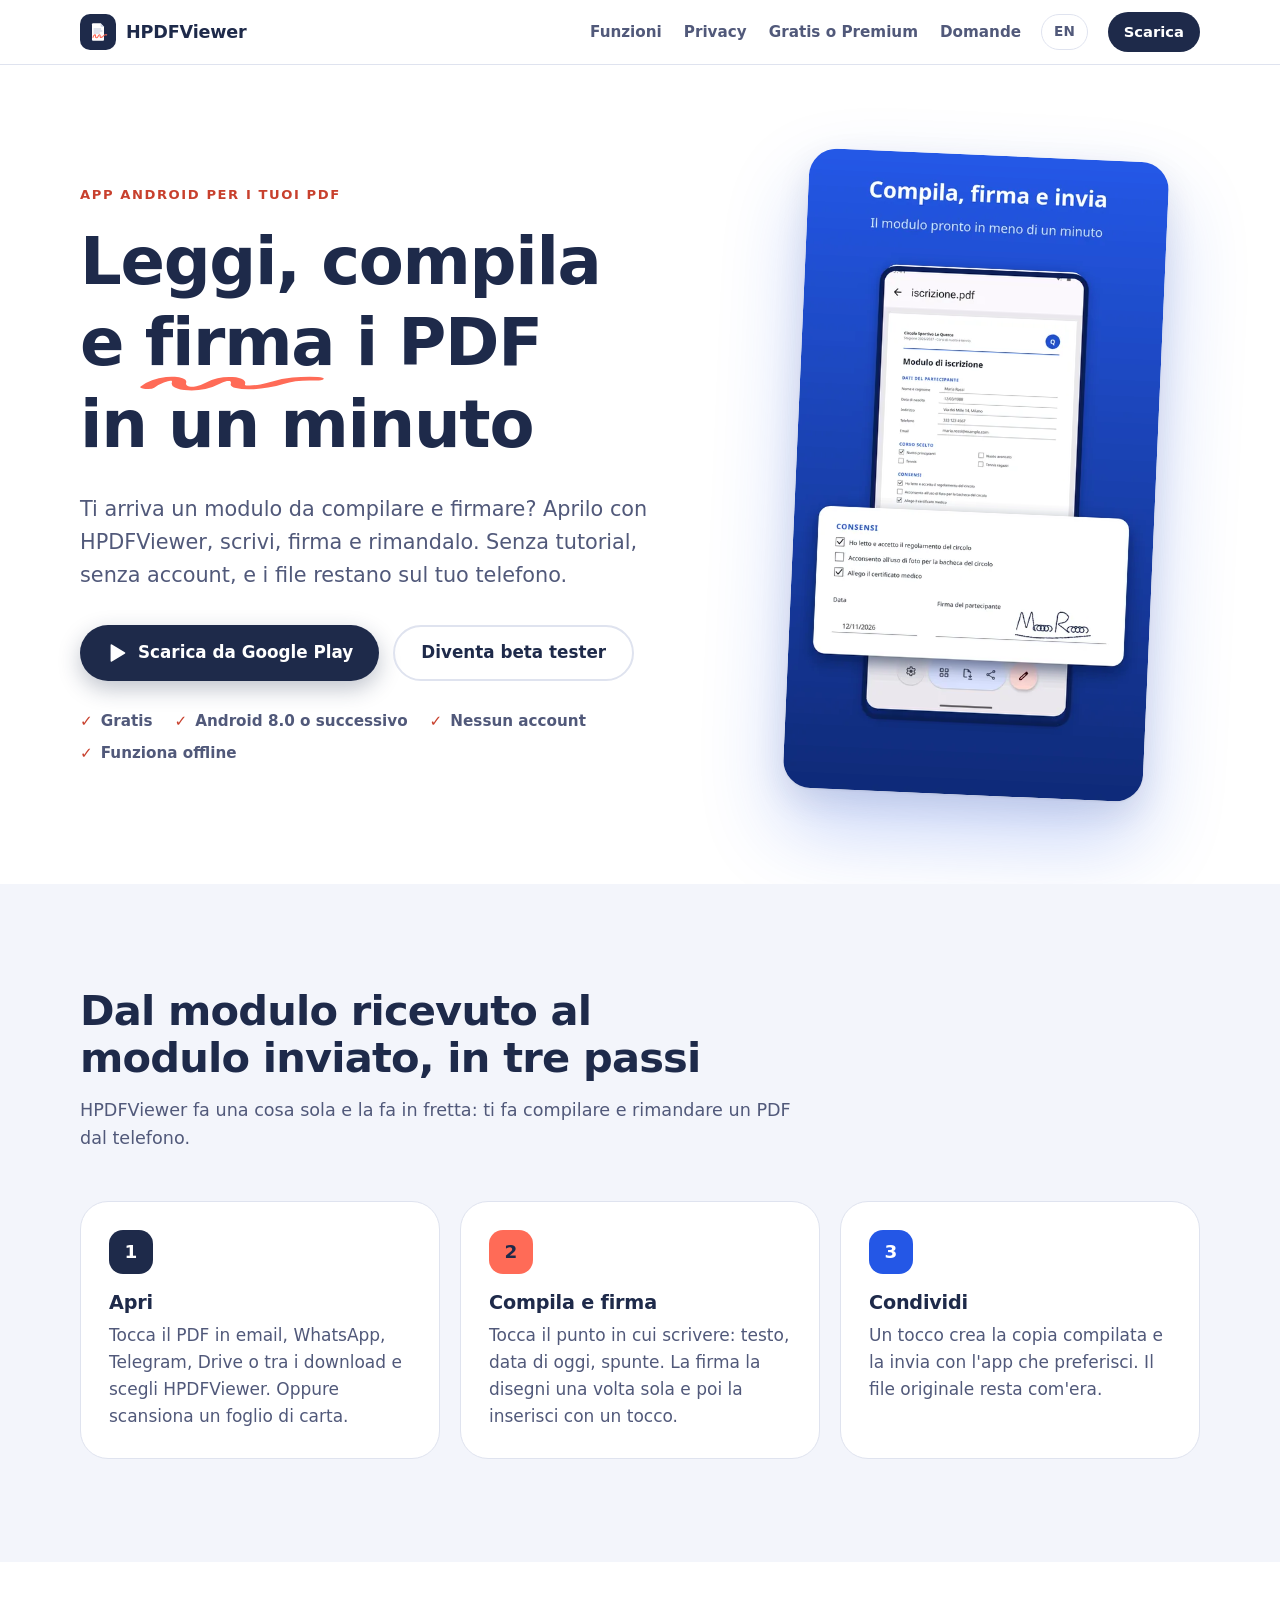
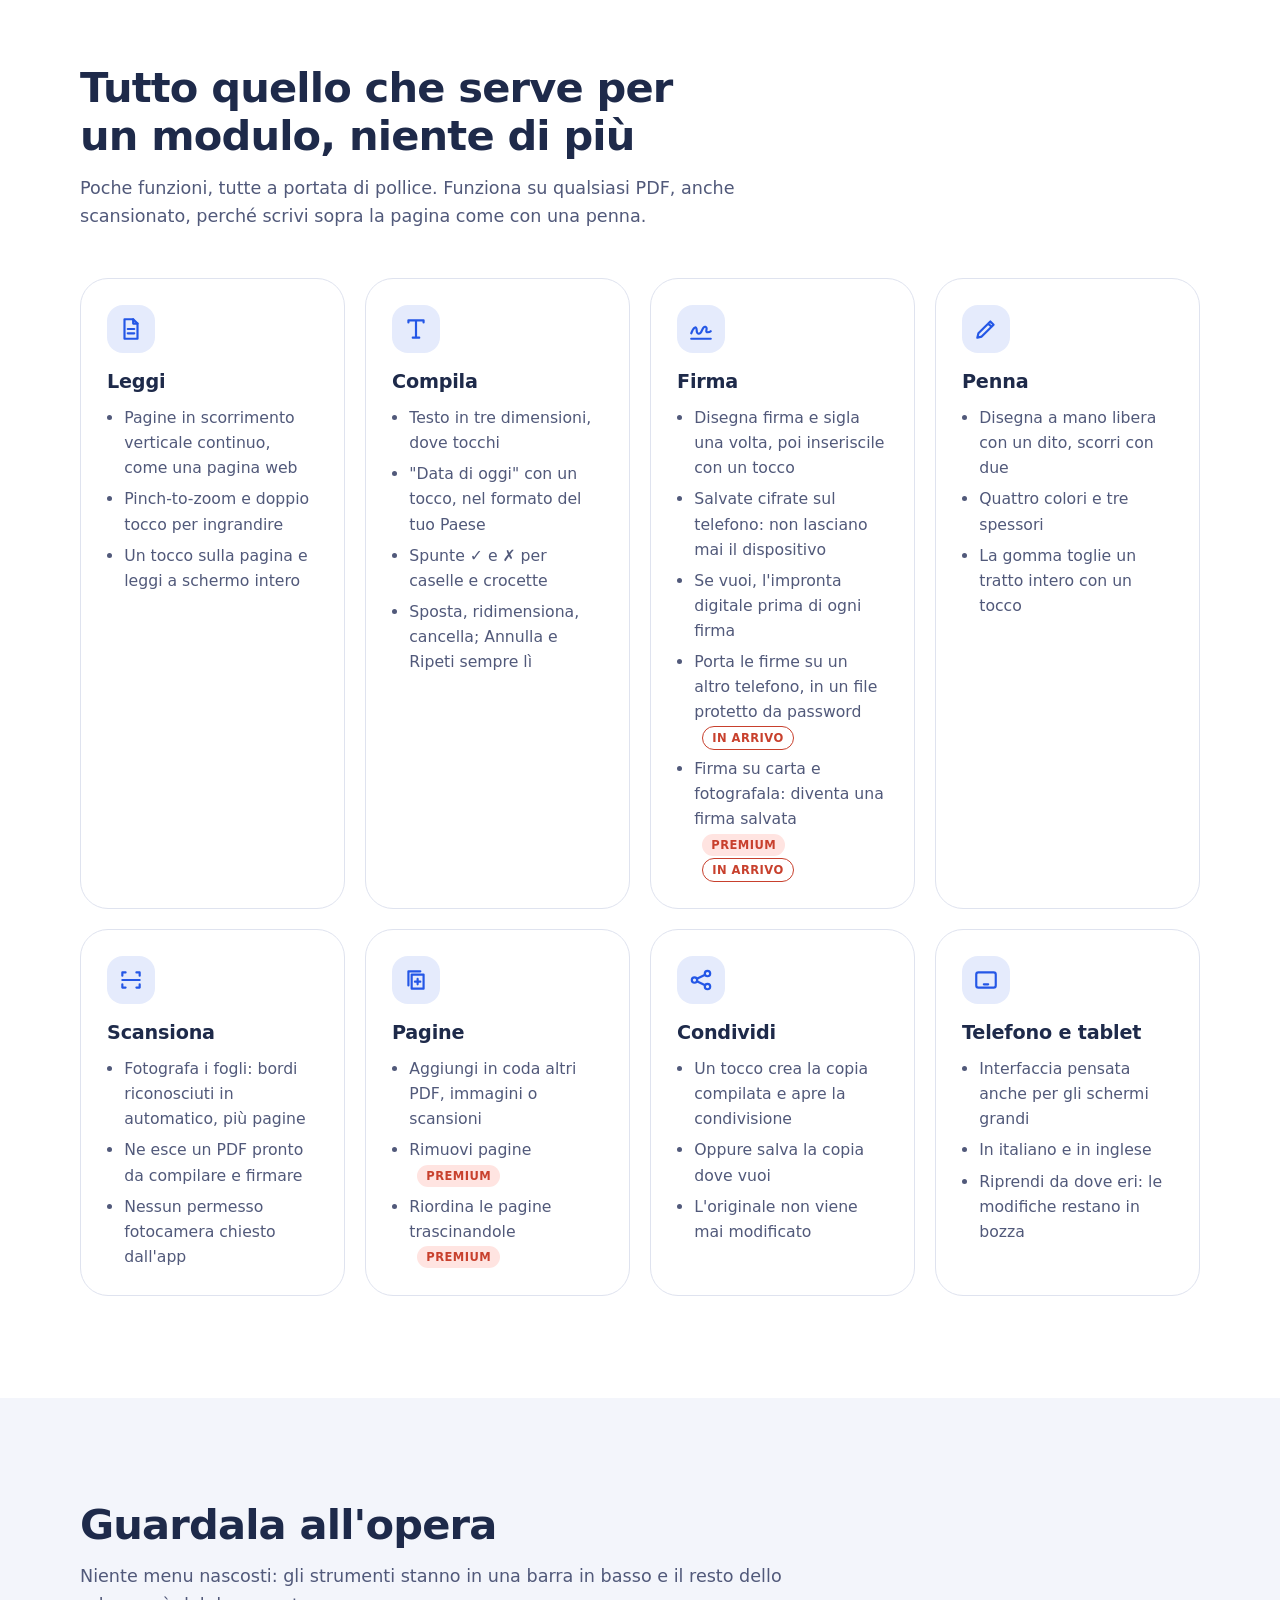
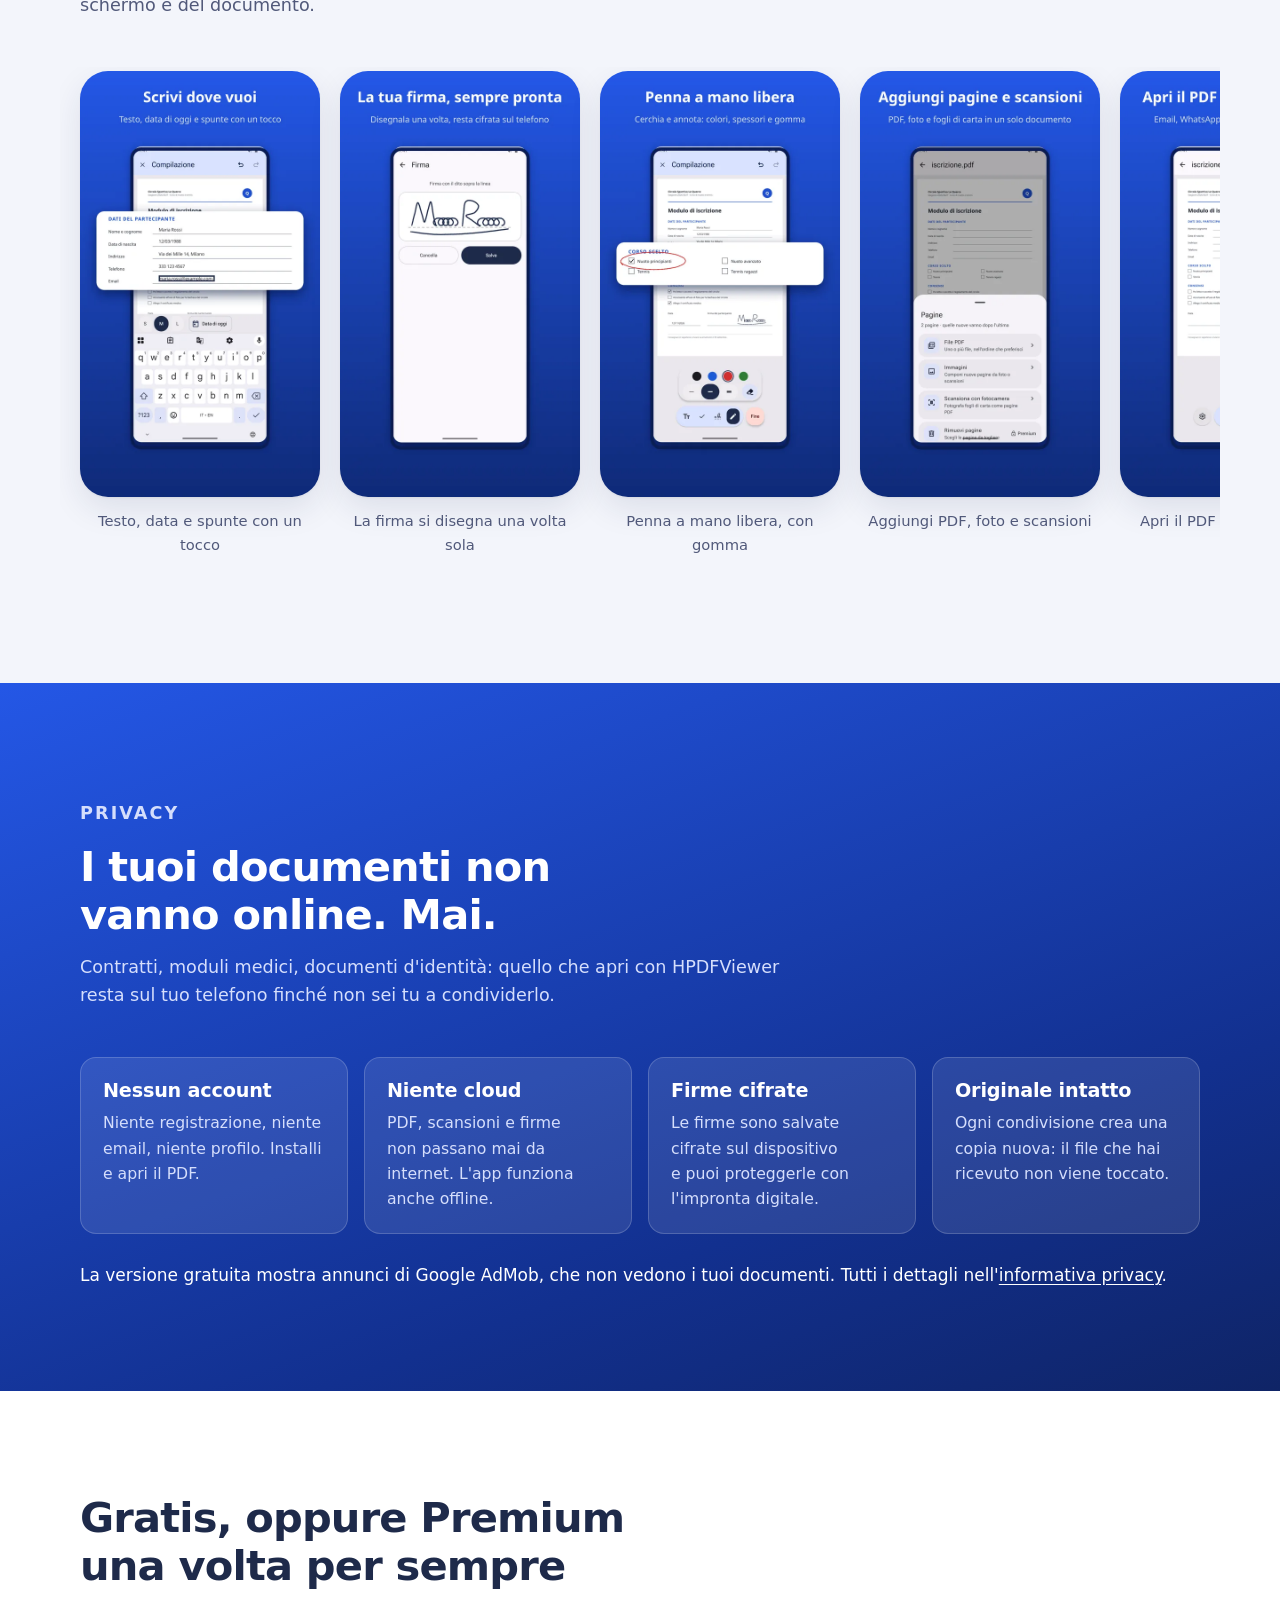
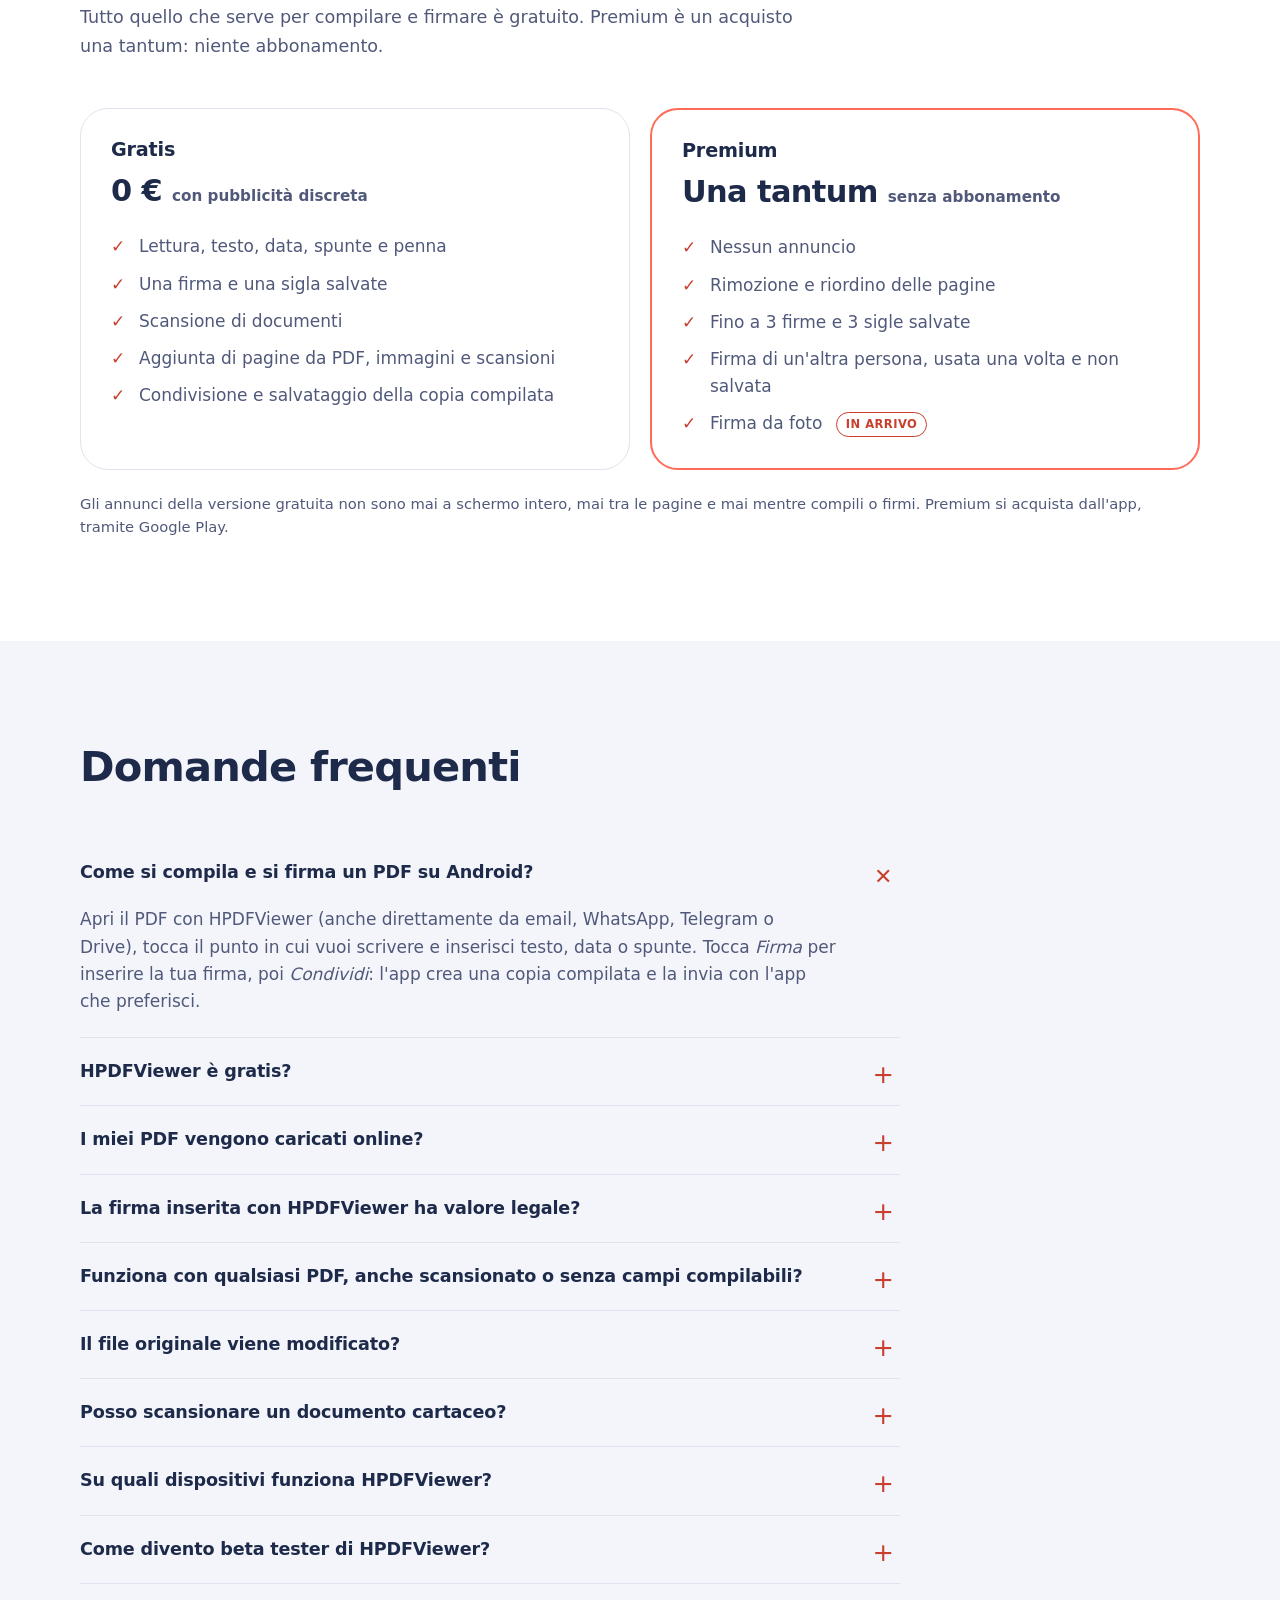
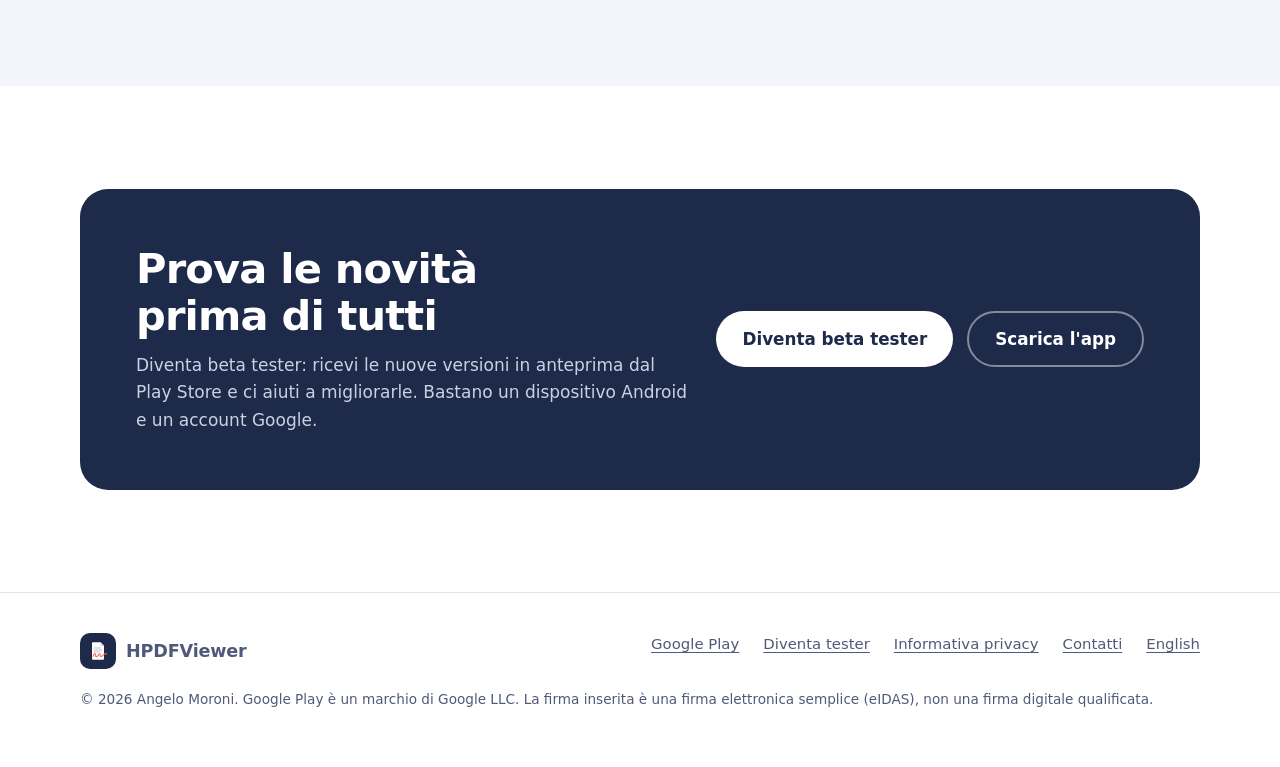
==== commit 5c5a5bcd: "feat: firme da esportare e firma da foto in arrivo Co-Authored-By: Claude Haiku 5.5 <noreply@anthrop" ====
--- a/index.html
+++ b/index.html
@@ -244,6 +244,8 @@
           <li>Disegna firma e sigla una volta, poi inseriscile con un tocco</li>
           <li>Salvate cifrate sul telefono: non lasciano mai il dispositivo</li>
           <li>Se vuoi, l'impronta digitale prima di ogni firma</li>
+          <li>Porta le firme su un altro telefono, in un file protetto da password <span class="tag tag-soon">In arrivo</span></li>
+          <li>Firma su carta e fotografala: diventa una firma salvata <span class="tag">Premium</span> <span class="tag tag-soon">In arrivo</span></li>
         </ul>
       </article>
       <article class="feature">
@@ -385,6 +387,7 @@
           <li>Rimozione e riordino delle pagine</li>
           <li>Fino a 3 firme e 3 sigle salvate</li>
           <li>Firma di un'altra persona, usata una volta e non salvata</li>
+          <li>Firma da foto <span class="tag tag-soon">In arrivo</span></li>
         </ul>
       </div>
     </div>
--- a/assets/css/site.css
+++ b/assets/css/site.css
@@ -152,6 +152,7 @@
 .feature ul { margin: 12px 0 0; padding-left: 1.1em; color: var(--text-soft); font-size: 0.98rem; }
 .feature li + li { margin-top: 6px; }
 .tag { display: inline-block; margin-left: 8px; padding: 2px 9px; border-radius: 999px; background: color-mix(in srgb, var(--coral) 18%, var(--surface)); color: var(--coral-text); font-size: 0.72rem; font-weight: 800; letter-spacing: 0.04em; text-transform: uppercase; vertical-align: middle; white-space: nowrap; }
+.tag-soon { background: transparent; border: 1px solid currentColor; color: var(--coral-text); }
 
 /* Screenshots */
 .shots { display: flex; gap: 20px; overflow-x: auto; scroll-snap-type: x mandatory; padding: 4px 20px 24px; margin-inline: -20px; scrollbar-width: thin; }
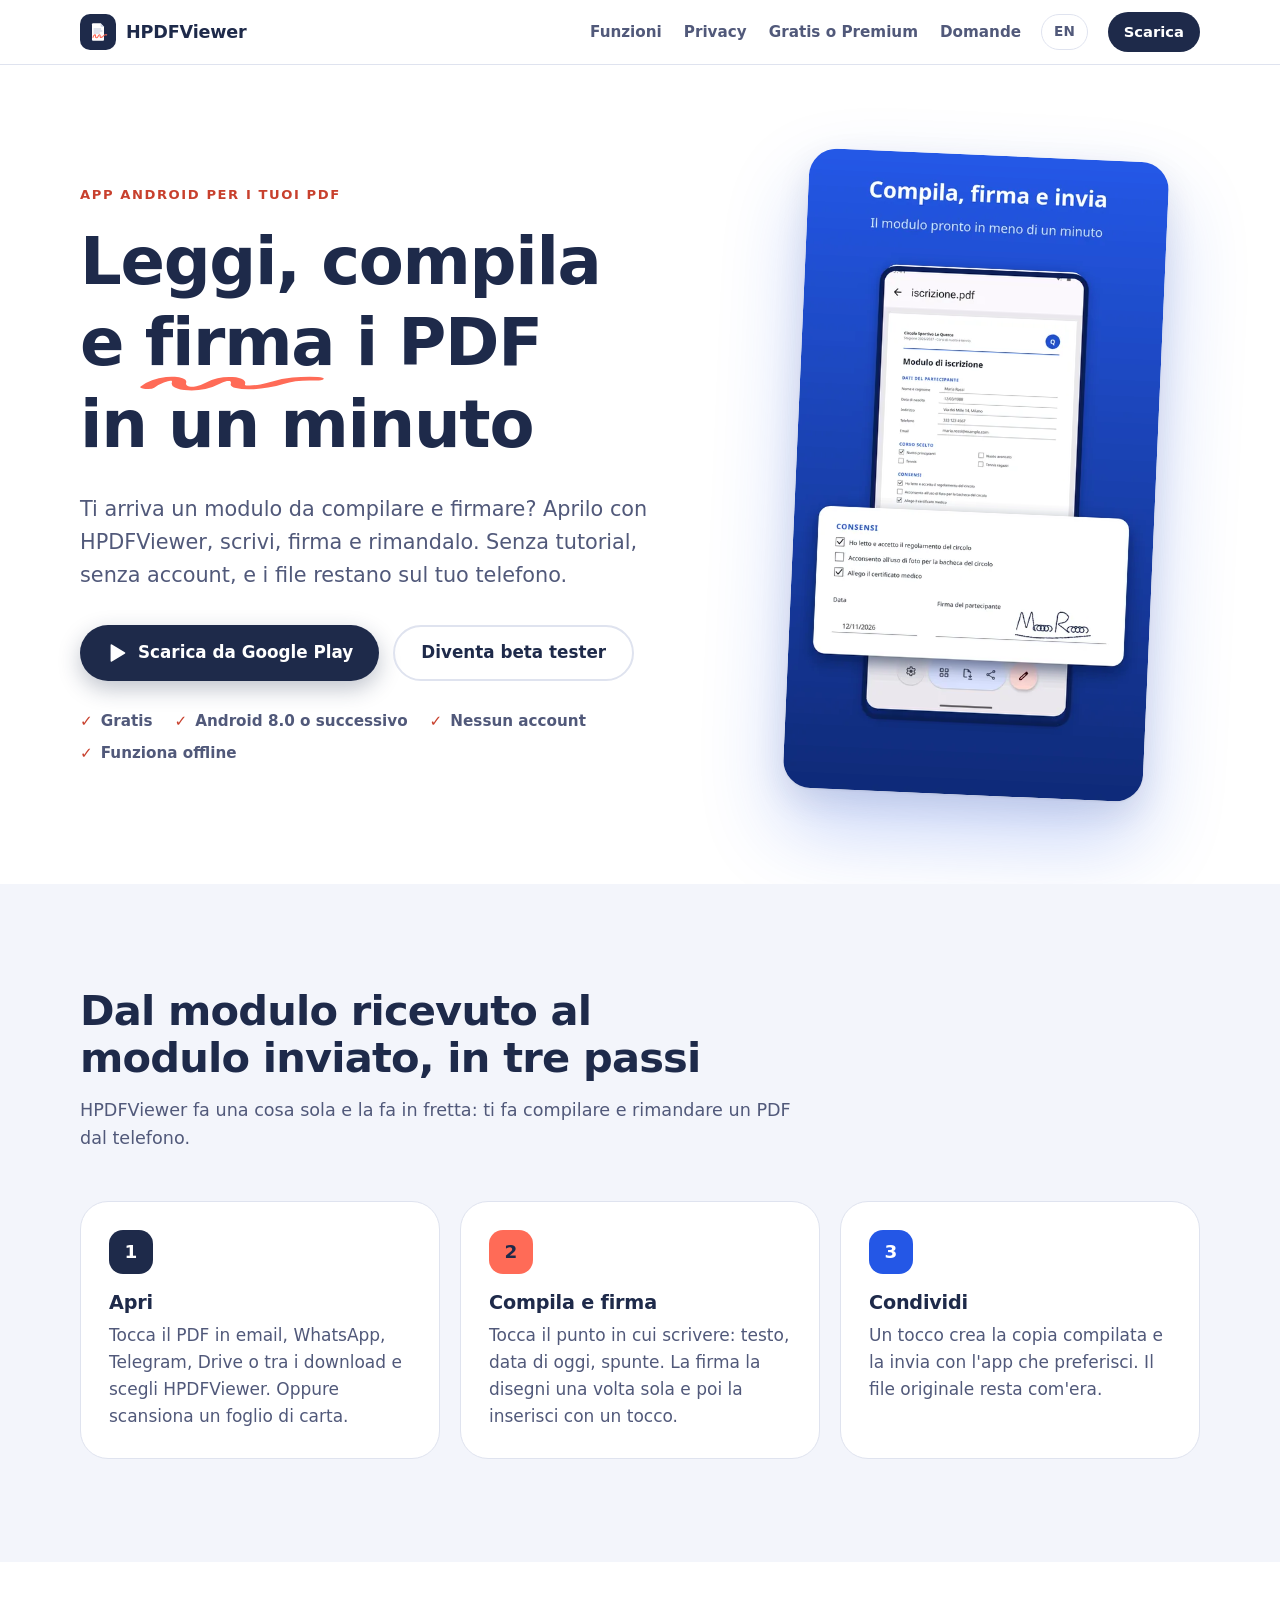
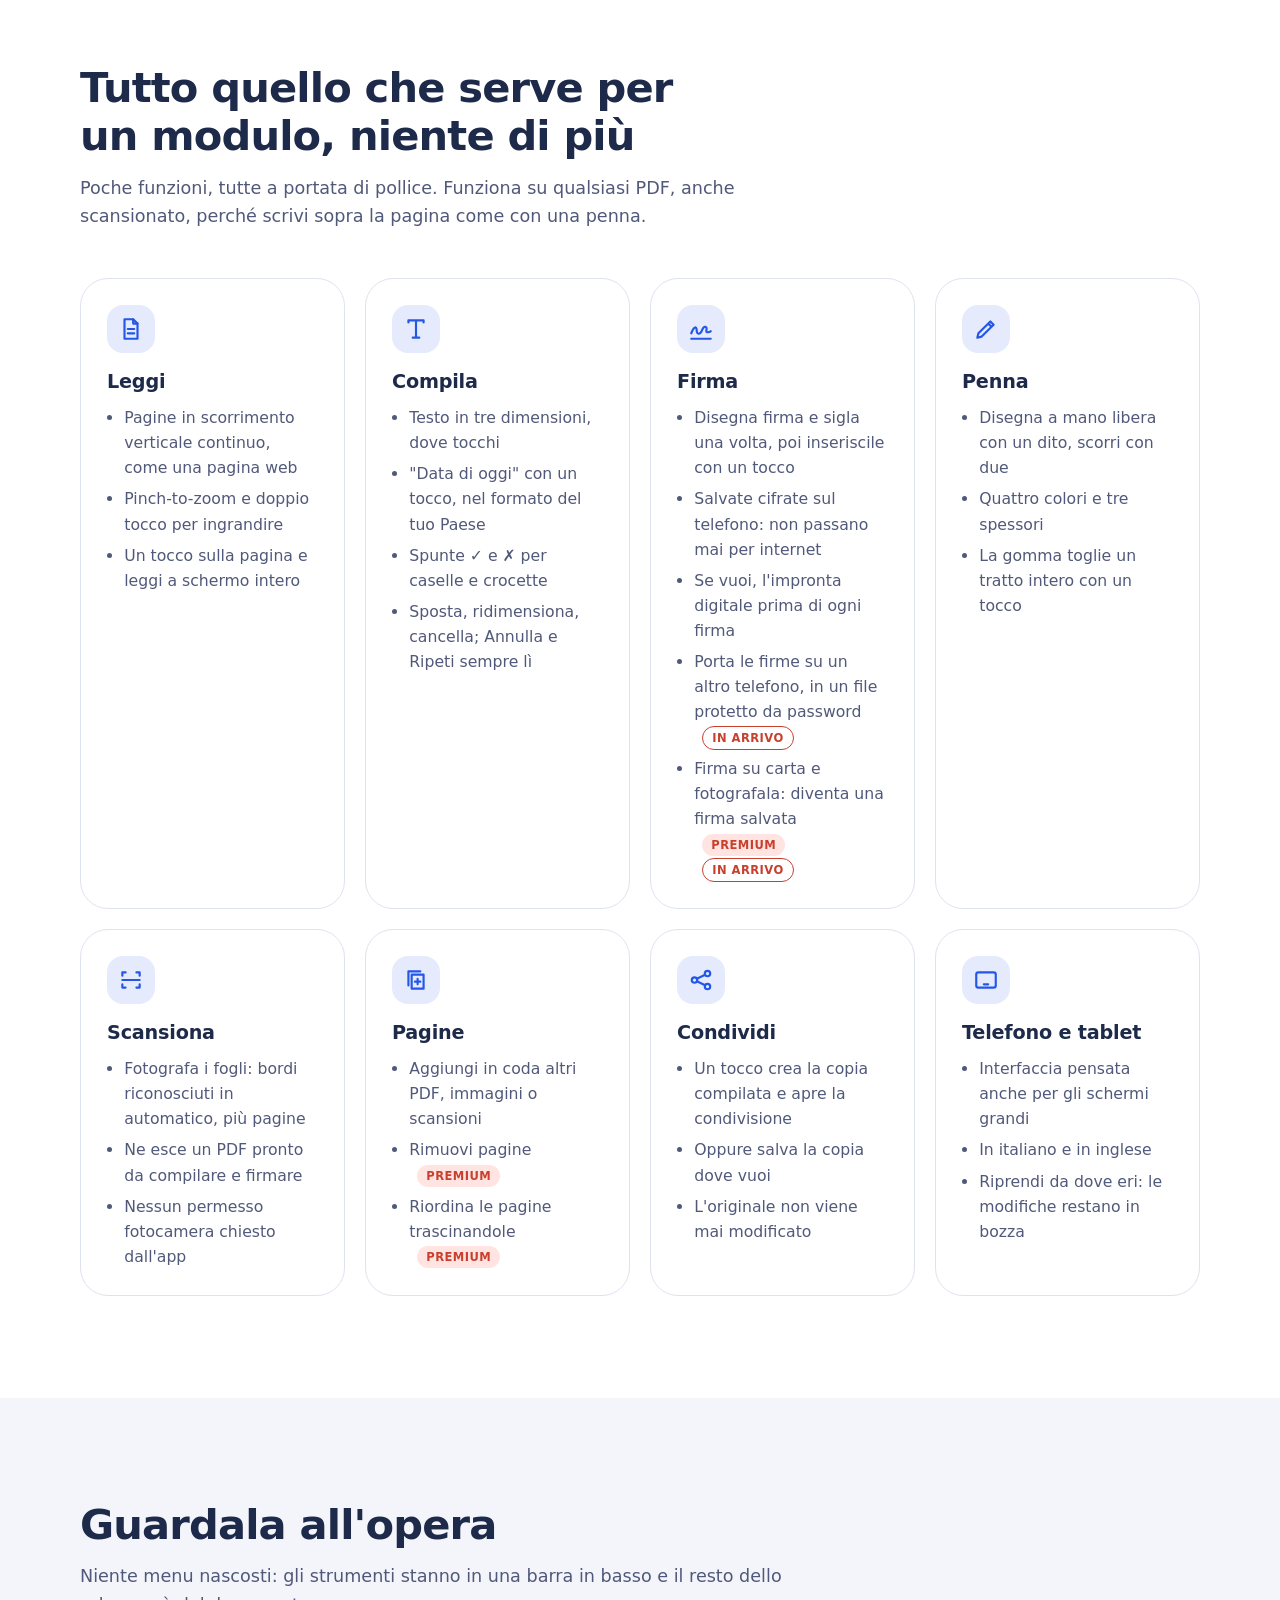
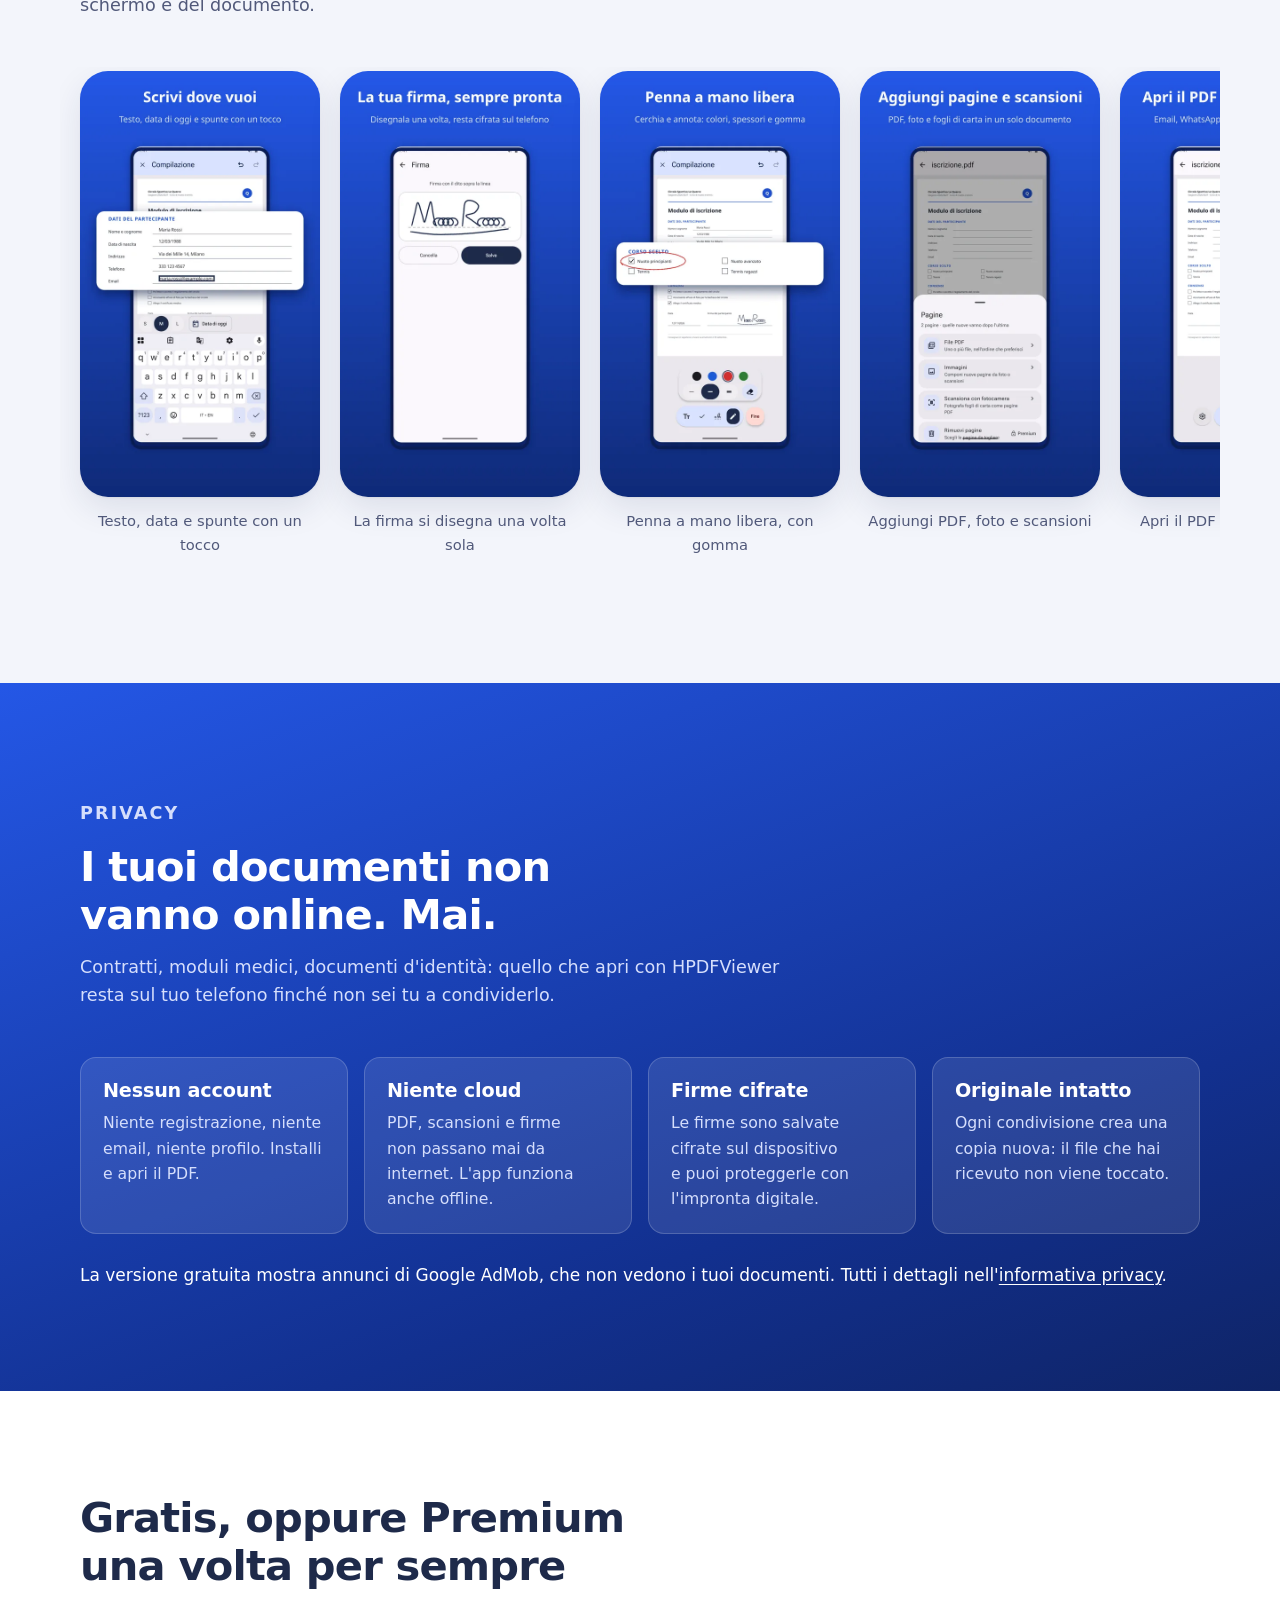
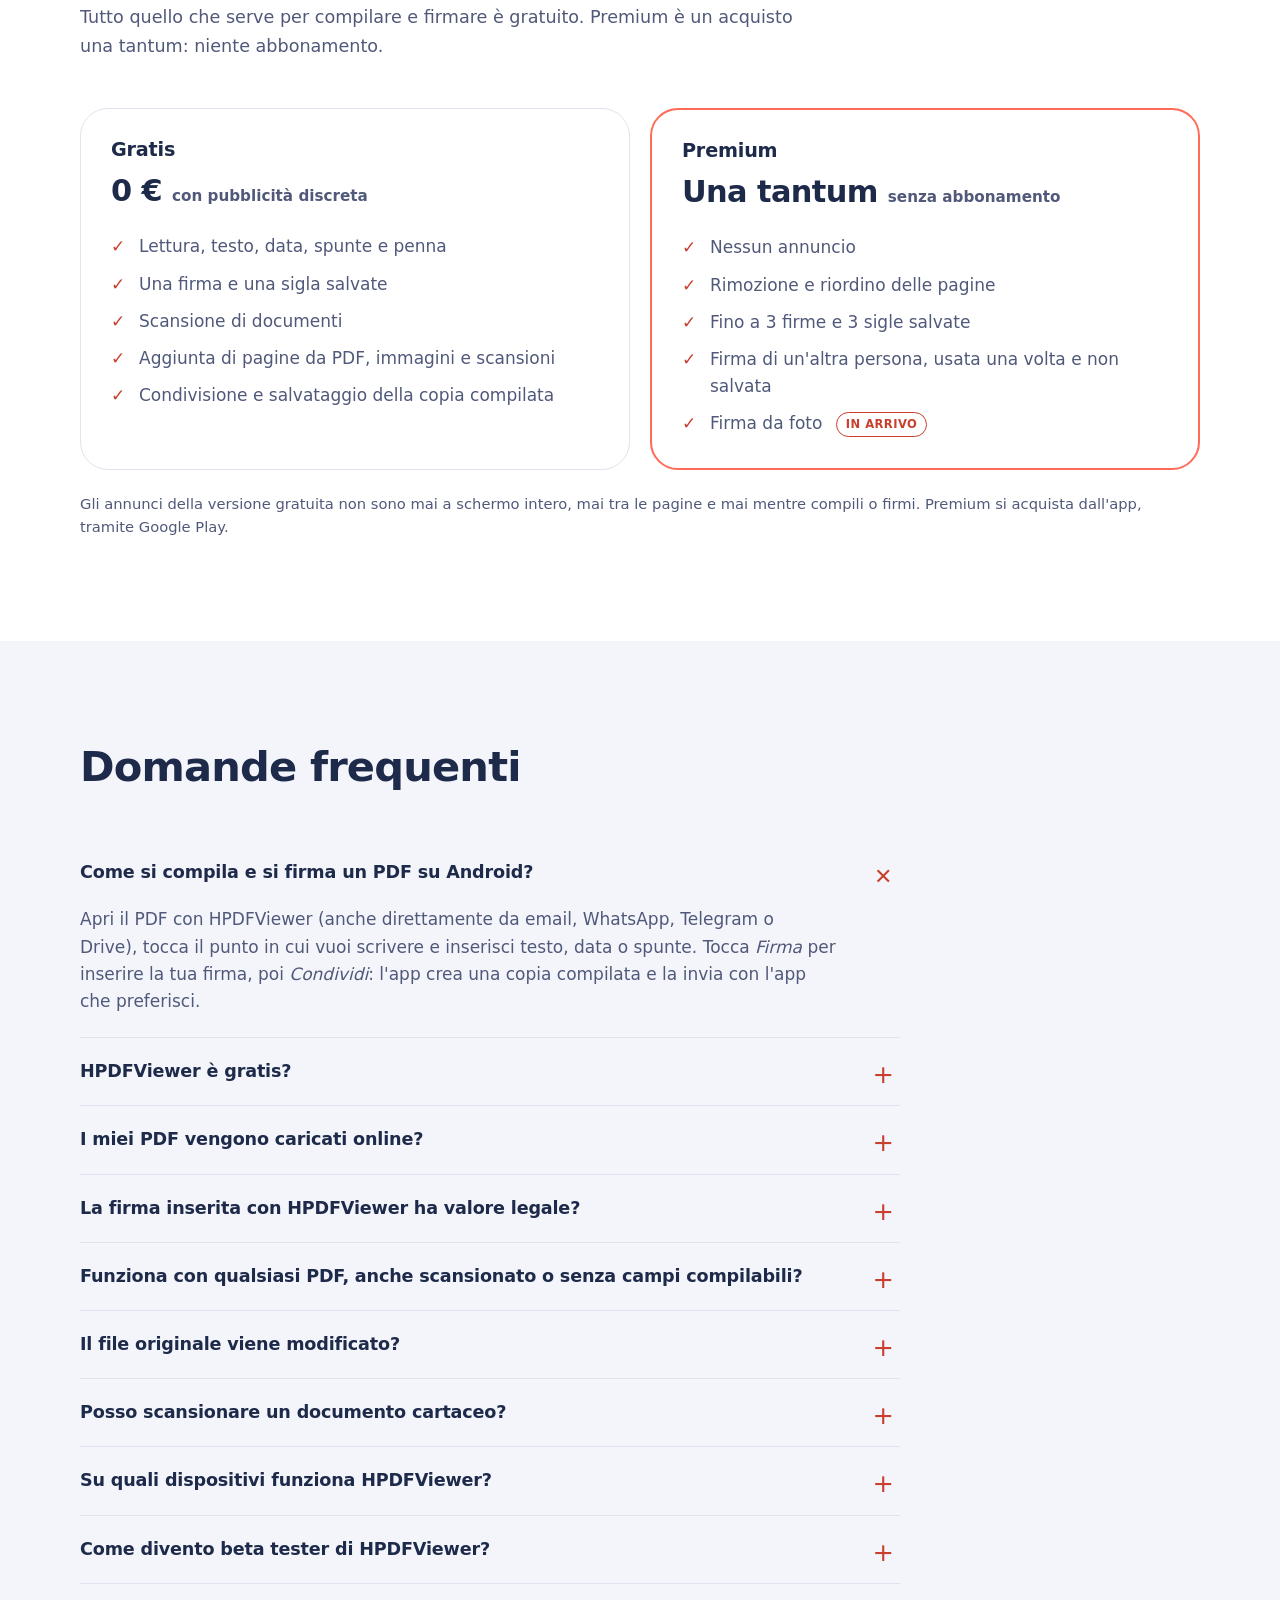
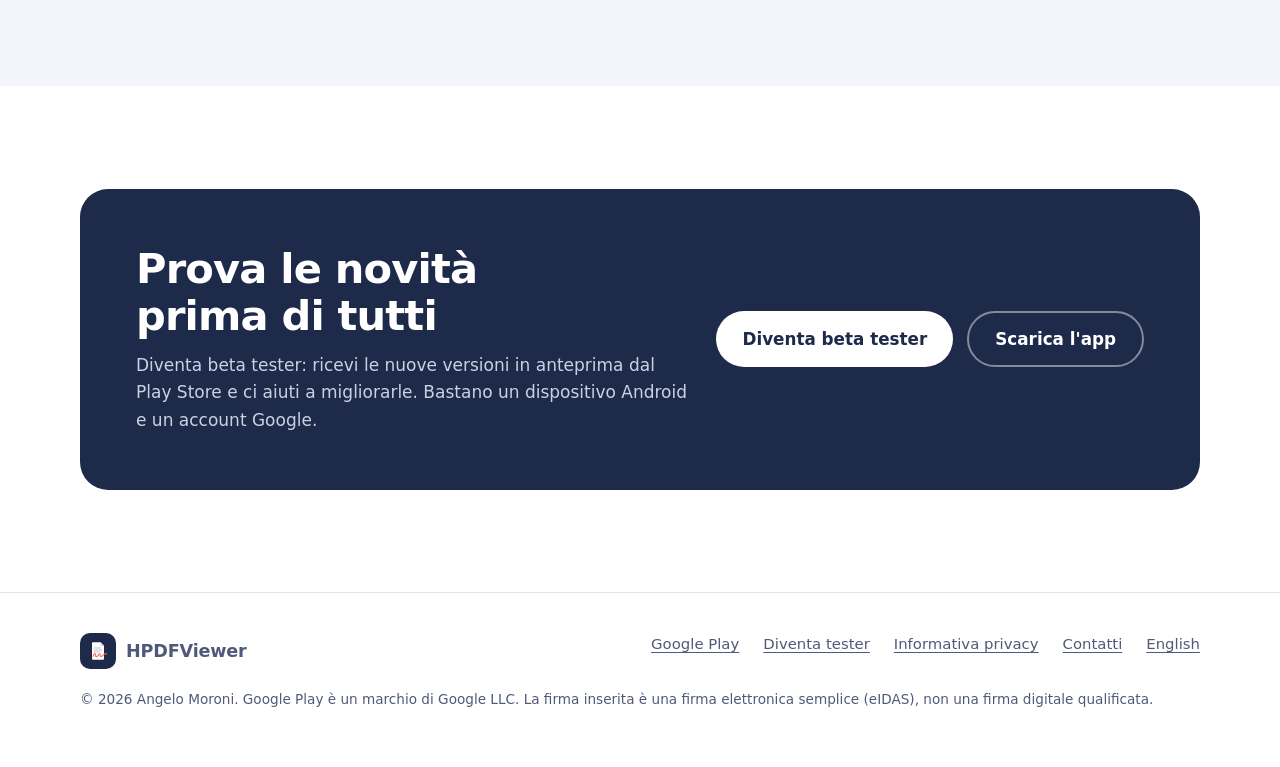
==== commit 18d6fb80: "fix: le firme non passano per internet, anche quando si esporteranno Co-Authored-By: Claude Opus 5.5" ====
--- a/index.html
+++ b/index.html
@@ -242,7 +242,7 @@
         <h3>Firma</h3>
         <ul>
           <li>Disegna firma e sigla una volta, poi inseriscile con un tocco</li>
-          <li>Salvate cifrate sul telefono: non lasciano mai il dispositivo</li>
+          <li>Salvate cifrate sul telefono: non passano mai per internet</li>
           <li>Se vuoi, l'impronta digitale prima di ogni firma</li>
           <li>Porta le firme su un altro telefono, in un file protetto da password <span class="tag tag-soon">In arrivo</span></li>
           <li>Firma su carta e fotografala: diventa una firma salvata <span class="tag">Premium</span> <span class="tag tag-soon">In arrivo</span></li>
